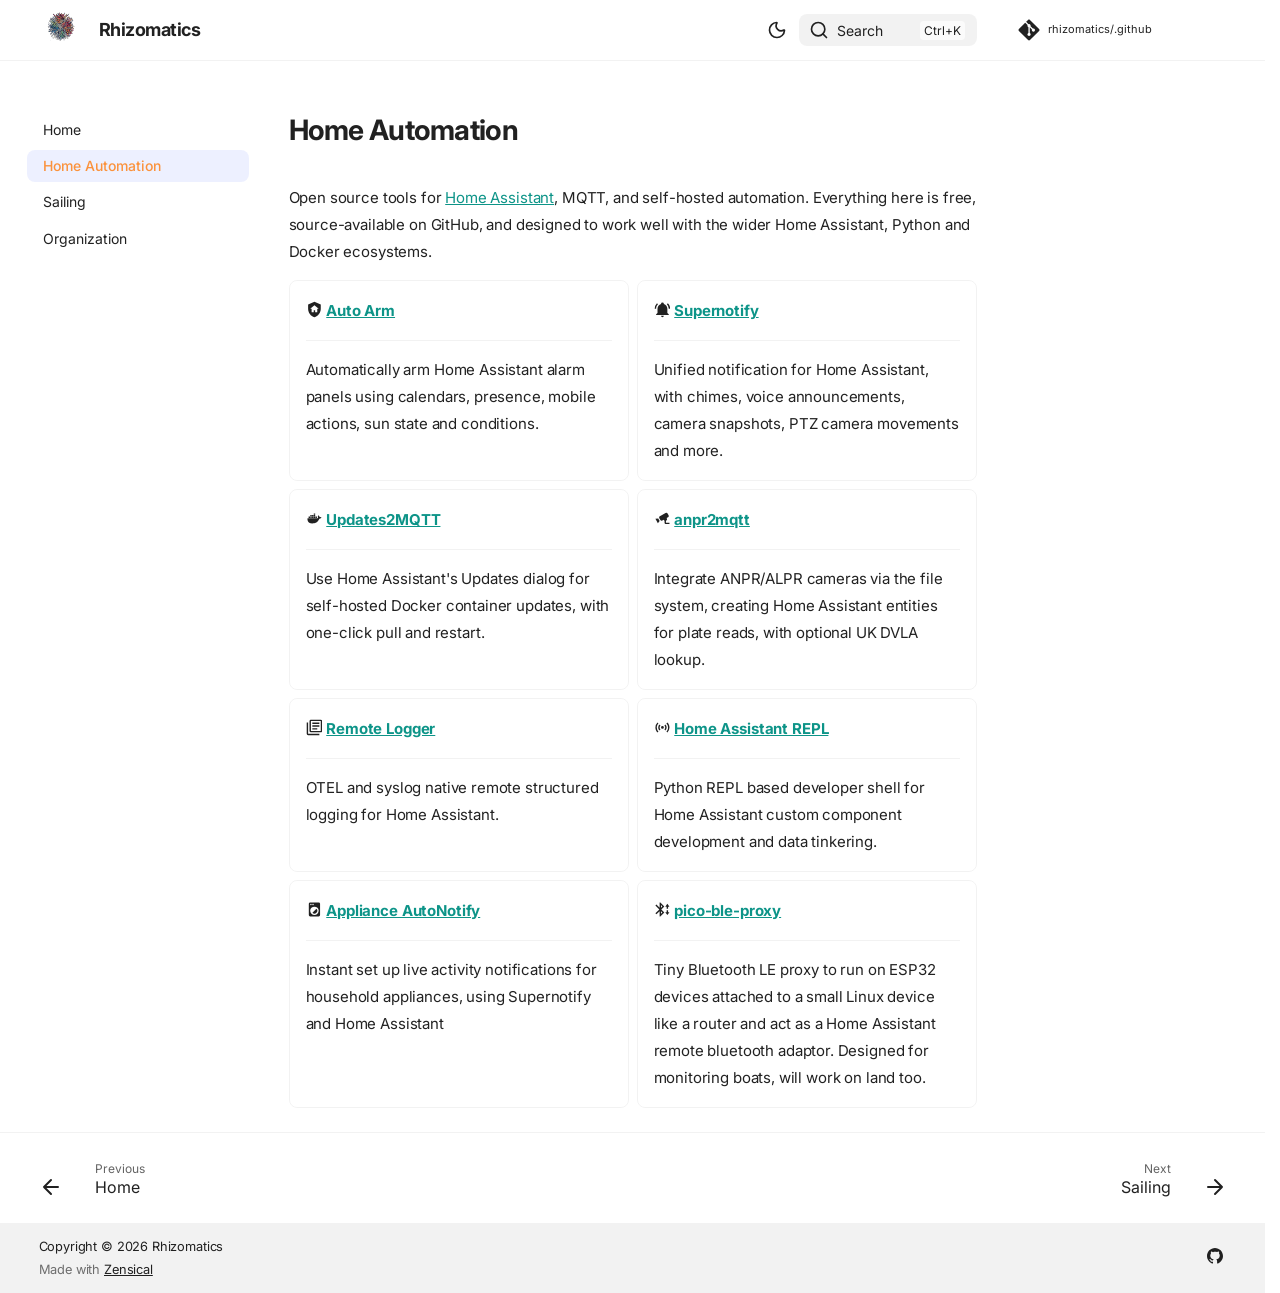
==== home-automation/index.html @ 5a89c539 "deploy: 8785fe9dc3e5c27cd513741efdeb76127c0eba5c" ====
<!doctype html>
<html lang="en" class="no-js">
  <head>
    
      <meta charset="utf-8">
      <meta name="viewport" content="width=device-width,initial-scale=1">
      
        <meta name="description" content="Open source software for Home Assistant, MQTT and Docker self-hosting.">
      
      
        <meta name="author" content="Rhizomatics">
      
      
        <link rel="canonical" href="https://www.rhizomatics.org.uk/home-automation/">
      
      
        <link rel="describedby" href="../llms.txt">
        
          <link rel="alternate" type="text/markdown" href="./index.md">
        
      
      
        <link rel="prev" href="./..">
      
      
        <link rel="next" href="../sailing/">
      
      
        
      
      
      <link rel="icon" href="../assets/images/rhizomatics-dark-icon.png">
      <meta name="generator" content="zensical-0.0.74">
    
    
      
        <title>Home Automation - Rhizomatics</title>
      
    
    
      
        
      
      <link rel="stylesheet" href="../assets/stylesheets/modern/main.4ab2de0c.min.css">
      
        
          
        
        <link rel="stylesheet" href="../assets/stylesheets/modern/palette.b60ce83d.min.css">
      
      


    
    
      
    
    
      
        
        
        <link rel="preconnect" href="https://fonts.gstatic.com" crossorigin>
        <link rel="stylesheet" href="https://fonts.googleapis.com/css?family=Inter:300,300i,400,400i,500,500i,700,700i%7CJetBrains+Mono:400,400i,700,700i&amp;display=fallback">
        <style>:root{--md-text-font:"Inter";--md-code-font:"JetBrains Mono"}</style>
      
    
    
      <link rel="stylesheet" href="../stylesheets/extra.css">
    
    <script>__md_scope=new URL("..",location),__md_scope.pathname.endsWith("/")||(__md_scope=new URL(__md_scope.pathname+"/",location)),__md_hash=e=>[...e].reduce(((e,t)=>(e<<5)-e+t.charCodeAt(0)),0),__md_get=(e,t=localStorage,_=__md_scope)=>JSON.parse(t.getItem(_.pathname+"."+e)),__md_set=(e,t,_=localStorage,a=__md_scope)=>{try{_.setItem(a.pathname+"."+e,JSON.stringify(t))}catch(e){}},document.documentElement.setAttribute("data-platform",navigator.platform)</script>
    
      

    
    
  
  
  

  <meta property="og:type" content="website">
  <meta property="og:title" content="Home Automation">
  <meta property="og:description" content="Open source software for Home Assistant, MQTT and Docker self-hosting.">
  <meta property="og:image" content="https://www.rhizomatics.org.uk/assets/images/icon-master-1280x1280.png">
  <meta property="og:url" content="https://www.rhizomatics.org.uk/home-automation/">
  <meta property="og:site_name" content="Rhizomatics">

  <meta name="twitter:card" content="summary">
  <meta name="twitter:title" content="Home Automation">
  <meta name="twitter:description" content="Open source software for Home Assistant, MQTT and Docker self-hosting.">
  <meta name="twitter:image" content="https://www.rhizomatics.org.uk/assets/images/icon-master-1280x1280.png">

  

  </head>
  
  
    
    
      
    
    
    
    
    <body dir="ltr" data-md-color-scheme="default" data-md-color-primary="custom" data-md-color-accent="custom">
  
    
    <input class="md-toggle" data-md-toggle="drawer" type="checkbox" id="__drawer" autocomplete="off">
    <input class="md-toggle" data-md-toggle="search" type="checkbox" id="__search" autocomplete="off">
    <label class="md-overlay" for="__drawer" aria-hidden="true"></label>
    <div data-md-component="skip">
      <a href="#__skip" class="md-skip">
        Skip to content
      </a>
    </div>
    <div data-md-component="announce">
      
    </div>
    
    
      

  

<header class="md-header md-header--shadow" data-md-component="header">
  <nav class="md-header__inner md-grid" aria-label="Header">
    <a href="./.." title="Rhizomatics" class="md-header__button md-logo" aria-label="Rhizomatics" data-md-component="logo">
      
  <img src="../assets/images/rhizomatics-logo.png" alt="Rhizomatics">

    </a>
    <label class="md-header__button md-icon" for="__drawer">
      
      <svg xmlns="http://www.w3.org/2000/svg" fill="none" stroke="currentColor" stroke-linecap="round" stroke-linejoin="round" stroke-width="2" class="lucide lucide-menu" viewBox="0 0 24 24"><path d="M4 5h16M4 12h16M4 19h16"/></svg>
      <span class="md-visually-hidden">Navigation</span>
    </label>
    <div class="md-header__title" data-md-component="header-title">
      <div class="md-header__ellipsis">
        <div class="md-header__topic">
          <span class="md-ellipsis">
            Rhizomatics
          </span>
        </div>
        <div class="md-header__topic" data-md-component="header-topic">
          <span class="md-ellipsis">
            
              Home Automation
            
          </span>
        </div>
      </div>
    </div>
    
      
        <form class="md-header__option" data-md-component="palette">
  
    
    
    
    <input class="md-option" data-md-color-media="none" data-md-color-scheme="default" data-md-color-primary="custom" data-md-color-accent="custom"  aria-label="Switch to dark mode"  type="radio" name="__palette" id="__palette_0">
    
      <label class="md-header__button md-icon" title="Switch to dark mode" for="__palette_1" hidden>
        <svg xmlns="http://www.w3.org/2000/svg" fill="none" stroke="currentColor" stroke-linecap="round" stroke-linejoin="round" stroke-width="2" class="lucide lucide-moon" viewBox="0 0 24 24"><path d="M20.985 12.486a9 9 0 1 1-9.473-9.472c.405-.022.617.46.402.803a6 6 0 0 0 8.268 8.268c.344-.215.825-.004.803.401"/></svg>
      </label>
    
  
    
    
    
    <input class="md-option" data-md-color-media="none" data-md-color-scheme="slate" data-md-color-primary="custom" data-md-color-accent="custom"  aria-label="Switch to light mode"  type="radio" name="__palette" id="__palette_1">
    
      <label class="md-header__button md-icon" title="Switch to light mode" for="__palette_0" hidden>
        <svg xmlns="http://www.w3.org/2000/svg" fill="none" stroke="currentColor" stroke-linecap="round" stroke-linejoin="round" stroke-width="2" class="lucide lucide-sun" viewBox="0 0 24 24"><circle cx="12" cy="12" r="4"/><path d="M12 2v2M12 20v2M4.93 4.93l1.41 1.41M17.66 17.66l1.41 1.41M2 12h2M20 12h2M6.34 17.66l-1.41 1.41M19.07 4.93l-1.41 1.41"/></svg>
      </label>
    
  
</form>
      
    
    
      <script>var palette=__md_get("__palette");if(palette&&palette.color){if("(prefers-color-scheme)"===palette.color.media){var media=matchMedia("(prefers-color-scheme: light)"),input=document.querySelector(media.matches?"[data-md-color-media='(prefers-color-scheme: light)']":"[data-md-color-media='(prefers-color-scheme: dark)']");palette.color.media=input.getAttribute("data-md-color-media"),palette.color.scheme=input.getAttribute("data-md-color-scheme"),palette.color.primary=input.getAttribute("data-md-color-primary"),palette.color.accent=input.getAttribute("data-md-color-accent")}for(var[key,value]of Object.entries(palette.color))document.body.setAttribute("data-md-color-"+key,value)}</script>
    
    
    
      
      
        <label class="md-header__button md-icon" for="__search">
          
          <svg xmlns="http://www.w3.org/2000/svg" fill="none" stroke="currentColor" stroke-linecap="round" stroke-linejoin="round" stroke-width="2" class="lucide lucide-search" viewBox="0 0 24 24"><path d="m21 21-4.34-4.34"/><circle cx="11" cy="11" r="8"/></svg>
          <span class="md-visually-hidden">Search</span>
        </label>
        <div class="md-search" data-md-component="search" role="dialog" aria-label="Search">
  <button type="button" class="md-search__button">
    Search
  </button>
</div>
      
    
    <div class="md-header__source">
      
        <a href="https://github.com/rhizomatics" title="Go to repository" class="md-source" data-md-component="source">
  <div class="md-source__icon md-icon">
    
    <svg xmlns="http://www.w3.org/2000/svg" viewBox="0 0 448 512"><!--! Font Awesome Free 7.3.1 by @fontawesome - https://fontawesome.com License - https://fontawesome.com/license/free (Icons: CC BY 4.0, Fonts: SIL OFL 1.1, Code: MIT License) Copyright 2026 Fonticons, Inc.--><path fill="currentColor" d="M439.6 236.1 244 40.5c-5.4-5.5-12.8-8.5-20.4-8.5s-15 3-20.4 8.4L162.5 81l51.5 51.5c27.1-9.1 52.7 16.8 43.4 43.7l49.7 49.7c34.2-11.8 61.2 31 35.5 56.7-26.5 26.5-70.2-2.9-56-37.3L240.3 199v121.9c25.3 12.5 22.3 41.8 9.1 55-6.4 6.4-15.2 10.1-24.3 10.1s-17.8-3.6-24.3-10.1c-17.6-17.6-11.1-46.9 11.2-56v-123c-20.8-8.5-24.6-30.7-18.6-45L142.6 101 8.5 235.1C3 240.6 0 247.9 0 255.5s3 15 8.5 20.4l195.6 195.7c5.4 5.4 12.7 8.4 20.4 8.4s15-3 20.4-8.4l194.7-194.7c5.4-5.4 8.4-12.8 8.4-20.4s-3-15-8.4-20.4"/></svg>
  </div>
  <div class="md-source__repository">
    rhizomatics/.github
  </div>
</a>
      
    </div>
  </nav>
  
</header>
    
    <div class="md-container" data-md-component="container">
      
      
        
          
        
      
      <main class="md-main" data-md-component="main">
        <div class="md-main__inner md-grid">
          
            
              
              <div class="md-sidebar md-sidebar--primary" data-md-component="sidebar" data-md-type="navigation" >
                <div class="md-sidebar__scrollwrap">
                  <div class="md-sidebar__inner">
                    



<nav class="md-nav md-nav--primary" aria-label="Navigation" data-md-level="0">
  <label class="md-nav__title" for="__drawer">
    <a href="./.." title="Rhizomatics" class="md-nav__button md-logo" aria-label="Rhizomatics" data-md-component="logo">
      
  <img src="../assets/images/rhizomatics-logo.png" alt="Rhizomatics">

    </a>
    Rhizomatics
  </label>
  
    <div class="md-nav__source">
      <a href="https://github.com/rhizomatics" title="Go to repository" class="md-source" data-md-component="source">
  <div class="md-source__icon md-icon">
    
    <svg xmlns="http://www.w3.org/2000/svg" viewBox="0 0 448 512"><!--! Font Awesome Free 7.3.1 by @fontawesome - https://fontawesome.com License - https://fontawesome.com/license/free (Icons: CC BY 4.0, Fonts: SIL OFL 1.1, Code: MIT License) Copyright 2026 Fonticons, Inc.--><path fill="currentColor" d="M439.6 236.1 244 40.5c-5.4-5.5-12.8-8.5-20.4-8.5s-15 3-20.4 8.4L162.5 81l51.5 51.5c27.1-9.1 52.7 16.8 43.4 43.7l49.7 49.7c34.2-11.8 61.2 31 35.5 56.7-26.5 26.5-70.2-2.9-56-37.3L240.3 199v121.9c25.3 12.5 22.3 41.8 9.1 55-6.4 6.4-15.2 10.1-24.3 10.1s-17.8-3.6-24.3-10.1c-17.6-17.6-11.1-46.9 11.2-56v-123c-20.8-8.5-24.6-30.7-18.6-45L142.6 101 8.5 235.1C3 240.6 0 247.9 0 255.5s3 15 8.5 20.4l195.6 195.7c5.4 5.4 12.7 8.4 20.4 8.4s15-3 20.4-8.4l194.7-194.7c5.4-5.4 8.4-12.8 8.4-20.4s-3-15-8.4-20.4"/></svg>
  </div>
  <div class="md-source__repository">
    rhizomatics/.github
  </div>
</a>
    </div>
  
  <ul class="md-nav__list" data-md-scrollfix>
    
      
      
  
  
  
  
    <li class="md-nav__item">
      <a href="./.." class="md-nav__link">
        
  
  
  <span class="md-ellipsis">
    
  
  Home

    
  </span>
  
  

      </a>
    </li>
  

    
      
      
  
  
    
  
  
  
    <li class="md-nav__item md-nav__item--active">
      
      
      
      
        
      
      
      <a href="././" class="md-nav__link md-nav__link--active">
        
  
  
  <span class="md-ellipsis">
    
  
  Home Automation

    
  </span>
  
  

      </a>
      
    </li>
  

    
      
      
  
  
  
  
    <li class="md-nav__item">
      <a href="../sailing/" class="md-nav__link">
        
  
  
  <span class="md-ellipsis">
    
  
  Sailing

    
  </span>
  
  

      </a>
    </li>
  

    
      
      
  
  
  
  
    <li class="md-nav__item">
      <a href="../organization/" class="md-nav__link">
        
  
  
  <span class="md-ellipsis">
    
  
  Organization

    
  </span>
  
  

      </a>
    </li>
  

    
  </ul>
</nav>
                  </div>
                </div>
              </div>
            
            
              
              <div class="md-sidebar md-sidebar--secondary" data-md-component="sidebar" data-md-type="toc" >
                <div class="md-sidebar__scrollwrap">
                  
                    
                    
                    
                      
                    
                    
                  
                  <div class="md-sidebar__inner">
                    


<nav class="md-nav md-nav--secondary" aria-label="On this page">
  
  
  
    
  
  
</nav>
                  </div>
                </div>
              </div>
            
          
          
            <div class="md-content" data-md-component="content">
              
              <article class="md-content__inner md-typeset">
                <a id="__skip" tabindex="-1"></a>
                
                  

  
  


<h1 id="home-automation">Home Automation<a class="headerlink" href="#home-automation" title="Permanent link">&para;</a></h1>
<p>Open source tools for <a href="https://www.home-assistant.io/">Home Assistant</a>, MQTT, and self-hosted
automation. Everything here is free, source-available on GitHub, and designed to work well with
the wider Home Assistant, Python and Docker ecosystems.</p>
<div class="grid cards">
<ul>
<li>
<p><span class="twemoji"><svg xmlns="http://www.w3.org/2000/svg" viewBox="0 0 24 24"><path d="M11 13h2v3h3v-5h2l-6-5-6 5h2v5h3zm1-12 9 4v6c0 5.55-3.84 10.74-9 12-5.16-1.26-9-6.45-9-12V5z"/></svg></span> <strong><a href="https://autoarm.rhizomatics.org.uk">Auto Arm</a></strong></p>
<hr />
<p>Automatically arm Home Assistant alarm panels using calendars, presence, mobile actions, sun
state and conditions.</p>
</li>
<li>
<p><span class="twemoji"><svg xmlns="http://www.w3.org/2000/svg" viewBox="0 0 24 24"><path d="M21 19v1H3v-1l2-2v-6c0-3.1 2.03-5.83 5-6.71V4a2 2 0 0 1 2-2 2 2 0 0 1 2 2v.29c2.97.88 5 3.61 5 6.71v6zm-7 2a2 2 0 0 1-2 2 2 2 0 0 1-2-2m9.75-17.81-1.42 1.42A8.98 8.98 0 0 1 21 11h2c0-2.93-1.16-5.75-3.25-7.81M1 11h2c0-2.4.96-4.7 2.67-6.39L4.25 3.19A10.96 10.96 0 0 0 1 11"/></svg></span> <strong><a href="https://supernotify.rhizomatics.org.uk">Supernotify</a></strong></p>
<hr />
<p>Unified notification for Home Assistant, with chimes, voice announcements, camera snapshots,
PTZ camera movements and more.</p>
</li>
<li>
<p><span class="twemoji"><svg xmlns="http://www.w3.org/2000/svg" viewBox="0 0 24 24"><path d="M21.81 10.25c-.06-.04-.56-.43-1.64-.43-.28 0-.56.03-.84.08-.21-1.4-1.38-2.11-1.43-2.14l-.29-.17-.18.27c-.24.36-.43.77-.51 1.19-.2.8-.08 1.56.33 2.21-.49.28-1.29.35-1.46.35H2.62c-.34 0-.62.28-.62.63 0 1.15.18 2.3.58 3.38.45 1.19 1.13 2.07 2 2.61.98.6 2.59.94 4.42.94.79 0 1.61-.07 2.42-.22 1.12-.2 2.2-.59 3.19-1.16A8.3 8.3 0 0 0 16.78 16c1.05-1.17 1.67-2.5 2.12-3.65h.19c1.14 0 1.85-.46 2.24-.85.26-.24.45-.53.59-.87l.08-.24zm-17.96.99h1.76c.08 0 .16-.07.16-.16V9.5c0-.08-.07-.16-.16-.16H3.85c-.09 0-.16.07-.16.16v1.58c.01.09.07.16.16.16m2.43 0h1.76c.08 0 .16-.07.16-.16V9.5c0-.08-.07-.16-.16-.16H6.28c-.09 0-.16.07-.16.16v1.58c.01.09.07.16.16.16m2.47 0h1.75c.1 0 .17-.07.17-.16V9.5c0-.08-.06-.16-.17-.16H8.75c-.08 0-.15.07-.15.16v1.58c0 .09.06.16.15.16m2.44 0h1.77c.08 0 .15-.07.15-.16V9.5c0-.08-.06-.16-.15-.16h-1.77c-.08 0-.15.07-.15.16v1.58c0 .09.07.16.15.16M6.28 9h1.76c.08 0 .16-.09.16-.18V7.25c0-.09-.07-.16-.16-.16H6.28c-.09 0-.16.06-.16.16v1.57c.01.09.07.18.16.18m2.47 0h1.75c.1 0 .17-.09.17-.18V7.25c0-.09-.06-.16-.17-.16H8.75c-.08 0-.15.06-.15.16v1.57c0 .09.06.18.15.18m2.44 0h1.77c.08 0 .15-.09.15-.18V7.25c0-.09-.07-.16-.15-.16h-1.77c-.08 0-.15.06-.15.16v1.57c0 .09.07.18.15.18m0-2.28h1.77c.08 0 .15-.07.15-.16V5c0-.1-.07-.17-.15-.17h-1.77c-.08 0-.15.06-.15.17v1.56c0 .08.07.16.15.16m2.46 4.52h1.76c.09 0 .16-.07.16-.16V9.5c0-.08-.07-.16-.16-.16h-1.76c-.08 0-.15.07-.15.16v1.58c0 .09.07.16.15.16"/></svg></span> <strong><a href="https://updates2mqtt.rhizomatics.org.uk">Updates2MQTT</a></strong></p>
<hr />
<p>Use Home Assistant's Updates dialog for self-hosted Docker container updates, with one-click
pull and restart.</p>
</li>
<li>
<p><span class="twemoji"><svg xmlns="http://www.w3.org/2000/svg" viewBox="0 0 24 24"><path d="m6.03 12.03 2 3.47-2.53 3.18L2 12.62zM17 18v-2.71c.88-.39 1.5-1.26 1.5-2.29 0-.57-.2-1.1-.53-1.5l1.97-1.15c1.01-.59 1.36-1.88.77-2.89l-1.38-2.4a2.125 2.125 0 0 0-2.89-.78L8.31 9c-.95.53-1.28 1.75-.73 2.71l1.5 2.6c.55.95 1.78 1.28 2.73.73l1.88-1.08c.25.59.72 1.07 1.31 1.33V18c0 1.1.9 2 2 2h5v-2z"/></svg></span> <strong><a href="https://anpr2mqtt.rhizomatics.org.uk">anpr2mqtt</a></strong></p>
<hr />
<p>Integrate ANPR/ALPR cameras via the file system, creating Home Assistant entities for plate
reads, with optional UK DVLA lookup.</p>
</li>
<li>
<p><span class="twemoji"><svg xmlns="http://www.w3.org/2000/svg" viewBox="0 0 24 24"><path d="M16 15H9v-2h7zm3-4H9V9h10zm0-4H9V5h10zM3 5v16h16v2H3a2 2 0 0 1-2-2V5zm18-4a2 2 0 0 1 2 2v14c0 1.11-.89 2-2 2H7a2 2 0 0 1-2-2V3c0-1.11.89-2 2-2zM7 3v14h14V3z"/></svg></span> <strong><a href="http://remote-logger.rhizomatics.org.uk">Remote Logger</a></strong></p>
<hr />
<p>OTEL and syslog native remote structured logging for Home Assistant.</p>
</li>
<li>
<p><span class="twemoji"><svg xmlns="http://www.w3.org/2000/svg" viewBox="0 0 24 24"><path d="M4.93 4.93A9.97 9.97 0 0 0 2 12c0 2.76 1.12 5.26 2.93 7.07l1.41-1.41A7.94 7.94 0 0 1 4 12c0-2.21.89-4.22 2.34-5.66zm14.14 0-1.41 1.41A7.96 7.96 0 0 1 20 12c0 2.22-.89 4.22-2.34 5.66l1.41 1.41A9.97 9.97 0 0 0 22 12c0-2.76-1.12-5.26-2.93-7.07M7.76 7.76A5.98 5.98 0 0 0 6 12c0 1.65.67 3.15 1.76 4.24l1.41-1.41A4 4 0 0 1 8 12c0-1.11.45-2.11 1.17-2.83zm8.48 0-1.41 1.41A4 4 0 0 1 16 12c0 1.11-.45 2.11-1.17 2.83l1.41 1.41A5.98 5.98 0 0 0 18 12c0-1.65-.67-3.15-1.76-4.24M12 10a2 2 0 0 0-2 2 2 2 0 0 0 2 2 2 2 0 0 0 2-2 2 2 0 0 0-2-2"/></svg></span> <strong><a href="https://homeassistant-repl.rhizomatics.org.uk">Home Assistant REPL</a></strong></p>
<hr />
<p>Python REPL based developer shell for Home Assistant custom component development and data tinkering.</p>
</li>
<li>
<p><span class="twemoji"><svg xmlns="http://www.w3.org/2000/svg" viewBox="0 0 24 24"><path d="M14.83 11.17a4.01 4.01 0 0 1 0 5.66 4.01 4.01 0 0 1-5.66 0zM6 2h12a2 2 0 0 1 2 2v16a2 2 0 0 1-2 2H6a2 2 0 0 1-2-2V4a2 2 0 0 1 2-2m1 2a1 1 0 0 0-1 1 1 1 0 0 0 1 1 1 1 0 0 0 1-1 1 1 0 0 0-1-1m3 0a1 1 0 0 0-1 1 1 1 0 0 0 1 1 1 1 0 0 0 1-1 1 1 0 0 0-1-1m2 4a6 6 0 0 0-6 6 6 6 0 0 0 6 6 6 6 0 0 0 6-6 6 6 0 0 0-6-6"/></svg></span> <strong><a href="https://appliance-autonotify.rhizomatics.org.uk">Appliance AutoNotify</a></strong></p>
<hr />
<p>Instant set up live activity notifications for household appliances, using Supernotify and Home Assistant</p>
</li>
<li>
<p><span class="twemoji"><svg xmlns="http://www.w3.org/2000/svg" viewBox="0 0 24 24"><path d="M14.71 7.71 10.41 12l4.3 4.29L9 22H8v-7.59L3.41 19 2 17.59 7.59 12 2 6.41 3.41 5 8 9.59V2h1zM10 5.83v3.76l1.88-1.88zm1.88 10.46L10 14.41v3.76zM22 8h-2v3h-2V8h-2l3-4zm0 8-3 4-3-4h2v-3h2v3z"/></svg></span> <strong><a href="https://github.com/rhizomatics/pico-ble-proxy">pico-ble-proxy</a></strong></p>
<hr />
<p>Tiny Bluetooth LE proxy to run on ESP32 devices attached to a small Linux device like a router and act as
a Home Assistant remote bluetooth adaptor. Designed for monitoring boats, will work on land too. </p>
</li>
</ul>
</div>









  
  






                
              </article>
            </div>
          
          
<script>var target=document.getElementById(location.hash.slice(1));target&&target.name&&(target.checked=target.name.startsWith("__tabbed_"))</script>
        </div>
        
          <button type="button" class="md-top md-icon" data-md-component="top" hidden>
  
  <svg xmlns="http://www.w3.org/2000/svg" fill="none" stroke="currentColor" stroke-linecap="round" stroke-linejoin="round" stroke-width="2" class="lucide lucide-circle-arrow-up" viewBox="0 0 24 24"><circle cx="12" cy="12" r="10"/><path d="m16 12-4-4-4 4M12 16V8"/></svg>
  Back to top
</button>
        
      </main>
      
        <footer class="md-footer">
  
    
      
      <nav class="md-footer__inner md-grid" aria-label="Footer" >
        
          
          <a href="./.." class="md-footer__link md-footer__link--prev" aria-label="Previous: Home">
            <div class="md-footer__button md-icon">
              
              <svg xmlns="http://www.w3.org/2000/svg" fill="none" stroke="currentColor" stroke-linecap="round" stroke-linejoin="round" stroke-width="2" class="lucide lucide-arrow-left" viewBox="0 0 24 24"><path d="m12 19-7-7 7-7M19 12H5"/></svg>
            </div>
            <div class="md-footer__title">
              <span class="md-footer__direction">
                Previous
              </span>
              <div class="md-ellipsis">
                Home
              </div>
            </div>
          </a>
        
        
          
          <a href="../sailing/" class="md-footer__link md-footer__link--next" aria-label="Next: Sailing">
            <div class="md-footer__title">
              <span class="md-footer__direction">
                Next
              </span>
              <div class="md-ellipsis">
                Sailing
              </div>
            </div>
            <div class="md-footer__button md-icon">
              
              <svg xmlns="http://www.w3.org/2000/svg" fill="none" stroke="currentColor" stroke-linecap="round" stroke-linejoin="round" stroke-width="2" class="lucide lucide-arrow-right" viewBox="0 0 24 24"><path d="M5 12h14M12 5l7 7-7 7"/></svg>
            </div>
          </a>
        
      </nav>
    
  
  <div class="md-footer-meta md-typeset">
    <div class="md-footer-meta__inner md-grid">
      <div class="md-copyright">
  
    <div class="md-copyright__highlight">
      Copyright &copy; 2026 Rhizomatics
    </div>
  
  
    Made with
    <a href="https://zensical.org/" target="_blank" rel="noopener">
      Zensical
    </a>
  
</div>
      
        
<div class="md-social">
  
    
    
    
    
      
      
    
    <a href="https://github.com/rhizomatics" target="_blank" rel="noopener" title="github.com" class="md-social__link">
      <svg xmlns="http://www.w3.org/2000/svg" viewBox="0 0 512 512"><!--! Font Awesome Free 7.3.1 by @fontawesome - https://fontawesome.com License - https://fontawesome.com/license/free (Icons: CC BY 4.0, Fonts: SIL OFL 1.1, Code: MIT License) Copyright 2026 Fonticons, Inc.--><path fill="currentColor" d="M216.5 362.5c-66-8-112.5-55.5-112.5-117 0-25 9-52 24-70-6.5-16.5-5.5-51.5 2-66 20-2.5 47 8 63 22.5 19-6 39-9 63.5-9s44.5 3 62.5 8.5c15.5-14 43-24.5 63-22 7 13.5 8 48.5 1.5 65.5 16 19 24.5 44.5 24.5 70.5 0 61.5-46.5 108-113.5 116.5 17 11 28.5 35 28.5 62.5v52c0 15 12.5 23.5 27.5 17.5C441 459.5 512 369 512 257 512 115.5 397 0 255.5 0S0 115.5 0 257c0 111 70.5 203 165.5 237.5 13.5 5 26.5-4 26.5-17.5v-40c-7 3-16 5-24 5-33 0-52.5-18-66.5-51.5-5.5-13.5-11.5-21.5-23-23-6-.5-8-3-8-6 0-6 10-10.5 20-10.5 14.5 0 27 9 40 27.5 10 14.5 20.5 21 33 21s20.5-4.5 32-16c8.5-8.5 15-16 21-21"/></svg>
    </a>
  
</div>
      
    </div>
  </div>
</footer>
      
    </div>
    <div class="md-dialog" data-md-component="dialog" role="status" aria-atomic="true">
      <div class="md-dialog__inner md-typeset"></div>
    </div>
    
    
    
      
      
      
      
        
        
      <script id="__config" type="application/json">{"annotate":null,"base":"..","features":["navigation.instant","navigation.instant.prefetch","navigation.tracking","navigation.top","navigation.footer","content.code.copy","search.highlight"],"redirect":null,"search":"../assets/javascripts/workers/search.719e0d91.min.js","tags":null,"translations":{"clipboard.copied":"Copied to clipboard","clipboard.copy":"Copy to clipboard","clipboard.error":"Could not copy to clipboard","search.result.more.one":"1 more on this page","search.result.more.other":"# more on this page","search.result.none":"No matching documents","search.result.one":"1 matching document","search.result.other":"# matching documents","search.result.placeholder":"Type to start searching","search.result.term.missing":"Missing","select.version":"Select version"},"version":null}</script>
    
    
      <script src="../assets/javascripts/bundle.d31f0ffa.min.js"></script>
      
    
  </body>
</html>
---- assets/stylesheets/modern/main.4ab2de0c.min.css ----
@charset "UTF-8";html{box-sizing:border-box;-webkit-text-size-adjust:none;-moz-text-size-adjust:none;text-size-adjust:none}*,:after,:before{box-sizing:inherit}@media(prefers-reduced-motion){*,:after,:before{transition:none!important}}body{margin:0;-webkit-font-smoothing:antialiased;-moz-osx-font-smoothing:grayscale;--md-text-font-family:var(--md-text-font, _),
    -apple-system, BlinkMacSystemFont, Helvetica, Arial, sans-serif;--md-code-font-family:var(--md-code-font, _),
    SFMono-Regular, Consolas, Menlo, monospace}.md-typeset code:not(.focus-visible),a,button,input,label{-webkit-tap-highlight-color:transparent}a{color:inherit;text-decoration:none}hr{box-sizing:initial;display:block;height:.05rem;padding:0;overflow:visible;border:0}small{font-size:80%}sub,sup{line-height:1em}img{border-style:none}table{border-spacing:0;border-collapse:initial}td,th{font-weight:400;vertical-align:top}button{padding:0;margin:0;font-family:inherit;font-size:inherit;background:#0000;border:0}input{border:0;outline:none}:root{--md-primary-fg-color:#4051b5;--md-primary-fg-color--light:#5d6cc0;--md-primary-fg-color--dark:#303fa1;--md-primary-bg-color:#fff;--md-primary-bg-color--light:#ffffffb3;--md-accent-fg-color:#526cfe;--md-accent-fg-color--transparent:#526cfe1a;--md-accent-bg-color:#fff;--md-accent-bg-color--light:#ffffffb3;--md-typeset-table-sort-icon:url("data:image/svg+xml;charset=utf-8,<svg xmlns='http://www.w3.org/2000/svg' fill='none' stroke='currentColor' stroke-linecap='round' stroke-linejoin='round' stroke-width='2' class='lucide lucide-arrow-down-up' viewBox='0 0 24 24'><path d='m3 16 4 4 4-4M7 20V4M21 8l-4-4-4 4M17 4v16'/></svg>");--md-typeset-table-sort-icon--asc:url("data:image/svg+xml;charset=utf-8,<svg xmlns='http://www.w3.org/2000/svg' fill='none' stroke='currentColor' stroke-linecap='round' stroke-linejoin='round' stroke-width='2' class='lucide lucide-arrow-down-narrow-wide' viewBox='0 0 24 24'><path d='m3 16 4 4 4-4M7 20V4M11 4h4M11 8h7M11 12h10'/></svg>");--md-typeset-table-sort-icon--desc:url("data:image/svg+xml;charset=utf-8,<svg xmlns='http://www.w3.org/2000/svg' fill='none' stroke='currentColor' stroke-linecap='round' stroke-linejoin='round' stroke-width='2' class='lucide lucide-arrow-up-narrow-wide' viewBox='0 0 24 24'><path d='m3 8 4-4 4 4M7 4v16M11 12h4M11 16h7M11 20h10'/></svg>");--md-typeset-preview-icon:url("data:image/svg+xml;charset=utf-8,<svg xmlns='http://www.w3.org/2000/svg' fill='none' stroke='currentColor' stroke-linecap='round' stroke-linejoin='round' stroke-width='2' class='lucide lucide-mouse-pointer-2' viewBox='0 0 24 24'><path d='M4.037 4.688a.495.495 0 0 1 .651-.651l16 6.5a.5.5 0 0 1-.063.947l-6.124 1.58a2 2 0 0 0-1.438 1.435l-1.579 6.126a.5.5 0 0 1-.947.063z'/></svg>")}[data-md-color-scheme=default]{color-scheme:light}[data-md-color-scheme=default] img[src$="#gh-dark-mode-only"],[data-md-color-scheme=default] img[src$="#only-dark"]{display:none}:root,[data-md-color-scheme=default]{--md-hue:225deg;--md-default-fg-color:#000000de;--md-default-fg-color--light:#0000008c;--md-default-fg-color--lighter:#00000052;--md-default-fg-color--lightest:#0000000d;--md-default-bg-color:#fff;--md-default-bg-color--light:#ffffffb3;--md-default-bg-color--lighter:#ffffff4d;--md-default-bg-color--lightest:#ffffff1f;--md-code-fg-color:#36464e;--md-code-bg-color:#f5f5f5;--md-code-bg-color--light:#f5f5f5b3;--md-code-bg-color--lighter:#f5f5f54d;--md-code-hl-color:#4287ff;--md-code-hl-color--light:#4287ff1a;--md-code-hl-number-color:#d52a2a;--md-code-hl-special-color:#db1457;--md-code-hl-function-color:#a846b9;--md-code-hl-constant-color:#6e59d9;--md-code-hl-keyword-color:#3f6ec6;--md-code-hl-string-color:#1c7d4d;--md-code-hl-name-color:var(--md-code-fg-color);--md-code-hl-operator-color:var(--md-default-fg-color--light);--md-code-hl-punctuation-color:var(--md-default-fg-color--light);--md-code-hl-comment-color:var(--md-default-fg-color--light);--md-code-hl-generic-color:var(--md-default-fg-color--light);--md-code-hl-variable-color:var(--md-default-fg-color--light);--md-typeset-color:var(--md-default-fg-color);--md-typeset-a-color:var(--md-primary-fg-color);--md-typeset-del-color:#f5503d26;--md-typeset-ins-color:#0bd57026;--md-typeset-kbd-color:#fafafa;--md-typeset-kbd-accent-color:#fff;--md-typeset-kbd-border-color:#b8b8b8;--md-typeset-mark-color:#ffff0080;--md-typeset-table-color:#0000001f;--md-typeset-table-color--light:#00000009;--md-admonition-fg-color:var(--md-default-fg-color);--md-admonition-bg-color:var(--md-default-bg-color);--md-warning-fg-color:#000000de;--md-warning-bg-color:#ff9;--md-shadow-z1:0 0.2rem 0.5rem #0000000d,
    0 0 0.05rem #0000001a;--md-shadow-z2:0 0.2rem 0.5rem #0000001a,
    0 0 0.05rem #00000040;--md-shadow-z3:0 0.2rem 0.5rem #0003,
    0 0 0.05rem #00000059;--color-foreground:0 0 0;--color-background:255 255 255;--color-background-subtle:240 240 240;--color-backdrop:255 255 255}.md-icon svg{display:block;width:1.2rem;height:1.2rem;fill:currentcolor}.md-icon svg.lucide{fill:#0000;stroke:currentcolor}aside,body,input{font-family:var(--md-text-font-family);font-feature-settings:"kern","liga";color:var(--md-typeset-color)}code,kbd,pre{font-family:var(--md-code-font-family);font-feature-settings:"kern"}.md-typeset{font-size:.75rem;line-height:1.8;letter-spacing:-.01em;overflow-wrap:break-word;-webkit-print-color-adjust:exact;color-adjust:exact}@media print{.md-typeset{font-size:.68rem}.md-typeset code,.md-typeset kbd,.md-typeset pre{white-space:pre-wrap}}.md-typeset blockquote,.md-typeset dl,.md-typeset figure,.md-typeset ol,.md-typeset pre,.md-typeset ul{margin-top:1em;margin-bottom:1em}.md-typeset h1{margin:0 0 1.25em;font-size:1.875em;line-height:1.3;color:var(--md-default-fg-color)}.md-typeset h1,.md-typeset h2{font-weight:700;letter-spacing:-.025em}.md-typeset h2{margin:1.6em 0 .64em;font-size:1.5em;line-height:1.4}.md-typeset h3{margin:1.6em 0 .8em;font-size:1.25em;font-weight:700;line-height:1.5;letter-spacing:-.01em}.md-typeset h2+h3{margin-top:.8em}.md-typeset h4{margin:1em 0;font-weight:700;letter-spacing:-.01em}.md-typeset h5,.md-typeset h6{margin:1.25em 0;font-size:.8em;font-weight:700;color:var(--md-default-fg-color--light);letter-spacing:-.01em}.md-typeset h5{text-transform:uppercase}.md-typeset h5 code{text-transform:none}.md-typeset hr{display:flow-root;margin:1.5em 0;border-bottom:.05rem solid var(--md-default-fg-color--lightest)}.md-typeset a{color:var(--md-typeset-a-color);text-decoration:underline;word-break:break-word}.md-typeset a,.md-typeset a:before{transition:color 125ms}.md-typeset a:focus,.md-typeset a:hover{color:var(--md-accent-fg-color)}.md-typeset a:focus code,.md-typeset a:hover code{color:var(--md-accent-fg-color);background-color:var(--md-accent-fg-color--transparent)}.md-typeset a code{color:var(--md-typeset-a-color)}.md-typeset a.focus-visible{outline-color:var(--md-accent-fg-color);outline-offset:.2rem}.md-typeset code,.md-typeset kbd,.md-typeset pre{font-variant-ligatures:none;color:var(--md-code-fg-color);direction:ltr;transition:background-color 125ms}.md-typeset code{padding:.2em .4em;font-size:.8533333333em;word-break:break-word;background-color:var(--md-code-bg-color);border-radius:.2rem;-webkit-box-decoration-break:clone;box-decoration-break:clone;transition:color 125ms,background-color 125ms}.md-typeset code:not(.focus-visible){outline:none}.md-typeset pre{position:relative;display:flow-root;line-height:1.5}.md-typeset pre>code{display:block;padding:.8203125em 1.25em;margin:0;overflow:auto;word-break:normal;touch-action:auto;scrollbar-color:var(--md-default-fg-color--lighter) #0000;scrollbar-width:thin;border-radius:.4rem;outline-color:var(--md-accent-fg-color);box-shadow:none;-webkit-box-decoration-break:slice;box-decoration-break:slice}.md-typeset pre>code:hover{scrollbar-color:var(--md-accent-fg-color) #0000}.md-typeset pre>code::-webkit-scrollbar{width:.2rem;height:.2rem}.md-typeset pre>code::-webkit-scrollbar-thumb{background-color:var(--md-default-fg-color--lighter)}.md-typeset pre>code::-webkit-scrollbar-thumb:hover{background-color:var(--md-accent-fg-color)}.md-typeset kbd{display:inline-block;padding:0 .6666666667em;font-size:.75em;color:var(--md-default-fg-color);word-break:break-word;vertical-align:text-top;border-radius:.2rem;background-color:var(--md-default-bg-color);box-shadow:0 0 0 .05rem var(--md-typeset-kbd-border-color),0 .15rem 0 var(--md-typeset-kbd-border-color)}.md-typeset mark{color:inherit;word-break:break-word;background-color:var(--md-typeset-mark-color);-webkit-box-decoration-break:clone;box-decoration-break:clone}.md-typeset abbr{text-decoration:none;cursor:help;border-bottom:.05rem dotted var(--md-default-fg-color--light)}.md-typeset [data-preview]{position:relative}[dir=ltr] .md-typeset [data-preview]:after{margin-left:.125em}[dir=rtl] .md-typeset [data-preview]:after{margin-right:.125em}.md-typeset [data-preview]:after{display:inline-block;width:.8em;height:.8em;vertical-align:text-top;content:"";background-color:currentcolor;-webkit-mask-image:var(--md-typeset-preview-icon);mask-image:var(--md-typeset-preview-icon);-webkit-mask-repeat:no-repeat;mask-repeat:no-repeat;-webkit-mask-size:contain;mask-size:contain;transition:background-color 125ms}.md-typeset small{opacity:.75}[dir=ltr] .md-typeset sub,[dir=ltr] .md-typeset sup{margin-left:.078125em}[dir=rtl] .md-typeset sub,[dir=rtl] .md-typeset sup{margin-right:.078125em}[dir=ltr] .md-typeset blockquote{padding-left:.6rem;border-left:.2rem solid var(--md-default-fg-color--lighter)}[dir=rtl] .md-typeset blockquote{padding-right:.6rem;border-right:.2rem solid var(--md-default-fg-color--lighter)}.md-typeset blockquote{margin-left:0;margin-right:0;color:var(--md-default-fg-color--light)}.md-typeset ul{list-style-type:disc}.md-typeset ul[type]{list-style-type:revert-layer}[dir=ltr] .md-typeset ol,[dir=ltr] .md-typeset ol li ol,[dir=ltr] .md-typeset ol li ul,[dir=ltr] .md-typeset ul,[dir=ltr] .md-typeset ul li ol,[dir=ltr] .md-typeset ul li ul{margin-left:.625em}[dir=rtl] .md-typeset ol,[dir=rtl] .md-typeset ol li ol,[dir=rtl] .md-typeset ol li ul,[dir=rtl] .md-typeset ul,[dir=rtl] .md-typeset ul li ol,[dir=rtl] .md-typeset ul li ul{margin-right:.625em}.md-typeset ol,.md-typeset ul{padding:0}.md-typeset ol:not([hidden]),.md-typeset ul:not([hidden]){display:flow-root}.md-typeset ol ol,.md-typeset ul ol{list-style-type:lower-alpha}.md-typeset ol ol ol,.md-typeset ul ol ol{list-style-type:lower-roman}.md-typeset ol ol ol ol,.md-typeset ul ol ol ol{list-style-type:upper-alpha}.md-typeset ol ol ol ol ol,.md-typeset ul ol ol ol ol{list-style-type:upper-roman}.md-typeset ol[type],.md-typeset ul[type]{list-style-type:revert-layer}[dir=ltr] .md-typeset ol li,[dir=ltr] .md-typeset ul li{margin-left:1.25em}[dir=rtl] .md-typeset ol li,[dir=rtl] .md-typeset ul li{margin-right:1.25em}.md-typeset ol li,.md-typeset ul li{margin-bottom:.5em}.md-typeset ol li blockquote,.md-typeset ol li p,.md-typeset ul li blockquote,.md-typeset ul li p{margin:.5em 0}.md-typeset ol li:last-child,.md-typeset ul li:last-child{margin-bottom:0}.md-typeset ol li ol,.md-typeset ol li ul,.md-typeset ul li ol,.md-typeset ul li ul{margin-top:.5em;margin-bottom:.5em}[dir=ltr] .md-typeset dd{margin-left:1.875em}[dir=rtl] .md-typeset dd{margin-right:1.875em}.md-typeset dd{margin-top:1em;margin-bottom:1.5em}.md-typeset img,.md-typeset svg,.md-typeset video{max-width:100%;height:auto}.md-typeset img[align=left]{margin:1em 1em 1em 0}.md-typeset img[align=right]{margin:1em 0 1em 1em}.md-typeset img[align]:only-child{margin-top:0}.md-typeset figure{display:flow-root;width:fit-content;max-width:100%;margin:1em auto;text-align:center}.md-typeset figure img{display:block;margin:0 auto}.md-typeset figcaption{max-width:24rem;margin:1em auto;font-style:italic}.md-typeset iframe{max-width:100%}.md-typeset table:not([class]){display:inline-block;max-width:100%;overflow:auto;font-size:.64rem;touch-action:auto;background-color:var(--md-default-bg-color);border:.05rem solid var(--md-typeset-table-color);border-radius:.1rem}@media print{.md-typeset table:not([class]){display:table}}.md-typeset table:not([class])+*{margin-top:1.5em}.md-typeset table:not([class]) td>:first-child,.md-typeset table:not([class]) th>:first-child{margin-top:0}.md-typeset table:not([class]) td>:last-child,.md-typeset table:not([class]) th>:last-child{margin-bottom:0}.md-typeset table:not([class]) td:not([align]),.md-typeset table:not([class]) th:not([align]){text-align:left}[dir=rtl] .md-typeset table:not([class]) td:not([align]),[dir=rtl] .md-typeset table:not([class]) th:not([align]){text-align:right}.md-typeset table:not([class]) th{min-width:5rem;padding:.9375em 1.25em;font-weight:700;vertical-align:top}.md-typeset table:not([class]) td{padding:.9375em 1.25em;vertical-align:top;border-top:.05rem solid var(--md-typeset-table-color)}.md-typeset table:not([class]) tbody tr{transition:background-color 125ms}.md-typeset table:not([class]) tbody tr:hover{background-color:var(--md-typeset-table-color--light);box-shadow:0 .05rem 0 var(--md-default-bg-color) inset}.md-typeset table:not([class]) a{word-break:normal}.md-typeset table th[role=columnheader]{cursor:pointer}[dir=ltr] .md-typeset table th[role=columnheader]:after{margin-left:.5em}[dir=rtl] .md-typeset table th[role=columnheader]:after{margin-right:.5em}.md-typeset table th[role=columnheader]:after{display:inline-block;width:1.2em;height:1.2em;vertical-align:text-bottom;content:"";-webkit-mask-image:var(--md-typeset-table-sort-icon);mask-image:var(--md-typeset-table-sort-icon);-webkit-mask-repeat:no-repeat;mask-repeat:no-repeat;-webkit-mask-size:contain;mask-size:contain;transition:background-color 125ms}.md-typeset table th[role=columnheader]:hover:after{background-color:var(--md-default-fg-color--lighter)}.md-typeset table th[role=columnheader][aria-sort=ascending]:after{background-color:var(--md-default-fg-color--light);-webkit-mask-image:var(--md-typeset-table-sort-icon--asc);mask-image:var(--md-typeset-table-sort-icon--asc)}.md-typeset table th[role=columnheader][aria-sort=descending]:after{background-color:var(--md-default-fg-color--light);-webkit-mask-image:var(--md-typeset-table-sort-icon--desc);mask-image:var(--md-typeset-table-sort-icon--desc)}.md-typeset__scrollwrap{margin:1em -.8rem;overflow-x:auto;touch-action:auto}.md-typeset__table{display:inline-block;padding:0 .8rem;margin-bottom:.5em}@media print{.md-typeset__table{display:block}}html .md-typeset__table table{display:table;width:100%;margin:0;overflow:hidden}@media screen and (max-width:44.984375em){.md-content__inner>pre{margin:1em -.8rem}.md-content__inner>pre code{border-radius:0}}.md-typeset .md-author{position:relative;display:block;flex-shrink:0;width:1.6rem;height:1.6rem;overflow:hidden;border-radius:100%;transition:color 125ms,transform 125ms}.md-typeset .md-author img{display:block}.md-typeset .md-author--more{font-size:.6rem;font-weight:700;line-height:1.6rem;color:var(--md-default-fg-color--lighter);text-align:center;background:var(--md-default-fg-color--lightest)}.md-typeset .md-author--long{width:2.4rem;height:2.4rem}.md-typeset a.md-author{transform:scale(1)}.md-typeset a.md-author img{filter:grayscale(100%) opacity(75%);border-radius:100%;transition:filter 125ms}.md-typeset a.md-author:focus,.md-typeset a.md-author:hover{z-index:1;transform:scale(1.1)}.md-typeset a.md-author:focus img,.md-typeset a.md-author:hover img{filter:grayscale(0)}.md-banner{overflow:auto;color:var(--md-default-fg-color);background-color:var(--md-accent-fg-color--transparent)}@media print{.md-banner{display:none}}.md-banner--warning{color:var(--md-warning-fg-color);background-color:var(--md-warning-bg-color)}.md-banner__inner{padding:0 .8rem;margin:.6rem auto;font-size:.7rem}[dir=ltr] .md-banner__button{float:right}[dir=rtl] .md-banner__button{float:left}.md-banner__button{color:inherit;cursor:pointer;transition:opacity .25s}.no-js .md-banner__button{display:none}.md-banner__button:hover{opacity:.7}html{height:100%;overflow-x:hidden;font-size:125%;scrollbar-gutter:stable}@media screen and (min-width:100em){html{font-size:137.5%}}@media screen and (min-width:125em){html{font-size:150%}}body{position:relative;display:flex;flex-direction:column;width:100%;min-height:100%;font-size:.5rem;background-color:var(--md-default-bg-color)}@media print{body{display:block}}@media screen and (max-width:59.984375em){body[data-md-scrolllock]{position:fixed}}.md-grid{max-width:61rem;margin-left:auto;margin-right:auto}.md-container{display:flex;flex-grow:1;flex-direction:column}@media print{.md-container{display:block}}.md-main{flex-grow:1}.md-main__inner{display:flex;height:100%;margin-top:1.5rem}.md-ellipsis{overflow:hidden;text-overflow:ellipsis}.md-toggle{display:none}.md-option{position:absolute;width:0;height:0;opacity:0}.md-option:checked+label:not([hidden]){display:block}.md-option.focus-visible+label{outline-style:auto;outline-color:var(--md-accent-fg-color)}.md-skip{position:fixed;z-index:-1;padding:.3rem .5rem;margin:.5rem;font-size:.64rem;color:var(--md-default-bg-color);background-color:var(--md-default-fg-color);border-radius:.1rem;outline-color:var(--md-accent-fg-color);opacity:0;transform:translateY(.4rem)}.md-skip:focus{z-index:10;opacity:1;transition:transform .25s cubic-bezier(.4,0,.2,1),opacity 175ms 75ms;transform:translateY(0)}.md-visually-hidden{position:absolute;width:1px;height:1px;margin:-1px;overflow:hidden;clip:rect(0,0,0,0);clip-path:inset(50%);white-space:nowrap;border:0}@page{margin:25mm}:root{--md-clipboard-icon:url("data:image/svg+xml;charset=utf-8,<svg xmlns='http://www.w3.org/2000/svg' fill='none' stroke='currentColor' stroke-linecap='round' stroke-linejoin='round' stroke-width='2' class='lucide lucide-clipboard-copy' viewBox='0 0 24 24'><rect width='8' height='4' x='8' y='2' rx='1' ry='1'/><path d='M8 4H6a2 2 0 0 0-2 2v14a2 2 0 0 0 2 2h12a2 2 0 0 0 2-2v-2M16 4h2a2 2 0 0 1 2 2v4M21 14H11'/><path d='m15 10-4 4 4 4'/></svg>");--md-code-select-icon:url("data:image/svg+xml;charset=utf-8,<svg xmlns='http://www.w3.org/2000/svg' fill='none' stroke='currentColor' stroke-linecap='round' stroke-linejoin='round' stroke-width='2' class='lucide lucide-scan' viewBox='0 0 24 24'><path d='M3 7V5a2 2 0 0 1 2-2h2M17 3h2a2 2 0 0 1 2 2v2M21 17v2a2 2 0 0 1-2 2h-2M7 21H5a2 2 0 0 1-2-2v-2'/></svg>");--md-code-copy-icon:url("data:image/svg+xml;charset=utf-8,<svg xmlns='http://www.w3.org/2000/svg' fill='none' stroke='currentColor' stroke-linecap='round' stroke-linejoin='round' stroke-width='2' class='lucide lucide-clipboard-copy' viewBox='0 0 24 24'><rect width='8' height='4' x='8' y='2' rx='1' ry='1'/><path d='M8 4H6a2 2 0 0 0-2 2v14a2 2 0 0 0 2 2h12a2 2 0 0 0 2-2v-2M16 4h2a2 2 0 0 1 2 2v4M21 14H11'/><path d='m15 10-4 4 4 4'/></svg>")}.md-clipboard{z-index:1;width:1.5em;height:1.5em;color:var(--md-default-fg-color--lightest);cursor:pointer;border-radius:.1rem;outline-color:var(--md-accent-fg-color);outline-offset:.1rem;transition:color .25s}@media print{.md-clipboard{display:none}}.md-clipboard:not(.focus-visible){outline:none;-webkit-tap-highlight-color:transparent}:hover>.md-clipboard{color:var(--md-default-fg-color--light)}.md-clipboard:focus,.md-clipboard:hover{color:var(--md-accent-fg-color)}.md-clipboard:after{display:block;width:1.125em;height:1.125em;margin:0 auto;content:"";background-color:currentcolor;-webkit-mask-image:var(--md-clipboard-icon);mask-image:var(--md-clipboard-icon);-webkit-mask-repeat:no-repeat;mask-repeat:no-repeat;-webkit-mask-position:center;mask-position:center;-webkit-mask-size:contain;mask-size:contain}.md-clipboard--inline{cursor:pointer}.md-clipboard--inline code{transition:color .25s,background-color .25s}.md-clipboard--inline:focus code,.md-clipboard--inline:hover code{color:var(--md-accent-fg-color);background-color:var(--md-accent-fg-color--transparent)}.md-typeset .md-code__content{display:grid}.md-code__nav{position:absolute;top:.25em;right:.25em;z-index:1;display:flex;gap:.2rem;padding:.2rem;background-color:var(--md-code-bg-color--lighter);border-radius:.1rem;transition:background-color .25s}:hover>.md-code__nav{background-color:var(--md-code-bg-color--light)}.md-code__button{display:block;width:1.5em;height:1.5em;color:var(--md-default-fg-color--lightest);cursor:pointer;outline-color:var(--md-accent-fg-color);outline-offset:.1rem;transition:color .25s}:hover>*>.md-code__button{color:var(--md-default-fg-color--light)}.md-code__button.focus-visible,.md-code__button:hover{color:var(--md-accent-fg-color)}.md-code__button--active{color:var(--md-default-fg-color)!important}.md-code__button:after{display:block;width:1.125em;height:1.125em;margin:0 auto;content:"";background-color:currentcolor;-webkit-mask-repeat:no-repeat;mask-repeat:no-repeat;-webkit-mask-position:center;mask-position:center;-webkit-mask-size:contain;mask-size:contain}.md-code__button[data-md-type=select]:after{-webkit-mask-image:var(--md-code-select-icon);mask-image:var(--md-code-select-icon)}.md-code__button[data-md-type=copy]:after{-webkit-mask-image:var(--md-code-copy-icon);mask-image:var(--md-code-copy-icon)}@keyframes consent{0%{opacity:0;transform:translateY(100%)}to{opacity:1;transform:translateY(0)}}@keyframes overlay{0%{opacity:0}to{opacity:1}}.md-consent__overlay{position:fixed;top:0;z-index:5;width:100%;height:100%;background-color:var(--md-default-bg-color--light);-webkit-backdrop-filter:blur(.2rem);backdrop-filter:blur(.2rem);opacity:1;animation:overlay .35s both}.md-consent__inner{position:fixed;bottom:0;z-index:5;display:flex;justify-content:center;width:100%;max-height:100%;padding:0}.md-consent__form{padding-left:1.2rem;padding-right:1.2rem;margin:.4rem;overflow:auto;background-color:var(--md-default-bg-color);border:0;border-radius:.8rem;box-shadow:var(--md-shadow-z3);animation:consent .5s cubic-bezier(.1,.7,.1,1) both}.md-consent__settings{display:none;margin:1em 0}input:checked+.md-consent__settings{display:block}.md-consent__controls{margin-bottom:.8rem;line-height:1.2}.md-typeset .md-consent__controls .md-button{display:inline}@media screen and (max-width:44.984375em){.md-typeset .md-consent__controls .md-button{display:block;width:100%;margin-top:.4rem;text-align:center}}.md-consent label{cursor:pointer}.md-content{flex-grow:1;min-width:0}.md-content__inner{padding-top:.7rem;margin:0 .8rem 1.2rem}@media screen and (min-width:76.25em){[dir=ltr] .md-sidebar--primary:not([hidden])~.md-content>.md-content__inner,[dir=rtl] .md-sidebar--secondary:not([hidden])~.md-content>.md-content__inner{margin-left:1.2rem}[dir=ltr] .md-sidebar--secondary:not([hidden])~.md-content>.md-content__inner,[dir=rtl] .md-sidebar--primary:not([hidden])~.md-content>.md-content__inner{margin-right:1.2rem}}.md-content__inner:before{display:block;height:.4rem;content:""}.md-content__inner>:last-child{margin-bottom:0}.no-js .md-content__button[data-md-copy-url]{display:none}.md-content__button[data-md-copy-url]:disabled{cursor:wait;opacity:.5}[dir=ltr] .md-content__button{float:right;margin-left:.4rem}[dir=rtl] .md-content__button{float:left;margin-right:.4rem}.md-content__button{display:flex;padding:.3rem;margin-top:.2rem;background-color:var(--md-default-fg-color--lightest);border-radius:.4rem}@media print{.md-content__button{display:none}}.md-typeset .md-content__button{color:var(--md-default-fg-color);transition:color .25s,background-color .25s}.md-typeset .md-content__button svg{opacity:.5;transition:opacity .25s}.md-typeset .md-content__button:focus,.md-typeset .md-content__button:hover{color:var(--md-accent-fg-color);background-color:var(--md-accent-fg-color--transparent)}.md-typeset .md-content__button:focus svg,.md-typeset .md-content__button:hover svg{opacity:1}.md-content__button svg{width:.9rem;height:.9rem}[dir=rtl] .md-content__button svg{transform:scaleX(-1)}.md-content__button svg.lucide{fill:#0000;stroke:currentcolor}.md-typeset .zensical-draft-marker{display:table;padding:.2rem .6rem;margin-bottom:.8rem;font-size:.6rem;font-weight:700;line-height:1.5;letter-spacing:.05em;color:#fff;background-color:#c62828;border-radius:49.95rem}[dir=ltr] .md-dialog{right:.8rem}[dir=rtl] .md-dialog{left:.8rem}.md-dialog{position:fixed;bottom:.8rem;z-index:4;min-width:11.1rem;padding:.4rem 1.2rem;pointer-events:none;background-color:var(--md-accent-fg-color);border-radius:1.2rem;box-shadow:var(--md-shadow-z3);opacity:0;transition:transform 0s .4s,opacity .4s;transform:translateY(100%)}@media print{.md-dialog{display:none}}.md-dialog--active{pointer-events:auto;opacity:1;transition:transform .4s cubic-bezier(.075,.85,.175,1),opacity .4s;transform:translateY(0)}.md-dialog__inner{font-size:.7rem;color:var(--md-default-bg-color)}.md-feedback{margin:2em 0 1em;text-align:center}.md-feedback fieldset{padding:0;margin:0;border:none}.md-feedback__title{margin:1em auto;font-weight:700}.md-feedback__inner{position:relative}.md-feedback__list{position:relative;display:flex;flex-wrap:wrap;place-content:baseline center}.md-feedback__list:hover .md-icon:not(:disabled){color:var(--md-default-fg-color--lighter)}:disabled .md-feedback__list{min-height:1.8rem}.md-feedback__icon{flex-shrink:0;margin:0 .1rem;color:var(--md-default-fg-color--light);cursor:pointer;transition:color 125ms}.md-feedback__icon:not(:disabled).md-icon:hover{color:var(--md-accent-fg-color)}.md-feedback__icon:disabled{color:var(--md-default-fg-color--lightest);pointer-events:none}.md-feedback__note{position:relative;opacity:0;transition:transform .4s cubic-bezier(.1,.7,.1,1),opacity .15s;transform:translateY(.4rem)}.md-feedback__note>*{max-width:16rem;margin:0 auto}:disabled .md-feedback__note{opacity:1;transform:translateY(0)}@media print{.md-feedback,.md-footer{display:none}}.md-footer{color:var(--md-default-fg-color);background-color:var(--md-default-bg-color);border-top:.05rem solid var(--md-default-fg-color--lightest)}.md-footer__inner{justify-content:space-between;padding:.2rem;overflow:auto}.md-footer__inner:not([hidden]){display:flex}.md-footer__link{display:flex;flex-grow:.01;align-items:end;max-width:100%;margin-top:1rem;margin-bottom:.4rem;overflow:hidden;outline-color:var(--md-accent-fg-color);transition:opacity .25s}.md-footer__link:focus,.md-footer__link:hover{opacity:.7}[dir=rtl] .md-footer__link svg{transform:scaleX(-1)}@media screen and (max-width:44.984375em){.md-footer__link--prev{flex-shrink:0}.md-footer__link--prev .md-footer__title{display:none}}[dir=ltr] .md-footer__link--next{margin-left:auto}.md-footer__link--next{text-align:right}[dir=rtl] .md-footer__link--next{margin-right:auto;text-align:left}.md-footer__title{flex-grow:1;max-width:calc(100% - 2.4rem);padding:0 1rem;margin-bottom:.7rem;font-size:.8rem;white-space:nowrap}.md-footer__button{padding:.4rem;margin:.2rem}.md-footer__direction{font-size:.6rem;opacity:.7}.md-footer-meta,.md-typeset .md-button{background-color:var(--md-default-fg-color--lightest)}.md-footer-meta__inner{display:flex;flex-wrap:wrap;justify-content:space-between;padding:.2rem}html .md-footer-meta.md-typeset a:not(:focus,:hover){color:var(--md-default-fg-color)}.md-copyright{width:100%;padding:.4rem 0;margin:auto .6rem;font-size:.64rem;color:var(--md-default-fg-color--light)}.md-copyright__highlight{color:var(--md-default-fg-color)}.md-social{display:inline-flex;gap:.2rem;padding:.2rem 0 .6rem;margin:0 .4rem}@media screen and (min-width:45em){.md-copyright{width:auto}.md-social{padding:.6rem 0}}.md-social__link{display:inline-block;width:1.6rem;height:1.6rem;text-align:center}.md-social__link:before{line-height:1.9}.md-social__link svg{max-height:.8rem;vertical-align:-25%;fill:currentcolor}.md-social__link svg.lucide{fill:#0000;stroke:currentcolor}.md-typeset .md-button{display:inline-block;padding:.625em 2em;font-size:.875em;font-weight:700;color:var(--md-default-fg-color--light);text-decoration:none;cursor:pointer;border-radius:1.2rem;transition:color 125ms,background-color 125ms,opacity 125ms}.md-typeset .md-button.focus-visible{outline-offset:0}.md-typeset .md-button:focus,.md-typeset .md-button:hover{color:var(--md-default-fg-color--light);opacity:.8}.md-typeset .md-button--primary{color:var(--md-primary-bg-color);background-color:var(--md-primary-fg-color)}.md-typeset .md-button--primary:focus,.md-typeset .md-button--primary:hover{color:var(--md-primary-bg-color);opacity:.8}[dir=ltr] .md-typeset .md-input,[dir=rtl] .md-typeset .md-input{border-top-left-radius:.1rem}[dir=ltr] .md-typeset .md-input,[dir=rtl] .md-typeset .md-input{border-top-right-radius:.1rem}.md-typeset .md-input{height:1.8rem;padding:0 .6rem;font-size:.8rem;border-bottom:.1rem solid var(--md-default-fg-color--lighter);box-shadow:var(--md-shadow-z1);transition:border .25s,box-shadow .25s}.md-typeset .md-input:focus,.md-typeset .md-input:hover{border-bottom-color:var(--md-accent-fg-color);box-shadow:var(--md-shadow-z2)}.md-typeset .md-input--stretch{width:100%}.md-header{position:sticky;left:0;right:0;top:0;z-index:4;display:block;color:var(--md-default-fg-color);background-color:var(--md-default-bg-color--light);-webkit-backdrop-filter:blur(.4rem);backdrop-filter:blur(.4rem)}@media print{.md-header{display:none}}.md-header[hidden]{transition:transform .25s cubic-bezier(.8,0,.6,1);transform:translateY(-100%)}.md-header--shadow{box-shadow:0 .05rem 0 var(--md-default-fg-color--lightest);transition:transform .25s cubic-bezier(.1,.7,.1,1)}.md-header__inner{display:flex;align-items:center;padding:0 .4rem}.md-header__button{position:relative;z-index:1;padding:.4rem;margin:.2rem;color:currentcolor;vertical-align:middle;cursor:pointer;outline-color:var(--md-accent-fg-color);transition:opacity .25s}.md-header__button:hover{opacity:.7}.md-header__button:not([hidden]){display:inline-block}.md-header__button:not(.focus-visible){outline:none;-webkit-tap-highlight-color:transparent}.md-header__button.md-logo{padding:.4rem;margin:.2rem}@media screen and (max-width:76.234375em){.md-header__button.md-logo{display:none}}.md-header__button.md-logo img,.md-header__button.md-logo svg{display:block;width:auto;height:1.2rem;fill:currentcolor}.md-header__button.md-logo img.lucide,.md-header__button.md-logo svg.lucide{fill:#0000;stroke:currentcolor}@media screen and (min-width:60em){.md-header__button[for=__search]{display:none}}.no-js .md-header__button[for=__search]{display:none}[dir=rtl] .md-header__button[for=__search] svg{transform:scaleX(-1)}@media screen and (min-width:76.25em){.md-header__button[for=__drawer]{display:none}}.md-header__topic{position:absolute;display:flex;max-width:100%;white-space:nowrap;transition:transform .4s cubic-bezier(.1,.7,.1,1),opacity .15s}.md-header__topic+.md-header__topic{z-index:-1;pointer-events:none;opacity:0;transition:transform .4s cubic-bezier(1,.7,.1,.1),opacity .15s;transform:translateX(1.25rem)}[dir=rtl] .md-header__topic+.md-header__topic{transform:translateX(-1.25rem)}.md-draft,.md-header__topic:first-child{font-weight:700}.md-header__title{flex-grow:1;height:2.4rem;margin-left:.4rem;margin-right:.4rem;font-size:.9rem;line-height:2.4rem;letter-spacing:-.025em}.md-header__title--active .md-header__topic{z-index:-1;pointer-events:none;opacity:0;transition:transform .4s cubic-bezier(1,.7,.1,.1),opacity .15s;transform:translateX(-1.25rem)}[dir=rtl] .md-header__title--active .md-header__topic{transform:translateX(1.25rem)}.md-header__title--active .md-header__topic+.md-header__topic{z-index:0;pointer-events:auto;opacity:1;transition:transform .4s cubic-bezier(.1,.7,.1,1),opacity .15s;transform:translateX(0)}.md-header__title>.md-header__ellipsis{position:relative;width:100%;height:100%}.md-header__option{display:flex;flex-shrink:0;max-width:100%;white-space:nowrap}.md-header__option>input{bottom:0}.md-header__source{display:none}@media screen and (min-width:60em){[dir=ltr] .md-header__source{margin-left:1rem}[dir=rtl] .md-header__source{margin-right:1rem}.md-header__source{display:block;width:11.5rem;max-width:11.5rem}}@media screen and (min-width:76.25em){[dir=ltr] .md-header__source{margin-left:1.4rem}[dir=rtl] .md-header__source{margin-right:1.4rem}}.md-header .md-icon svg{width:1rem;height:1rem}.md-meta{font-size:.7rem;line-height:1.3;color:var(--md-default-fg-color--light)}.md-meta__list{display:inline-flex;flex-wrap:wrap;padding:0;margin:0;list-style:none}.md-meta__item:not(:last-child):after{margin-left:.2rem;margin-right:.2rem;content:"·"}.md-meta__link{color:var(--md-typeset-a-color)}.md-meta__link:focus,.md-meta__link:hover{color:var(--md-accent-fg-color)}.md-draft{display:inline-block;padding-left:.5714285714em;padding-right:.5714285714em;color:#fff;background-color:#ff1744;border-radius:.125em}:root{--md-nav-icon--next:url("data:image/svg+xml;charset=utf-8,<svg xmlns='http://www.w3.org/2000/svg' fill='none' stroke='currentColor' stroke-linecap='round' stroke-linejoin='round' stroke-width='2' class='lucide lucide-chevron-right' viewBox='0 0 24 24'><path d='m9 18 6-6-6-6'/></svg>");--md-path-icon:url("data:image/svg+xml;charset=utf-8,<svg xmlns='http://www.w3.org/2000/svg' fill='none' stroke='currentColor' stroke-linecap='round' stroke-linejoin='round' stroke-width='2' class='lucide lucide-chevron-right' viewBox='0 0 24 24'><path d='m9 18 6-6-6-6'/></svg>");--md-post-pin-icon:url("data:image/svg+xml;charset=utf-8,<svg xmlns='http://www.w3.org/2000/svg' fill='none' stroke='currentColor' stroke-linecap='round' stroke-linejoin='round' stroke-width='2' class='lucide lucide-pin' viewBox='0 0 24 24'><path d='M12 17v5M9 10.76a2 2 0 0 1-1.11 1.79l-1.78.9A2 2 0 0 0 5 15.24V16a1 1 0 0 0 1 1h12a1 1 0 0 0 1-1v-.76a2 2 0 0 0-1.11-1.79l-1.78-.9A2 2 0 0 1 15 10.76V7a1 1 0 0 1 1-1 2 2 0 0 0 0-4H8a2 2 0 0 0 0 4 1 1 0 0 1 1 1z'/></svg>");--md-progress-value:0;--md-progress-delay:400ms;--md-search-icon:url("data:image/svg+xml;charset=utf-8,<svg xmlns='http://www.w3.org/2000/svg' fill='none' stroke='currentColor' stroke-linecap='round' stroke-linejoin='round' stroke-width='2' class='lucide lucide-search' viewBox='0 0 24 24'><path d='m21 21-4.34-4.34'/><circle cx='11' cy='11' r='8'/></svg>");--md-toc-icon:url("data:image/svg+xml;charset=utf-8,<svg xmlns='http://www.w3.org/2000/svg' fill='none' stroke='currentColor' stroke-linecap='round' stroke-linejoin='round' stroke-width='2' class='lucide lucide-text-align-start' viewBox='0 0 24 24'><path d='M21 5H3M15 12H3M17 19H3'/></svg>")}.md-nav{font-size:.7rem;line-height:1.3;transition:max-height .25s cubic-bezier(.86,0,.07,1)}.md-nav .md-nav__title{display:none}.md-nav__list{display:flex;flex-direction:column;gap:.2rem;padding:0;margin:0;list-style:none}[dir=ltr] .md-nav__list .md-nav__list{margin-left:.6rem}[dir=rtl] .md-nav__list .md-nav__list{margin-right:.6rem}.md-nav__item--nested .md-nav__list:after,.md-nav__item--nested .md-nav__list:before{display:block;height:0;content:" "}.md-nav__link{display:flex;gap:.6rem;align-items:flex-start;padding:.35rem .8rem;margin-left:.2rem;margin-right:.2rem;cursor:pointer;border-radius:.4rem;transition:color .25s,background-color .25s}.md-nav__link .md-nav__link{margin:0}.md-nav__link--passed,.md-nav__link--passed code{color:var(--md-default-fg-color--light)}.md-nav__item .md-nav__link--active{font-weight:500}.md-nav--primary .md-nav__item .md-nav__link--active{color:var(--md-accent-fg-color);background:var(--md-accent-fg-color--transparent)}.md-nav__item .md-nav__link--active,.md-nav__item .md-nav__link--active code{color:var(--md-typeset-a-color)}.md-nav__item .md-nav__link--active code svg,.md-nav__item .md-nav__link--active svg{opacity:1}[dir=ltr] .md-nav__item--nested>.md-nav__link:not(.md-nav__container){padding-right:.35rem}[dir=rtl] .md-nav__item--nested>.md-nav__link:not(.md-nav__container){padding-left:.35rem}.md-nav__link .md-ellipsis{position:relative;flex-grow:1}.md-nav__link .md-ellipsis code{word-break:normal}.md-nav__link .md-typeset{font-size:.7rem;line-height:1.3;overflow-wrap:normal}.md-nav__link svg{position:relative;flex-shrink:0;width:1.3em;height:1.3em;opacity:.5;fill:currentcolor}.md-nav__link svg.lucide{fill:#0000;stroke:currentcolor}.md-nav--primary .md-nav__link[for]:focus:not(.md-nav__link--active),.md-nav--primary .md-nav__link[for]:hover:not(.md-nav__link--active),.md-nav--primary .md-nav__link[href]:focus:not(.md-nav__link--active),.md-nav--primary .md-nav__link[href]:hover:not(.md-nav__link--active){color:var(--md-default-fg-color);background-color:var(--md-default-fg-color--lightest)}.md-nav--secondary .md-nav__link{padding:.35rem .8rem;margin-left:.2rem;margin-right:.2rem;overflow-wrap:normal}.md-nav--secondary .md-nav__link[for]:focus,.md-nav--secondary .md-nav__link[for]:hover,.md-nav--secondary .md-nav__link[href]:focus,.md-nav--secondary .md-nav__link[href]:hover{color:var(--md-accent-fg-color);background-color:initial}.md-nav__link.focus-visible,.md-pagination__link.focus-visible{outline-color:var(--md-accent-fg-color)}.md-nav--primary .md-nav__link[for=__toc],.md-nav--primary .md-nav__link[for=__toc]~.md-nav{display:none}.md-nav__icon{width:.9rem;height:.9rem;font-size:.9rem}[dir=rtl] .md-nav__icon:after{transform:rotate(180deg)}.md-nav__item--nested .md-nav__icon:after{display:block;width:100%;height:100%;content:"";background-color:currentcolor;-webkit-mask-image:var(--md-nav-icon--next);mask-image:var(--md-nav-icon--next);-webkit-mask-repeat:no-repeat;mask-repeat:no-repeat;-webkit-mask-position:center;mask-position:center;-webkit-mask-size:contain;mask-size:contain;transition:transform .25s}@media screen and (min-width:76.25em){.md-nav__item--nested.md-nav__item--section>.md-nav__link .md-nav__icon:after,.md-nav__item--section>.md-nav__container>:nth-child(2){display:none}}.md-nav__item--nested .md-nav__toggle:checked~.md-nav__link .md-nav__icon:after,.md-nav__item--nested .md-toggle--indeterminate~.md-nav__link .md-nav__icon:after{transform:rotate(90deg)}.md-nav__container{gap:.2rem;padding:0;background:#0000}.md-nav__container>:first-child{flex-grow:1;min-width:0}.md-nav__container>:nth-child(2){padding:.35rem}.md-nav__container__icon,.md-sidebar{flex-shrink:0}.md-nav__toggle~.md-nav{display:grid;grid-template-rows:minmax(.005rem,0fr);visibility:collapse;opacity:0;transition:grid-template-rows .25s cubic-bezier(.86,0,.07,1),opacity .25s,visibility 0s .25s}.md-nav__toggle~.md-nav>.md-nav__list{overflow:hidden}.md-nav__toggle.md-toggle--indeterminate~.md-nav,.md-nav__toggle:checked~.md-nav{grid-template-rows:minmax(.4rem,1fr);visibility:visible;opacity:1;transition:grid-template-rows .25s cubic-bezier(.86,0,.07,1),opacity .15s .1s,visibility}.md-nav__toggle.md-toggle--indeterminate~.md-nav{transition:none}.md-nav--secondary{margin-top:.1rem;margin-bottom:.1rem}.md-nav--secondary .md-nav{margin-top:.2rem}.md-nav--secondary .md-nav__title{position:sticky;top:0;z-index:1;display:flex;padding:.35rem .6rem;margin-left:.2rem;margin-right:.2rem;font-weight:700;background:var(--md-default-bg-color)}.md-nav--secondary .md-nav__title .md-nav__icon{display:none}.md-nav--secondary .md-nav__link{padding:.2rem .6rem}@media screen and (max-width:76.234375em){.md-nav--primary{margin-left:.2rem;margin-right:.2rem;margin-bottom:.4rem}.md-nav .md-nav__title[for=__drawer]{display:flex;gap:.4rem;align-items:center;padding:.8rem;font-size:.8rem;font-weight:700;border-bottom:.05rem solid var(--md-default-fg-color-lightest)}.md-nav .md-nav__title[for=__drawer] .md-logo{width:1.6rem;height:1.6rem}.md-nav .md-nav__title[for=__drawer] .md-logo img,.md-nav .md-nav__title[for=__drawer] .md-logo svg{display:block;width:auto;max-width:100%;height:100%;object-fit:contain;fill:currentcolor}.md-nav .md-nav__title[for=__drawer] .md-logo img.lucide,.md-nav .md-nav__title[for=__drawer] .md-logo svg.lucide{fill:#0000;stroke:currentcolor}}.md-nav__source{border-radius:.4rem;border:.05rem solid var(--md-default-fg-color--lightest);margin:.2rem .2rem .6rem;transition:background-color .25s,border-color .25s}.md-nav__source:focus,.md-nav__source:hover{background-color:var(--md-default-fg-color--lightest);border-color:#0000}[dir=ltr] .md-nav--integrated>.md-nav__list>.md-nav__item--active .md-nav--secondary{margin-left:1.1rem;border-left:.05rem solid var(--md-default-fg-color--lightest)}[dir=rtl] .md-nav--integrated>.md-nav__list>.md-nav__item--active .md-nav--secondary{margin-right:1.1rem;border-right:.05rem solid var(--md-default-fg-color--lightest)}.md-nav--integrated>.md-nav__list>.md-nav__item--active .md-nav--secondary{display:block;margin-top:.5em;margin-bottom:.5em;visibility:visible;opacity:1}.md-nav--integrated>.md-nav__list>.md-nav__item--active .md-nav--secondary .md-nav__link{background:#0000}.md-nav--integrated>.md-nav__list>.md-nav__item--active .md-nav--secondary .md-nav__link--active{font-weight:500}.md-nav--integrated>.md-nav__list>.md-nav__item--active .md-nav--secondary .md-nav__link:focus,.md-nav--integrated>.md-nav__list>.md-nav__item--active .md-nav--secondary .md-nav__link:hover{color:var(--md-accent-fg-color)}.md-nav--integrated>.md-nav__list>.md-nav__item--active .md-nav--secondary>.md-nav__list{padding-bottom:0;margin-left:0;overflow:visible}.md-nav--integrated>.md-nav__list>.md-nav__item--active .md-nav--secondary>.md-nav__title{display:none}@media screen and (min-width:76.25em){.md-nav--primary{margin-top:.1rem;margin-bottom:.1rem}.md-nav__source{display:none}[dir=ltr] .md-nav__list .md-nav__item--section>.md-nav>.md-nav__list{margin-left:0}[dir=rtl] .md-nav__list .md-nav__item--section>.md-nav>.md-nav__list{margin-right:0}.md-nav__item--section>.md-nav__link,.md-nav__item--section>.md-nav__link--active,.md-nav__item--section>.md-nav__link>.md-nav__link--active{font-weight:700}.md-nav__item--section{margin-top:.4rem}.md-nav--lifted,.md-nav__item--section:first-child{margin-top:0}.md-nav__item--section:last-child{margin-bottom:0}.md-nav__item--section>.md-nav__link:not(.md-nav__container){pointer-events:none}.md-nav__item--section>.md-nav{display:block;visibility:visible;opacity:1}.md-nav__item--section>.md-nav>.md-nav__list>.md-nav__item{padding:0}.md-nav--lifted>.md-nav__list>.md-nav__item{display:none}.md-nav--lifted>.md-nav__list>.md-nav__item--active{display:block}.md-nav--lifted>.md-nav__list>.md-nav__item--active>.md-nav{margin-top:.1rem}.md-nav--lifted>.md-nav__list>.md-nav__item--active>.md-nav>.md-nav__list:before,.md-nav--lifted>.md-nav__list>.md-nav__item--active>.md-nav__link{display:none}.md-nav--lifted>.md-nav__list>.md-nav__item--active.md-nav__item--section{margin:0}.md-nav--lifted .md-nav[data-md-level="1"]{grid-template-rows:minmax(.4rem,1fr);visibility:visible;opacity:1}.md-sidebar--post .md-post__back .md-nav__title{display:block}}.md-pagination{gap:.4rem;font-size:.8rem;font-weight:700}.md-pagination,.md-pagination>*{display:flex;align-items:center;justify-content:center}.md-pagination>*{min-width:1.8rem;height:1.8rem;text-align:center;border-radius:.2rem}.md-pagination__current{color:var(--md-default-fg-color--light);background-color:var(--md-default-fg-color--lightest)}.md-pagination__link{transition:color 125ms,background-color 125ms}.md-pagination__link:focus,.md-pagination__link:hover{color:var(--md-accent-fg-color);background-color:var(--md-accent-fg-color--transparent)}.md-pagination__link:focus svg,.md-pagination__link:hover svg{color:var(--md-accent-fg-color)}.md-pagination__link.focus-visible{outline-offset:.2rem}.md-pagination__link svg{display:block;width:1.2rem;max-height:100%;color:var(--md-default-fg-color--lighter);fill:currentcolor}.md-path{padding-top:1.2rem;margin:.4rem .8rem 0;overflow:auto;font-size:.7rem}.md-path:not([hidden]){display:block}@media screen and (min-width:76.25em){.md-path{margin:.4rem 1.2rem 0}}.md-path__list{display:flex;gap:.2rem;align-items:center;padding:0;margin:0;list-style:none}.md-path__item:not(:first-child){display:inline-flex;gap:.2rem;align-items:center;white-space:nowrap}.md-path__item:not(:first-child):before{display:inline;width:.6rem;height:.6rem;content:"";background-color:var(--md-default-fg-color--lighter);-webkit-mask-image:var(--md-path-icon);mask-image:var(--md-path-icon)}.md-path__link{display:flex;align-items:center;color:var(--md-default-fg-color--light);transition:color .25s}.md-path__link:focus,.md-path__link:hover,.md-post .md-post__meta a:focus,.md-post .md-post__meta a:hover{color:var(--md-accent-fg-color)}.md-post__back{padding-bottom:1.2rem;margin-bottom:1.2rem;border-bottom:.05rem solid var(--md-default-fg-color--lightest)}@media screen and (max-width:76.234375em){.md-post__back{display:none}}[dir=rtl] .md-post__back svg{transform:scaleX(-1)}.md-post__authors{display:flex;flex-direction:column;gap:.6rem;margin:0 1rem 1.2rem}.md-post .md-post__meta a{transition:color 125ms}.md-post__title{padding:.5rem 1rem;font-weight:700;color:var(--md-default-fg-color--light)}.md-post--excerpt{margin-bottom:3.2rem}.md-post--excerpt .md-post__header{display:flex;gap:.6rem;align-items:center;min-height:1.6rem}.md-post--excerpt .md-post__authors{display:inline-flex;flex-direction:row;gap:.2rem;align-items:center;min-height:2.4rem;margin:0}[dir=ltr] .md-post--excerpt .md-post__meta .md-meta__list{margin-right:.4rem}[dir=rtl] .md-post--excerpt .md-post__meta .md-meta__list{margin-left:.4rem}.md-post--excerpt .md-post__content>:first-child{--md-scroll-margin:6rem;margin-top:0}.md-post--excerpt .md-post__content>:first-child>.toclink{text-decoration:none}.md-post>.md-nav--secondary{margin:1em 0}.md-pin{padding:.2rem;margin-top:-.05rem;background:var(--md-default-fg-color--lightest);border-radius:1rem}.md-pin:after{display:block;width:.6rem;height:.6rem;margin:0 auto;content:"";background-color:currentcolor;-webkit-mask-image:var(--md-post-pin-icon);mask-image:var(--md-post-pin-icon);-webkit-mask-repeat:no-repeat;mask-repeat:no-repeat;-webkit-mask-position:center;mask-position:center;-webkit-mask-size:contain;mask-size:contain}.md-profile{display:flex;gap:.6rem;align-items:center;width:100%;font-size:.7rem;line-height:1.4}.md-profile__description{flex-grow:1}.md-content--post{display:flex}.md-content--post>.md-content__inner{flex-grow:1;min-width:0}@media screen and (min-width:76.25em){[dir=ltr] .md-content--post>.md-content__inner{margin-left:1.2rem}[dir=rtl] .md-content--post>.md-content__inner{margin-right:1.2rem}}.md-sidebar.md-sidebar--post .md-post__back{padding-bottom:1rem;margin-bottom:1.5rem}.md-sidebar.md-sidebar--post .md-post__back .md-nav__link{padding-left:0;padding-right:0;margin-left:0;margin-right:0}.md-sidebar.md-sidebar--post .md-post__authors{margin:0 0 1.7rem}.md-sidebar.md-sidebar--post .md-post__title{padding:0;margin-bottom:.6rem;font-size:.6rem;letter-spacing:.06em;text-transform:uppercase}.md-sidebar.md-sidebar--post .md-post__meta .md-nav__link{padding:.2rem 0;margin-left:0;margin-right:0}.md-sidebar.md-sidebar--post .md-post__meta .md-nav__link:not([href],[for]){cursor:default}.md-sidebar.md-sidebar--post .md-post__meta+.md-post__meta{padding-top:1.4rem;margin-top:1.4rem;border-top:.05rem solid var(--md-default-fg-color--lightest)}.md-sidebar.md-sidebar--post .md-nav__link[for]:focus,.md-sidebar.md-sidebar--post .md-nav__link[for]:hover,.md-sidebar.md-sidebar--post .md-nav__link[href]:focus,.md-sidebar.md-sidebar--post .md-nav__link[href]:hover{color:var(--md-accent-fg-color);background-color:initial}@media screen and (min-width:76.25em){[dir=ltr] .md-sidebar.md-sidebar--post .md-post__back .md-nav__link,[dir=ltr] .md-sidebar.md-sidebar--post .md-post__meta .md-nav__link,[dir=ltr] .md-sidebar.md-sidebar--post .md-post__title{padding-left:1rem}[dir=rtl] .md-sidebar.md-sidebar--post .md-post__back .md-nav__link,[dir=rtl] .md-sidebar.md-sidebar--post .md-post__meta .md-nav__link,[dir=rtl] .md-sidebar.md-sidebar--post .md-post__title{padding-right:1rem}[dir=ltr] .md-sidebar.md-sidebar--post .md-post__authors{margin-left:1rem}[dir=rtl] .md-sidebar.md-sidebar--post .md-post__authors{margin-right:1rem}}@media screen and (max-width:76.234375em){.md-content--post{flex-flow:column-reverse}.md-sidebar.md-sidebar--post{position:static;width:100%;padding:0}.md-sidebar.md-sidebar--post .md-sidebar__scrollwrap{overflow:visible}.md-sidebar.md-sidebar--post .md-sidebar__inner{padding:0}.md-sidebar.md-sidebar--post .md-post__meta{margin-left:.6rem;margin-right:.6rem}.md-sidebar.md-sidebar--post .md-nav__item{display:inline;border:none}.md-sidebar.md-sidebar--post .md-nav__list{display:inline-flex;flex-wrap:wrap;gap:.6rem;padding-top:.6rem;padding-bottom:.6rem}.md-sidebar.md-sidebar--post .md-nav__link{padding:0}.md-sidebar.md-sidebar--post .md-nav{position:static;height:auto;margin-bottom:0}}@media screen and (min-width:45em) and (max-width:76.234375em){.md-sidebar.md-sidebar--post .md-nav--primary{display:grid;gap:1.4rem;align-items:start;padding:0 .8rem 1.2rem;margin:0}.md-sidebar.md-sidebar--post .md-post__authors{margin:0}.md-sidebar.md-sidebar--post .md-post__meta{display:block;padding:0;margin:0}.md-sidebar.md-sidebar--post .md-post__meta>.md-nav__item{display:block}.md-sidebar.md-sidebar--post .md-post__meta>.md-nav__item>.md-nav>.md-nav__list{display:grid;gap:.2rem;padding:0;margin:0}.md-sidebar.md-sidebar--post .md-post__meta>.md-nav__item>.md-nav>.md-nav__list>.md-nav__item{display:block;min-width:0}.md-sidebar.md-sidebar--post .md-post__meta .md-nav__link{padding-top:.2rem;padding-bottom:.2rem}.md-sidebar.md-sidebar--post .md-post__meta+.md-post__meta{padding:0;margin:0;border:0}}@media screen and (min-width:45em) and (max-width:59.984375em){.md-sidebar.md-sidebar--post .md-nav--primary{grid-template-columns:repeat(2,minmax(0,1fr))}.md-sidebar.md-sidebar--post .md-post__authors{display:grid;grid-template-columns:repeat(auto-fit,minmax(9rem,1fr));grid-column:1/-1;gap:.8rem;padding-bottom:1.2rem;border-bottom:.05rem solid var(--md-default-fg-color--lightest)}}@media screen and (min-width:60em) and (max-width:76.234375em){.md-sidebar.md-sidebar--post .md-nav--primary{grid-template-columns:minmax(0,0.9fr) minmax(0,1.35fr) minmax(0,1fr)}}@media screen and (max-width:44.984375em){.md-sidebar.md-sidebar--post .md-post__authors{display:grid;grid-template-columns:repeat(auto-fit,minmax(4.4rem,1fr));gap:.7rem;padding-bottom:1.2rem;margin:0 .8rem 1.2rem;border-bottom:.05rem solid var(--md-default-fg-color--lightest)}.md-sidebar.md-sidebar--post .md-post__profile{flex-direction:column;gap:.45rem;align-items:center;text-align:center}[dir=ltr] .md-sidebar.md-sidebar--post .md-post__profile:only-child{text-align:left}[dir=rtl] .md-sidebar.md-sidebar--post .md-post__profile:only-child{text-align:right}.md-sidebar.md-sidebar--post .md-post__profile:only-child{flex-direction:row;justify-self:start}.md-sidebar.md-sidebar--post .md-author--long{width:2.4rem;height:2.4rem}.md-sidebar.md-sidebar--post .md-profile__description{font-size:.6rem;line-height:1.35}.md-sidebar.md-sidebar--post .md-profile__description strong{display:block;margin-bottom:.1rem;font-size:.65rem}.md-sidebar.md-sidebar--post .md-profile__description br{display:none}.md-sidebar.md-sidebar--post .md-post__meta{display:block;padding-top:0;padding-bottom:0;margin-left:.8rem;margin-right:.8rem}.md-sidebar.md-sidebar--post .md-post__meta>.md-nav__item{display:block}.md-sidebar.md-sidebar--post .md-post__meta>.md-nav__item>.md-nav>.md-nav__list{display:grid;grid-template-columns:repeat(2,minmax(0,1fr));gap:.2rem .9rem;padding-top:0;padding-bottom:0;margin:0}.md-sidebar.md-sidebar--post .md-post__meta>.md-nav__item>.md-nav>.md-nav__list>.md-nav__item{display:block;min-width:0}.md-sidebar.md-sidebar--post .md-post__meta .md-nav__link{gap:.45rem;padding-top:.25rem;padding-bottom:.25rem;font-size:.65rem}.md-sidebar.md-sidebar--post .md-post__meta .md-ellipsis{overflow:visible;text-overflow:clip;white-space:normal}.md-sidebar.md-sidebar--post .md-post__meta svg{width:.9rem;height:.9rem}.md-sidebar.md-sidebar--post .md-post__meta:first-of-type>.md-nav__item>.md-nav>.md-nav__list>.md-nav__item:has(a){grid-column:1/-1}.md-sidebar.md-sidebar--post .md-post__meta+.md-post__meta{padding-top:1.1rem;margin-top:1.1rem}.md-sidebar.md-sidebar--post .md-post__meta+.md-post__meta>.md-nav__item>.md-nav>.md-nav__list{display:flex;flex-wrap:wrap;gap:.4rem 1.1rem}}.md-progress{position:fixed;top:0;z-index:4;width:100%;height:.075rem;background:var(--md-primary-bg-color);opacity:min(clamp(0,var(--md-progress-value),1),clamp(0,100 - var(--md-progress-value),1));transition:transform .5s cubic-bezier(.19,1,.22,1),opacity .25s var(--md-progress-delay);transform:scaleX(calc(var(--md-progress-value) * 1%));transform-origin:left}.md-search{position:relative}@media screen and (min-width:45em){.md-search{padding:.2rem 0}}@media screen and (max-width:59.984375em){.md-search{display:none}}.no-js .md-search{display:none}[dir=ltr] .md-search__button{padding-left:1.9rem;padding-right:2.2rem;text-align:left}[dir=rtl] .md-search__button{padding-right:1.9rem;padding-left:2.2rem;text-align:right}.md-search__button{position:relative;color:var(--md-default-fg-color);background:var(--md-default-bg-color);font-size:.7rem;cursor:pointer}@media screen and (min-width:45em){.md-search__button{width:8.9rem;height:1.6rem;background-color:var(--md-default-fg-color--lightest);border-radius:.4rem;transition:background-color .4s,color .4s}.md-search__button:focus,.md-search__button:hover{color:var(--md-default-fg-color);background-color:var(--md-default-fg-color--lighter)}}[dir=ltr] .md-search__button:before{left:.5rem}[dir=rtl] .md-search__button:before{right:.5rem}.md-search__button:before{position:absolute;top:.3rem;width:1rem;height:1rem;content:"";background-color:var(--md-default-fg-color);-webkit-mask-image:var(--md-search-icon);mask-image:var(--md-search-icon);-webkit-mask-repeat:no-repeat;mask-repeat:no-repeat;-webkit-mask-position:center;mask-position:center;-webkit-mask-size:contain;mask-size:contain}[dir=ltr] .md-search__button:after{right:.6rem}[dir=rtl] .md-search__button:after{left:.6rem}.md-search__button:after{position:absolute;top:.35rem;display:block;padding:.1rem .2rem;font-size:.6rem;content:"Ctrl+K";background:var(--md-default-bg-color--light);border-radius:.2rem}[data-platform^=Mac] .md-search__button:after{content:"⌘K"}.md-select{position:relative;z-index:1}.md-select__inner{position:absolute;top:calc(100% - .2rem);left:50%;max-height:0;margin-top:.2rem;color:var(--md-default-fg-color);background-color:var(--md-default-bg-color);border-radius:.4rem;box-shadow:var(--md-shadow-z2);opacity:0;transition:transform .25s 375ms,opacity .25s .25s,max-height 0s .5s;transform:translate3d(-50%,.3rem,0)}@media screen and (max-width:59.984375em){.md-select__inner{left:100%;transform:translate3d(-100%,.3rem,0)}}.md-select:focus-within .md-select__inner,.md-select:hover .md-select__inner{max-height:calc(min(75vh,28rem));opacity:1;transition:transform .25s cubic-bezier(.1,.7,.1,1),opacity .25s,max-height;transform:translate3d(-50%,0,0)}.md-select__inner:after{position:absolute;top:0;left:50%;width:0;height:0;margin-top:-.2rem;margin-left:-.2rem;content:"";filter:drop-shadow(0 -1px 0 var(--md-default-fg-color--lightest));border:.2rem solid #0000;border-top:0;border-bottom-color:var(--md-default-bg-color)}@media screen and (max-width:59.984375em){.md-select:focus-within .md-select__inner,.md-select:hover .md-select__inner{transform:translate3d(-100%,0,0)}.md-select__inner:after{left:auto;right:1rem}}.md-select__list{max-height:inherit;padding:0;margin:0;overflow:auto;font-size:.8rem;list-style-type:none;border-radius:.1rem}.md-select__item{line-height:1.8rem}[dir=ltr] .md-select__link{padding-left:.6rem;padding-right:1.2rem}[dir=rtl] .md-select__link{padding-right:.6rem;padding-left:1.2rem}.md-select__link{display:block;width:100%;cursor:pointer;scroll-snap-align:start;outline:none;transition:background-color .25s,color .25s}.md-select__link:focus,.md-select__link:hover{color:var(--md-accent-fg-color)}.md-select__link:focus{background-color:var(--md-default-fg-color--lightest)}.md-sidebar{position:sticky;top:2.4rem;align-self:flex-start;width:12.1rem;padding:1.1rem 0}@media print{.md-sidebar{display:none}}@media screen and (max-width:76.234375em){[dir=ltr] .md-sidebar--primary{left:-12.1rem}[dir=rtl] .md-sidebar--primary{right:-12.1rem}.md-sidebar--primary{position:fixed;top:.4rem;z-index:5;display:block;width:12.1rem;height:calc(100% - .8rem);background-color:var(--md-default-bg-color--light);-webkit-backdrop-filter:blur(.4rem);backdrop-filter:blur(.4rem);border-radius:.8rem;transition:transform .2s cubic-bezier(.5,0,.5,0),box-shadow .2s;transform:translateX(0)}[data-md-toggle=drawer]:checked~.md-container .md-sidebar--primary{box-shadow:var(--md-shadow-z3);transition:transform .25s cubic-bezier(.7,.7,.1,1),box-shadow .25s;transform:translateX(12.5rem)}[dir=rtl] [data-md-toggle=drawer]:checked~.md-container .md-sidebar--primary{transform:translateX(-12.5rem)}.md-sidebar--primary .md-sidebar__scrollwrap{position:absolute;top:0;right:0;bottom:0;left:0;margin:0;overscroll-behavior-y:contain}}@media screen and (min-width:76.25em){.md-sidebar{height:0}.no-js .md-sidebar{height:auto}.md-header--lifted~.md-container .md-sidebar{top:4.8rem}}.md-sidebar--secondary{order:2}@media screen and (max-width:59.984375em){.md-sidebar--secondary{position:fixed;top:auto;width:auto;right:.8rem;bottom:1.6rem;z-index:2;padding:0}.md-sidebar--secondary .md-nav--secondary{margin-top:0}.md-sidebar--secondary .md-nav__title{padding:.55rem .6rem .35rem}.md-sidebar--secondary .md-sidebar__scrollwrap{position:relative;display:flex;flex-direction:column-reverse;overflow-y:visible}.md-sidebar--secondary .md-sidebar__inner{position:absolute;right:0;bottom:2.7rem;width:11.7rem;pointer-events:none;opacity:0;max-height:50vh;transition:transform 0s .25s,opacity .25s;transform:translateY(.4rem);overflow-y:auto;background-color:var(--md-default-bg-color);box-shadow:var(--md-shadow-z2);border-radius:.4rem;padding-bottom:.4rem}.md-sidebar--secondary [type=checkbox]:checked~.md-sidebar__inner{pointer-events:auto;opacity:1;transition:transform .4s cubic-bezier(0,1,.35,1),opacity .25s,z-index;transform:translateY(0)}.md-sidebar--secondary .md-sidebar-button{display:inline-flex;gap:.4rem;padding:.5rem;font-size:.7rem;color:var(--md-default-fg-color--light);cursor:pointer;background-color:var(--md-default-bg-color--light);-webkit-backdrop-filter:blur(.4rem);backdrop-filter:blur(.4rem);border-radius:1.6rem;outline:none;box-shadow:var(--md-shadow-z2);transition:color 125ms,background-color 125ms,transform 125ms cubic-bezier(.4,0,.2,1),opacity 125ms}.md-sidebar--secondary .md-sidebar-button:after{display:block;width:.9rem;height:.9rem;content:"";background-color:currentcolor;-webkit-mask-image:var(--md-toc-icon);mask-image:var(--md-toc-icon);-webkit-mask-repeat:no-repeat;mask-repeat:no-repeat;-webkit-mask-position:center;mask-position:center;-webkit-mask-size:contain;mask-size:contain;transition:transform .25s}.md-sidebar--secondary .md-sidebar-button:focus,.md-sidebar--secondary .md-sidebar-button:hover{color:var(--md-accent-bg-color);background-color:var(--md-accent-fg-color)}.md-sidebar--secondary .md-sidebar-button__wrapper{text-align:right}}@media screen and (min-width:60em){.md-sidebar--secondary{height:0}.md-sidebar--secondary .md-sidebar-button{display:none}.no-js .md-sidebar--secondary{height:auto}.md-sidebar--secondary:not([hidden]){display:block}.md-sidebar--secondary .md-sidebar__scrollwrap{touch-action:pan-y}.md-sidebar__scrollwrap{scrollbar-gutter:stable;scrollbar-width:thin}}.md-sidebar__scrollwrap{overflow-y:auto;scrollbar-color:var(--md-default-fg-color--lighter) #0000;backface-visibility:hidden}.md-sidebar__scrollwrap::-webkit-scrollbar{width:.2rem;height:.2rem}.md-sidebar__scrollwrap:focus-within,.md-sidebar__scrollwrap:hover{scrollbar-color:var(--md-accent-fg-color) #0000}.md-sidebar__scrollwrap:focus-within::-webkit-scrollbar-thumb,.md-sidebar__scrollwrap:hover::-webkit-scrollbar-thumb{background-color:var(--md-default-fg-color--lighter)}.md-sidebar__scrollwrap:focus-within::-webkit-scrollbar-thumb:hover,.md-sidebar__scrollwrap:hover::-webkit-scrollbar-thumb:hover{background-color:var(--md-accent-fg-color)}@supports selector(::-webkit-scrollbar){.md-sidebar__scrollwrap{scrollbar-gutter:auto}[dir=ltr] .md-sidebar__inner{padding-right:calc(100% - 11.5rem)}[dir=rtl] .md-sidebar__inner{padding-left:calc(100% - 11.5rem)}@media screen and (max-width:76.234375em){[dir=ltr] .md-sidebar__inner{padding-right:0}[dir=rtl] .md-sidebar__inner{padding-left:0}}}@media screen and (max-width:76.234375em){.md-overlay{position:fixed;top:0;z-index:5;width:0;height:0;background-color:var(--md-default-bg-color--light);-webkit-backdrop-filter:blur(.2rem);backdrop-filter:blur(.2rem);opacity:0;transition:width 0s .5s,height 0s .5s,opacity .25s 125ms}[data-md-toggle=drawer]:checked~.md-overlay{width:100%;height:100%;opacity:1;transition:width,height,opacity .25s}}@keyframes facts{0%{height:0}to{height:.65rem}}@keyframes fact{0%{opacity:0;transform:translateY(100%)}50%{opacity:0}to{opacity:1;transform:translateY(0)}}:root{--md-source-forks-icon:url("data:image/svg+xml;charset=utf-8,<svg xmlns='http://www.w3.org/2000/svg' fill='none' stroke='currentColor' stroke-linecap='round' stroke-linejoin='round' stroke-width='2' class='lucide lucide-git-fork' viewBox='0 0 24 24'><circle cx='12' cy='18' r='3'/><circle cx='6' cy='6' r='3'/><circle cx='18' cy='6' r='3'/><path d='M18 9v2c0 .6-.4 1-1 1H7c-.6 0-1-.4-1-1V9M12 12v3'/></svg>");--md-source-repositories-icon:url("data:image/svg+xml;charset=utf-8,<svg xmlns='http://www.w3.org/2000/svg' fill='none' stroke='currentColor' stroke-linecap='round' stroke-linejoin='round' stroke-width='2' class='lucide lucide-book' viewBox='0 0 24 24'><path d='M4 19.5v-15A2.5 2.5 0 0 1 6.5 2H19a1 1 0 0 1 1 1v18a1 1 0 0 1-1 1H6.5a1 1 0 0 1 0-5H20'/></svg>");--md-source-stars-icon:url("data:image/svg+xml;charset=utf-8,<svg xmlns='http://www.w3.org/2000/svg' fill='none' stroke='currentColor' stroke-linecap='round' stroke-linejoin='round' stroke-width='2' class='lucide lucide-star' viewBox='0 0 24 24'><path d='M11.525 2.295a.53.53 0 0 1 .95 0l2.31 4.679a2.12 2.12 0 0 0 1.595 1.16l5.166.756a.53.53 0 0 1 .294.904l-3.736 3.638a2.12 2.12 0 0 0-.611 1.878l.882 5.14a.53.53 0 0 1-.771.56l-4.618-2.428a2.12 2.12 0 0 0-1.973 0L6.396 21.01a.53.53 0 0 1-.77-.56l.881-5.139a2.12 2.12 0 0 0-.611-1.879L2.16 9.795a.53.53 0 0 1 .294-.906l5.165-.755a2.12 2.12 0 0 0 1.597-1.16z'/></svg>");--md-source-version-icon:url("data:image/svg+xml;charset=utf-8,<svg xmlns='http://www.w3.org/2000/svg' fill='none' stroke='currentColor' stroke-linecap='round' stroke-linejoin='round' stroke-width='2' class='lucide lucide-tag' viewBox='0 0 24 24'><path d='M12.586 2.586A2 2 0 0 0 11.172 2H4a2 2 0 0 0-2 2v7.172a2 2 0 0 0 .586 1.414l8.704 8.704a2.426 2.426 0 0 0 3.42 0l6.58-6.58a2.426 2.426 0 0 0 0-3.42z'/><circle cx='7.5' cy='7.5' r='.5' fill='currentColor'/></svg>");--md-status:url("data:image/svg+xml;charset=utf-8,<svg xmlns='http://www.w3.org/2000/svg' fill='none' stroke='currentColor' stroke-linecap='round' stroke-linejoin='round' stroke-width='2' class='lucide lucide-info' viewBox='0 0 24 24'><circle cx='12' cy='12' r='10'/><path d='M12 16v-4M12 8h.01'/></svg>");--md-status--new:url("data:image/svg+xml;charset=utf-8,<svg xmlns='http://www.w3.org/2000/svg' fill='none' stroke='currentColor' stroke-linecap='round' stroke-linejoin='round' stroke-width='2' class='lucide lucide-badge-alert' viewBox='0 0 24 24'><path d='M3.85 8.62a4 4 0 0 1 4.78-4.77 4 4 0 0 1 6.74 0 4 4 0 0 1 4.78 4.78 4 4 0 0 1 0 6.74 4 4 0 0 1-4.77 4.78 4 4 0 0 1-6.75 0 4 4 0 0 1-4.78-4.77 4 4 0 0 1 0-6.76M12 8v4M12 16h.01'/></svg>");--md-status--deprecated:url("data:image/svg+xml;charset=utf-8,<svg xmlns='http://www.w3.org/2000/svg' fill='none' stroke='currentColor' stroke-linecap='round' stroke-linejoin='round' stroke-width='2' class='lucide lucide-trash' viewBox='0 0 24 24'><path d='M10 11v6M14 11v6M19 6v14a2 2 0 0 1-2 2H7a2 2 0 0 1-2-2V6M3 6h18M8 6V4a2 2 0 0 1 2-2h4a2 2 0 0 1 2 2v2'/></svg>");--md-tag-icon:url("data:image/svg+xml;charset=utf-8,<svg xmlns='http://www.w3.org/2000/svg' viewBox='0 0 24 24'><path d='m5.41 21 .71-4h-4l.35-2h4l1.06-6h-4l.35-2h4l.71-4h2l-.71 4h6l.71-4h2l-.71 4h4l-.35 2h-4l-1.06 6h4l-.35 2h-4l-.71 4h-2l.71-4h-6l-.71 4zM9.53 9l-1.06 6h6l1.06-6z'/></svg>")}.md-source{display:block;font-size:.55rem;line-height:1.2;white-space:nowrap;outline-color:var(--md-accent-fg-color);backface-visibility:hidden;transition:opacity .25s}.md-source:hover{opacity:.7}.md-source__icon{display:inline-block;width:2rem;height:2.4rem;vertical-align:middle}[dir=ltr] .md-source__icon svg{margin-left:.6rem}[dir=rtl] .md-source__icon svg{margin-right:.6rem}.md-source__icon svg{margin-top:.6rem}.md-header .md-source__icon svg{height:1.2rem;width:1.2rem}[dir=ltr] .md-source__icon+.md-source__repository{padding-left:2rem;margin-left:-2rem}[dir=rtl] .md-source__icon+.md-source__repository{padding-right:2rem;margin-right:-2rem}[dir=ltr] .md-source__repository{margin-left:.6rem}[dir=rtl] .md-source__repository{margin-right:.6rem}.md-source__repository{display:inline-block;max-width:calc(100% - 1.2rem);overflow:hidden;text-overflow:ellipsis;vertical-align:middle}.md-source__facts{display:flex;gap:.4rem;width:100%;padding:0;margin:.1rem 0 0;overflow:hidden;font-size:.55rem;list-style-type:none;opacity:.75}.md-source__repository--active .md-source__facts{animation:facts 0s ease-in}.md-source__fact{overflow:hidden;text-overflow:ellipsis}.md-source__repository--active .md-source__fact{animation:fact 0s ease-out}[dir=ltr] .md-source__fact:before{margin-right:.1rem}[dir=rtl] .md-source__fact:before{margin-left:.1rem}.md-source__fact:before{display:inline-block;width:.6rem;height:.6rem;vertical-align:text-top;content:"";background-color:currentcolor;-webkit-mask-repeat:no-repeat;mask-repeat:no-repeat;-webkit-mask-position:center;mask-position:center;-webkit-mask-size:contain;mask-size:contain}.md-source__fact:nth-child(1n+2){flex-shrink:0}.md-source__fact--version:before{-webkit-mask-image:var(--md-source-version-icon);mask-image:var(--md-source-version-icon)}.md-source__fact--stars:before{-webkit-mask-image:var(--md-source-stars-icon);mask-image:var(--md-source-stars-icon)}.md-source__fact--forks:before{-webkit-mask-image:var(--md-source-forks-icon);mask-image:var(--md-source-forks-icon)}.md-source__fact--repositories:before{-webkit-mask-image:var(--md-source-repositories-icon);mask-image:var(--md-source-repositories-icon)}.md-source-file{margin:1em 0}[dir=ltr] .md-source-file__fact{margin-right:.6rem}[dir=rtl] .md-source-file__fact{margin-left:.6rem}.md-source-file__fact{display:inline-flex;gap:.3rem;align-items:center;font-size:.68rem;color:var(--md-default-fg-color--light)}.md-source-file__fact .md-icon{flex-shrink:0;margin-bottom:.05rem}[dir=ltr] .md-source-file__fact .md-author{float:left}[dir=rtl] .md-source-file__fact .md-author{float:right}.md-source-file__fact .md-author{margin-right:.2rem}.md-source-file__fact svg{width:.9rem}.md-status:after{display:inline-block;width:1.125em;height:1.125em;vertical-align:text-bottom;content:"";background-color:var(--md-default-fg-color--light);-webkit-mask-image:var(--md-status);mask-image:var(--md-status);-webkit-mask-repeat:no-repeat;mask-repeat:no-repeat;-webkit-mask-position:center;mask-position:center;-webkit-mask-size:contain;mask-size:contain}.md-status:hover:after{background-color:currentcolor}.md-status--new:after{-webkit-mask-image:var(--md-status--new);mask-image:var(--md-status--new)}.md-status--deprecated:after{-webkit-mask-image:var(--md-status--deprecated);mask-image:var(--md-status--deprecated)}.md-tabs{z-index:2;display:block;width:100%;overflow:auto;line-height:1.3;color:var(--md-default-fg-color);box-shadow:0 -.05rem 0 inset var(--md-default-fg-color--lightest)}@media print{.md-tabs{display:none}}@media screen and (max-width:76.234375em){.md-tabs{display:none}}.md-header--lifted .md-tabs{margin-bottom:-.05rem;box-shadow:none}.md-tabs[hidden]{pointer-events:none}[dir=ltr] .md-tabs__list{margin-left:.4rem}[dir=rtl] .md-tabs__list{margin-right:.4rem}.md-tabs__list{display:flex;padding:0;margin:0;overflow:auto;white-space:nowrap;list-style:none;contain:content;scrollbar-width:none}.md-tabs__list::-webkit-scrollbar{display:none}.md-tabs__item{height:2.4rem;padding-left:.6rem;padding-right:.6rem}.md-tabs__item--active{position:relative;font-weight:500;border-bottom:.05rem solid var(--md-default-fg-color);transition:border-bottom .25s}.md-tabs[hidden] .md-tabs__item--active{border-bottom:.05rem solid #0000}.md-tabs__item--active .md-tabs__link{color:inherit;opacity:1}.md-tabs__link{display:flex;margin-top:.8rem;font-size:.7rem;outline-color:var(--md-accent-fg-color);outline-offset:.2rem;backface-visibility:hidden;opacity:.7;transition:transform .4s cubic-bezier(.1,.7,.1,1),opacity .25s}.md-tabs__link:focus,.md-tabs__link:hover{color:inherit;opacity:1}[dir=ltr] .md-tabs__link svg{margin-right:.4rem}[dir=rtl] .md-tabs__link svg{margin-left:.4rem}.md-tabs__link svg{height:1.3em;fill:currentcolor}.md-tabs__item:nth-child(2) .md-tabs__link{transition-delay:20ms}.md-tabs__item:nth-child(3) .md-tabs__link{transition-delay:40ms}.md-tabs__item:nth-child(4) .md-tabs__link{transition-delay:60ms}.md-tabs__item:nth-child(5) .md-tabs__link{transition-delay:80ms}.md-tabs__item:nth-child(6) .md-tabs__link{transition-delay:.1s}.md-tabs__item:nth-child(7) .md-tabs__link{transition-delay:.12s}.md-tabs__item:nth-child(8) .md-tabs__link{transition-delay:.14s}.md-tabs__item:nth-child(9) .md-tabs__link{transition-delay:.16s}.md-tabs__item:nth-child(10) .md-tabs__link{transition-delay:.18s}.md-tabs__item:nth-child(11) .md-tabs__link{transition-delay:.2s}.md-tabs__item:nth-child(12) .md-tabs__link{transition-delay:.22s}.md-tabs__item:nth-child(13) .md-tabs__link{transition-delay:.24s}.md-tabs__item:nth-child(14) .md-tabs__link{transition-delay:.26s}.md-tabs__item:nth-child(15) .md-tabs__link{transition-delay:.28s}.md-tabs__item:nth-child(16) .md-tabs__link{transition-delay:.3s}.md-tabs[hidden] .md-tabs__link{opacity:0;transition:transform 0s .1s,opacity .1s;transform:translateY(50%)}.md-typeset .md-tags:not([hidden]){display:flex;flex-wrap:wrap;gap:.5em;margin-top:.8rem;margin-bottom:1.2rem;padding-top:1.2rem}.md-typeset .md-tag{display:inline-flex;gap:.5em;align-items:center;padding:.3125em .78125em;font-size:.64rem;font-size:calc(min(.8em,.64rem));font-weight:700;line-height:1.6;letter-spacing:normal;background:var(--md-default-fg-color--lightest);border-radius:.4rem}.md-typeset .md-tag[href]{color:inherit;outline:none;-webkit-tap-highlight-color:transparent;transition:color 125ms,background-color 125ms}.md-typeset .md-tag[href]:focus,.md-typeset .md-tag[href]:hover{color:var(--md-accent-bg-color);background-color:var(--md-accent-fg-color)}[id]>.md-typeset .md-tag{vertical-align:text-top}.md-typeset .md-tag-shadow{opacity:.5}.md-typeset .md-tag-icon:before{display:inline-block;width:1.2em;height:1.2em;vertical-align:text-bottom;content:"";background-color:var(--md-default-fg-color--lighter);-webkit-mask-image:var(--md-tag-icon);mask-image:var(--md-tag-icon);-webkit-mask-repeat:no-repeat;mask-repeat:no-repeat;-webkit-mask-position:center;mask-position:center;-webkit-mask-size:contain;mask-size:contain;transition:background-color 125ms}.md-typeset .md-tag-icon[href]:focus:before,.md-typeset .md-tag-icon[href]:hover:before{background-color:var(--md-accent-bg-color)}@keyframes pulse{0%{transform:scale(.95)}75%{transform:scale(1)}to{transform:scale(.95)}}:root{--md-annotation-bg-icon:url("data:image/svg+xml;charset=utf-8,<svg xmlns='http://www.w3.org/2000/svg' viewBox='0 0 24 24'><path d='M12 2A10 10 0 0 0 2 12a10 10 0 0 0 10 10 10 10 0 0 0 10-10A10 10 0 0 0 12 2'/></svg>");--md-annotation-icon:url("data:image/svg+xml;charset=utf-8,<svg xmlns='http://www.w3.org/2000/svg' viewBox='0 0 24 24'><path d='M17 13h-4v4h-2v-4H7v-2h4V7h2v4h4m-5-9A10 10 0 0 0 2 12a10 10 0 0 0 10 10 10 10 0 0 0 10-10A10 10 0 0 0 12 2'/></svg>");--md-tooltip-width:20rem;--md-tooltip-tail:0.3rem}.md-tooltip{position:absolute;top:calc(-.1rem + var(--md-tooltip-y));left:clamp(.8rem + var(--md-tooltip-0,0rem),-.1rem + var(--md-tooltip-x),100vw - .8rem + var(--md-tooltip-0,0rem) - var(--md-tooltip-width));z-index:0;width:var(--md-tooltip-width);max-width:calc(100vw - 1.6rem);font-family:var(--md-text-font-family);color:var(--md-default-fg-color);background-color:var(--md-default-bg-color);border-radius:.4rem;box-shadow:var(--md-shadow-z2);opacity:0;transition:transform 0s .25s,opacity .25s,z-index .25s;transform:translateY(-.4rem);backface-visibility:hidden}.md-tooltip--active{z-index:2;opacity:1;transition:transform .25s cubic-bezier(.1,.7,.1,1),opacity .25s,z-index;transform:translateY(0)}.md-tooltip--inline{width:auto;font-weight:400;-webkit-user-select:none;user-select:none}.md-tooltip--inline:not(.md-tooltip--active){transform:translateY(.2rem) scale(.9)}.md-tooltip--inline .md-tooltip__inner{padding:.2rem .4rem;font-size:.55rem}[hidden]+.md-tooltip--inline{display:none}.focus-visible>.md-tooltip,.md-tooltip:target{outline:var(--md-accent-fg-color) auto}.md-tooltip__inner{padding:.8rem;font-size:.64rem}.md-tooltip2__inner.md-typeset>:first-child,.md-tooltip__inner.md-typeset>:first-child{margin-top:0}.md-tooltip2__inner.md-typeset>:last-child,.md-tooltip__inner.md-typeset>:last-child{margin-bottom:0}.md-annotation{font-style:normal;font-weight:400;text-align:initial;white-space:normal;vertical-align:text-bottom;outline:none}[dir=rtl] .md-annotation{direction:rtl}code .md-annotation{font-family:var(--md-code-font-family);font-size:inherit}.md-annotation:not([hidden]){display:inline-block;line-height:1.25}.md-annotation__index{position:relative;z-index:0;display:inline-block;margin-left:.4ch;margin-right:.4ch;vertical-align:text-top;cursor:pointer;-webkit-user-select:none;user-select:none;outline:none;overflow:hidden;border-radius:.01px}.md-annotation .md-annotation__index{transition:z-index .25s}@media screen{.md-annotation__index{width:2.2ch}[data-md-visible]>.md-annotation__index{animation:pulse 2s infinite}.md-annotation__index:before{background:var(--md-default-bg-color);-webkit-mask-image:var(--md-annotation-bg-icon);mask-image:var(--md-annotation-bg-icon)}.md-annotation__index:after,.md-annotation__index:before{position:absolute;top:-.1ch;z-index:-1;width:2.2ch;height:2.2ch;content:"";-webkit-mask-repeat:no-repeat;mask-repeat:no-repeat;-webkit-mask-position:center;mask-position:center;-webkit-mask-size:contain;mask-size:contain}.md-annotation__index:after{background-color:var(--md-default-fg-color--lighter);-webkit-mask-image:var(--md-annotation-icon);mask-image:var(--md-annotation-icon);transition:background-color .25s,transform .25s;transform:scale(1.0001)}.md-tooltip--active+.md-annotation__index:after{transform:rotate(45deg)}.md-tooltip--active+.md-annotation__index:after,:hover>.md-annotation__index:after{background-color:var(--md-accent-fg-color)}}.md-tooltip--active+.md-annotation__index{z-index:2;transition-duration:0s;animation-play-state:paused}.md-annotation__index [data-md-annotation-id]{display:inline-block}@media print{.md-annotation__index [data-md-annotation-id]{padding:0 .6ch;font-weight:700;color:var(--md-default-bg-color);white-space:nowrap;background:var(--md-default-fg-color--lighter);border-radius:2ch}.md-annotation__index [data-md-annotation-id]:after{content:attr(data-md-annotation-id)}}.md-typeset .md-annotation-list{list-style:none!important;counter-reset:annotation}.md-typeset .md-annotation-list li{position:relative}[dir=ltr] .md-typeset .md-annotation-list li:before{left:-2.125em}[dir=rtl] .md-typeset .md-annotation-list li:before{right:-2.125em}.md-typeset .md-annotation-list li:before{position:absolute;top:.25em;min-width:2ch;height:2ch;padding:0 .6ch;font-size:.8875em;font-weight:700;line-height:1.25;color:var(--md-default-bg-color);text-align:center;content:counter(annotation);counter-increment:annotation;background:var(--md-default-fg-color--lighter);border-radius:2ch}.md-tooltip2{position:absolute;top:calc(var(--md-tooltip-host-y) + var(--md-tooltip-y));z-index:0;width:100%;font-family:var(--md-text-font-family);color:var(--md-default-fg-color);pointer-events:none;opacity:0;transition:transform 0s .25s,opacity .25s,z-index .25s;transform:translateY(.4rem);transform-origin:calc(var(--md-tooltip-host-x) + var(--md-tooltip-x)) 0;backface-visibility:hidden}.md-tooltip2:before{position:absolute;left:clamp(1.2rem,var(--md-tooltip-host-x) + var(--md-tooltip-x) - var(--md-tooltip-tail),100vw - 1.2rem - 2 * var(--md-tooltip-tail));z-index:1;display:block;content:"";border-left:var(--md-tooltip-tail) solid #0000;border-right:var(--md-tooltip-tail) solid #0000}.md-tooltip2--top:before{bottom:calc(.025rem + -1 * var(--md-tooltip-tail));filter:drop-shadow(0 1px 0 var(--md-default-fg-color--lightest));border-top:var(--md-tooltip-tail) solid var(--md-default-bg-color)}.md-tooltip2--bottom:before{top:calc(.025rem + -1 * var(--md-tooltip-tail));filter:drop-shadow(0 -1px 0 var(--md-default-fg-color--lightest));border-bottom:var(--md-tooltip-tail) solid var(--md-default-bg-color)}.md-tooltip2[role=dialog]:after{position:absolute;left:clamp(.8rem,-.8rem + var(--md-tooltip-host-x),100vw - .8rem - var(--md-tooltip-width));z-index:1;display:block;width:var(--md-tooltip-width);height:.8rem;content:"";pointer-events:auto}.md-tooltip2[role=dialog].md-tooltip2--top:after{top:100%}.md-tooltip2[role=dialog].md-tooltip2--bottom:after{bottom:100%}.md-tooltip2--active{z-index:4;opacity:1;transition:transform .4s cubic-bezier(0,1,.35,1),opacity .25s,z-index;transform:translateY(0)}.md-tooltip2__inner{position:relative;left:clamp(.8rem,-.8rem + var(--md-tooltip-host-x),100vw - .8rem - var(--md-tooltip-width));max-width:calc(100vw - 1.6rem);max-height:40vh;scrollbar-gutter:stable;scrollbar-width:thin;background-color:var(--md-default-bg-color);border-radius:.4rem;box-shadow:var(--md-shadow-z2)}.md-tooltip2__inner::-webkit-scrollbar{width:.2rem;height:.2rem}.md-tooltip2__inner::-webkit-scrollbar-thumb{background-color:var(--md-default-fg-color--lighter)}.md-tooltip2__inner::-webkit-scrollbar-thumb:hover{background-color:var(--md-accent-fg-color)}[role=dialog]>.md-tooltip2__inner{width:var(--md-tooltip-width);padding:0 .8rem;overflow:auto;font-size:.64rem;pointer-events:auto}[role=dialog]>.md-tooltip2__inner:after,[role=dialog]>.md-tooltip2__inner:before{position:sticky;z-index:10;display:block;width:100%;height:.8rem;content:""}[role=dialog]>.md-tooltip2__inner:before{top:0;background:linear-gradient(var(--md-default-bg-color),#0000 75%)}[role=dialog]>.md-tooltip2__inner:after{bottom:0;background:linear-gradient(#0000,var(--md-default-bg-color) 75%)}[role=tooltip]>.md-tooltip2__inner{left:clamp(.8rem,var(--md-tooltip-host-x) + var(--md-tooltip-x) - var(--md-tooltip-width) / 2,100vw - .8rem - var(--md-tooltip-width));width:fit-content;max-width:calc(min(100vw - 1.6rem,400px));padding:.2rem .4rem;font-size:.55rem;font-weight:400;-webkit-user-select:none;user-select:none}[dir=ltr] .md-top{margin-left:50%}.md-top{position:fixed;top:auto!important;bottom:1.6rem;z-index:2;display:flex;gap:.4rem;padding:.5rem .9rem .5rem .7rem;font-size:.7rem;color:var(--md-default-fg-color--light);cursor:pointer;background-color:var(--md-default-bg-color--light);-webkit-backdrop-filter:blur(.4rem);backdrop-filter:blur(.4rem);border-radius:1.6rem;outline:none;box-shadow:var(--md-shadow-z2);transition:color 125ms,background-color 125ms,transform 125ms cubic-bezier(.4,0,.2,1),opacity 125ms;transform:translate(-50%)}@media print{.md-top{display:none}}[dir=rtl] .md-top{margin-right:50%;transform:translate(50%)}.md-top[hidden]{pointer-events:none;opacity:0;transition-duration:0s;transform:translate(-50%,.2rem)}[dir=rtl] .md-top[hidden]{transform:translate(50%,.2rem)}.md-top:focus,.md-top:hover{color:var(--md-accent-bg-color);background-color:var(--md-accent-fg-color)}.md-top svg{display:inline-block;width:.9rem;height:.9rem;vertical-align:-.5em}.md-top svg.lucide{fill:#0000;stroke:currentcolor}@keyframes hoverfix{0%{pointer-events:none}}:root{--md-version-icon:url("data:image/svg+xml;charset=utf-8,<svg xmlns='http://www.w3.org/2000/svg' viewBox='0 0 320 512'>\3c !--! Font Awesome Free 7.3.1 by @fontawesome - https://fontawesome.com License - https://fontawesome.com/license/free (Icons: CC BY 4.0, Fonts: SIL OFL 1.1, Code: MIT License) Copyright 2026 Fonticons, Inc.--><path fill='currentColor' d='M140.3 376.8c12.6 10.2 31.1 9.5 42.8-2.2l128-128c9.2-9.2 11.9-22.9 6.9-34.9S301.4 192 288.5 192h-256c-12.9 0-24.6 7.8-29.6 19.8s-2.2 25.7 7 34.8l128 128z'/></svg>");--ansi-red:#f55;--ansi-green:#50fa7b;--ansi-blue:#265285;--ansi-yellow:#ffb86c;--ansi-magenta:#bd93f9;--ansi-cyan:#8be9fd;--ansi-black:#282a36;--ansi-white:#f8f8f2;--md-admonition-icon--note:url("data:image/svg+xml;charset=utf-8,<svg xmlns='http://www.w3.org/2000/svg' fill='none' stroke='currentColor' stroke-linecap='round' stroke-linejoin='round' stroke-width='2' class='lucide lucide-paperclip' viewBox='0 0 24 24'><path d='m16 6-8.414 8.586a2 2 0 0 0 2.829 2.829l8.414-8.586a4 4 0 1 0-5.657-5.657l-8.379 8.551a6 6 0 1 0 8.485 8.485l8.379-8.551'/></svg>");--md-admonition-icon--abstract:url("data:image/svg+xml;charset=utf-8,<svg xmlns='http://www.w3.org/2000/svg' fill='none' stroke='currentColor' stroke-linecap='round' stroke-linejoin='round' stroke-width='2' class='lucide lucide-notebook-text' viewBox='0 0 24 24'><path d='M2 6h4M2 10h4M2 14h4M2 18h4'/><rect width='16' height='20' x='4' y='2' rx='2'/><path d='M9.5 8h5M9.5 12H16M9.5 16H14'/></svg>");--md-admonition-icon--info:url("data:image/svg+xml;charset=utf-8,<svg xmlns='http://www.w3.org/2000/svg' fill='none' stroke='currentColor' stroke-linecap='round' stroke-linejoin='round' stroke-width='2' class='lucide lucide-info' viewBox='0 0 24 24'><circle cx='12' cy='12' r='10'/><path d='M12 16v-4M12 8h.01'/></svg>");--md-admonition-icon--tip:url("data:image/svg+xml;charset=utf-8,<svg xmlns='http://www.w3.org/2000/svg' fill='none' stroke='currentColor' stroke-linecap='round' stroke-linejoin='round' stroke-width='2' class='lucide lucide-flame' viewBox='0 0 24 24'><path d='M12 3q1 4 4 6.5t3 5.5a1 1 0 0 1-14 0 5 5 0 0 1 1-3 1 1 0 0 0 5 0c0-2-1.5-3-1.5-5q0-2 2.5-4'/></svg>");--md-admonition-icon--success:url("data:image/svg+xml;charset=utf-8,<svg xmlns='http://www.w3.org/2000/svg' fill='none' stroke='currentColor' stroke-linecap='round' stroke-linejoin='round' stroke-width='2' class='lucide lucide-check' viewBox='0 0 24 24'><path d='M20 6 9 17l-5-5'/></svg>");--md-admonition-icon--question:url("data:image/svg+xml;charset=utf-8,<svg xmlns='http://www.w3.org/2000/svg' fill='none' stroke='currentColor' stroke-linecap='round' stroke-linejoin='round' stroke-width='2' class='lucide lucide-circle-question-mark' viewBox='0 0 24 24'><circle cx='12' cy='12' r='10'/><path d='M9.09 9a3 3 0 0 1 5.83 1c0 2-3 3-3 3M12 17h.01'/></svg>");--md-admonition-icon--warning:url("data:image/svg+xml;charset=utf-8,<svg xmlns='http://www.w3.org/2000/svg' fill='none' stroke='currentColor' stroke-linecap='round' stroke-linejoin='round' stroke-width='2' class='lucide lucide-triangle-alert' viewBox='0 0 24 24'><path d='m21.73 18-8-14a2 2 0 0 0-3.48 0l-8 14A2 2 0 0 0 4 21h16a2 2 0 0 0 1.73-3M12 9v4M12 17h.01'/></svg>");--md-admonition-icon--failure:url("data:image/svg+xml;charset=utf-8,<svg xmlns='http://www.w3.org/2000/svg' fill='none' stroke='currentColor' stroke-linecap='round' stroke-linejoin='round' stroke-width='2' class='lucide lucide-octagon-alert' viewBox='0 0 24 24'><path d='M12 16h.01M12 8v4M15.312 2a2 2 0 0 1 1.414.586l4.688 4.688A2 2 0 0 1 22 8.688v6.624a2 2 0 0 1-.586 1.414l-4.688 4.688a2 2 0 0 1-1.414.586H8.688a2 2 0 0 1-1.414-.586l-4.688-4.688A2 2 0 0 1 2 15.312V8.688a2 2 0 0 1 .586-1.414l4.688-4.688A2 2 0 0 1 8.688 2z'/></svg>");--md-admonition-icon--danger:url("data:image/svg+xml;charset=utf-8,<svg xmlns='http://www.w3.org/2000/svg' fill='none' stroke='currentColor' stroke-linecap='round' stroke-linejoin='round' stroke-width='2' class='lucide lucide-zap' viewBox='0 0 24 24'><path d='M15.914 4a1.5 1.5 0 0 0-2.474-1.561l-9 9A1.5 1.5 0 0 0 5.5 14h4.002a.5.5 0 0 1 .471.666L8.086 20a1.5 1.5 0 0 0 2.475 1.56l9-9A1.5 1.5 0 0 0 18.5 10h-3.997a.5.5 0 0 1-.472-.667z'/></svg>");--md-admonition-icon--bug:url("data:image/svg+xml;charset=utf-8,<svg xmlns='http://www.w3.org/2000/svg' fill='none' stroke='currentColor' stroke-linecap='round' stroke-linejoin='round' stroke-width='2' class='lucide lucide-bug' viewBox='0 0 24 24'><path d='M12 20v-9M14 7a4 4 0 0 1 4 4v3a6 6 0 0 1-12 0v-3a4 4 0 0 1 4-4zM14.12 3.88 16 2'/><path d='M21 21a4 4 0 0 0-3.81-4M21 5a4 4 0 0 1-3.55 3.97M22 13h-4M3 21a4 4 0 0 1 3.81-4M3 5a4 4 0 0 0 3.55 3.97M6 13H2M8 2l1.88 1.88M9 7.13V6a3 3 0 1 1 6 0v1.13'/></svg>");--md-admonition-icon--example:url("data:image/svg+xml;charset=utf-8,<svg xmlns='http://www.w3.org/2000/svg' fill='none' stroke='currentColor' stroke-linecap='round' stroke-linejoin='round' stroke-width='2' class='lucide lucide-flask-conical' viewBox='0 0 24 24'><path d='M14 2v6a2 2 0 0 0 .245.96l5.51 10.08A2 2 0 0 1 18 22H6a2 2 0 0 1-1.755-2.96l5.51-10.08A2 2 0 0 0 10 8V2M6.453 15h11.094M8.5 2h7'/></svg>");--md-admonition-icon--quote:url("data:image/svg+xml;charset=utf-8,<svg xmlns='http://www.w3.org/2000/svg' fill='none' stroke='currentColor' stroke-linecap='round' stroke-linejoin='round' stroke-width='2' class='lucide lucide-message-square-quote' viewBox='0 0 24 24'><path d='M14 14a2 2 0 0 0 2-2V8h-2'/><path d='M22 17a2 2 0 0 1-2 2H6.828a2 2 0 0 0-1.414.586l-2.202 2.202A.71.71 0 0 1 2 21.286V5a2 2 0 0 1 2-2h16a2 2 0 0 1 2 2z'/><path d='M8 14a2 2 0 0 0 2-2V8H8'/></svg>");--md-footnotes-icon:url("data:image/svg+xml;charset=utf-8,<svg xmlns='http://www.w3.org/2000/svg' fill='none' stroke='currentColor' stroke-linecap='round' stroke-linejoin='round' stroke-width='2' class='lucide lucide-arrow-up-to-line' viewBox='0 0 24 24'><path d='M5 3h14M18 13l-6-6-6 6M12 7v14'/></svg>");--md-admonition-icon--mkdocstrings:url("data:image/svg+xml;charset=utf-8,<svg xmlns='http://www.w3.org/2000/svg' fill='none' stroke='currentColor' stroke-linecap='round' stroke-linejoin='round' stroke-width='2' class='lucide lucide-unfold-vertical' viewBox='0 0 24 24'><path d='M12 22v-6M12 8V2M4 12H2M10 12H8M16 12h-2M22 12h-2M15 19l-3 3-3-3M15 5l-3-3-3 3'/></svg>");--md-admonition-icon--mkdocstrings-open:url("data:image/svg+xml;charset=utf-8,<svg xmlns='http://www.w3.org/2000/svg' fill='none' stroke='currentColor' stroke-linecap='round' stroke-linejoin='round' stroke-width='2' class='lucide lucide-fold-vertical' viewBox='0 0 24 24'><path d='M12 22v-6M12 8V2M4 12H2M10 12H8M16 12h-2M22 12h-2M15 19l-3-3-3 3M15 5l-3 3-3-3'/></svg>");--md-details-icon:url("data:image/svg+xml;charset=utf-8,<svg xmlns='http://www.w3.org/2000/svg' fill='none' stroke='currentColor' stroke-linecap='round' stroke-linejoin='round' stroke-width='2' class='lucide lucide-chevron-right' viewBox='0 0 24 24'><path d='m9 18 6-6-6-6'/></svg>");--md-tabbed-icon--prev:url("data:image/svg+xml;charset=utf-8,<svg xmlns='http://www.w3.org/2000/svg' viewBox='0 0 24 24'><path d='M15.41 16.58 10.83 12l4.58-4.59L14 6l-6 6 6 6z'/></svg>");--md-tabbed-icon--next:url("data:image/svg+xml;charset=utf-8,<svg xmlns='http://www.w3.org/2000/svg' viewBox='0 0 24 24'><path d='M8.59 16.58 13.17 12 8.59 7.41 10 6l6 6-6 6z'/></svg>");--md-tasklist-icon:url("data:image/svg+xml;charset=utf-8,<svg xmlns='http://www.w3.org/2000/svg' fill='none' stroke='currentColor' stroke-linecap='round' stroke-linejoin='round' stroke-width='2' class='lucide lucide-circle' viewBox='0 0 24 24'><circle cx='12' cy='12' r='10'/></svg>");--md-tasklist-icon--checked:url("data:image/svg+xml;charset=utf-8,<svg xmlns='http://www.w3.org/2000/svg' fill='none' stroke='currentColor' stroke-linecap='round' stroke-linejoin='round' stroke-width='2' class='lucide lucide-circle-check-big' viewBox='0 0 24 24'><path d='M21.801 10A10 10 0 1 1 17 3.335'/><path d='m9 11 3 3L22 4'/></svg>")}.md-version{flex-shrink:0;height:2.4rem;font-size:.8rem}[dir=ltr] .md-version__current{margin-left:1.4rem;margin-right:.4rem}[dir=rtl] .md-version__current{margin-right:1.4rem;margin-left:.4rem}.md-version__current{position:relative;top:.05rem;color:inherit;cursor:pointer;outline:none}[dir=ltr] .md-version__current:after{margin-left:.4rem}[dir=rtl] .md-version__current:after{margin-right:.4rem}.md-version__current:after{display:inline-block;width:.4rem;height:.6rem;content:"";background-color:currentcolor;-webkit-mask-image:var(--md-version-icon);mask-image:var(--md-version-icon);-webkit-mask-repeat:no-repeat;mask-repeat:no-repeat;-webkit-mask-position:center;mask-position:center;-webkit-mask-size:contain;mask-size:contain}.md-version__alias{margin-left:.3rem;opacity:.7}.md-version__list{position:absolute;top:.15rem;z-index:3;max-height:0;padding:0;margin:.2rem .8rem;overflow:auto;color:var(--md-default-fg-color);list-style-type:none;scroll-snap-type:y mandatory;background-color:var(--md-default-bg-color);border-radius:.1rem;box-shadow:var(--md-shadow-z2);opacity:0;transition:max-height 0s .5s,opacity .25s .25s}.md-version:focus-within .md-version__list,.md-version:hover .md-version__list{max-height:10rem;opacity:1;transition:max-height,opacity .25s}@media(hover:none),(pointer:coarse){.md-version:hover .md-version__list{animation:hoverfix .25s forwards}.md-version:focus-within .md-version__list{animation:none}}.md-version__item{line-height:1.8rem}[dir=ltr] .md-version__link{padding-left:.6rem;padding-right:1.2rem}[dir=rtl] .md-version__link{padding-right:.6rem;padding-left:1.2rem}.md-version__link{display:block;width:100%;white-space:nowrap;cursor:pointer;scroll-snap-align:start;outline:none;transition:color .25s,background-color .25s}.md-version__link:focus,.md-version__link:hover{color:var(--md-accent-fg-color)}.md-version__link:focus{background-color:var(--md-default-fg-color--lightest)}.md-typeset .pyodide{padding:.7em 1.0666666667em;border-radius:.4rem;background-color:var(--md-code-bg-color);font-family:var(--md-code-font-family)}.md-typeset .pyodide>pre{margin:0}.md-typeset .pyodide-editor{width:100%;margin-top:1em;margin-bottom:1em;font-size:.8533333333em}.md-typeset .pyodide-editor-bar{width:100%;font:monospace;font-size:.75em;color:var(--md-default-fg-color--light);margin-bottom:.4rem;border-bottom:.05rem solid var(--md-default-fg-color--lightest);padding-bottom:.4rem}.md-typeset .pyodide-bar-item{display:inline-block;width:50%}.md-typeset .pyodide-clickable{cursor:pointer;text-align:right}.md-typeset .pyodide-output{width:100%;padding:0;background:#0000;border-radius:0}.md-typeset .pyodide-output code{padding:0}.md-typeset .ace-zensical{background-color:initial;color:var(--md-code-fg-color)}.md-typeset .ace-zensical .ace_gutter{background-color:initial;color:var(--md-default-fg-color--light)}.md-typeset .ace-zensical .ace_gutter-cell{padding-left:0}.md-typeset .ace-zensical .ace_cursor{color:var(--md-code-fg-color)}.md-typeset .ace-zensical .ace_selection{background:var(--md-code-hl-color--light)}.md-typeset .ace-zensical .ace_active-line{background:var(--md-default-fg-color--lightest)}.md-typeset .ace-zensical .ace_comment{color:var(--md-code-hl-comment-color)}.md-typeset .ace-zensical .ace_string{color:var(--md-code-hl-string-color)}.md-typeset .ace-zensical .ace_keyword{color:var(--md-code-hl-keyword-color)}.md-typeset .ace-zensical .ace_identifier{color:var(--md-code-fg-color)}.md-typeset .ace-zensical .ace_variable{color:var(--md-code-hl-variable-color)}.md-typeset .ace-zensical .ace_function{color:var(--md-code-hl-function-color)}.md-typeset .ace-zensical .ace_constant,.md-typeset .ace-zensical .ace_support{color:var(--md-code-hl-constant-color)}.md-typeset .ace-zensical .ace_numeric{color:var(--md-code-hl-number-color)}.md-typeset .ace-zensical .ace_operator{color:var(--md-code-hl-operator-color)}.md-typeset .ace-zensical .ace_punctuation{color:var(--md-code-hl-punctuation-color)}.-Color-Bold-Green,.-Color-BrightGreen,.-Color-Faint-Green,.-Color-Green{color:var(--ansi-green)}.-Color-Bold-Red,.-Color-BrightRed,.-Color-Faint-Red,.-Color-Red{color:var(--ansi-red)}.-Color-Bold-Yellow,.-Color-BrightYellow,.-Color-Faint-Yellow,.-Color-Yellow{color:var(--ansi-yellow)}.-Color-Blue,.-Color-Bold-Blue,.-Color-BrightBlue,.-Color-Faint-Blue{color:var(--ansi-blue)}.-Color-Bold-Magenta,.-Color-BrightMagenta,.-Color-Faint-Magenta,.-Color-Magenta{color:var(--ansi-magenta)}.-Color-Bold-Cyan,.-Color-BrightCyan,.-Color-Cyan,.-Color-Faint-Cyan{color:var(--ansi-cyan)}.-Color-Bold-White,.-Color-BrightWhite,.-Color-Faint-White,.-Color-White{color:var(--ansi-white)}.-Color-Black,.-Color-Bold-Black,.-Color-BrightBlack,.-Color-Faint-Black{color:var(--ansi-black)}.-Color-Faint{opacity:.5}.-Color-Bold{font-weight:700}.-Color-BGBlack,.-Color-Black-BGBlack,.-Color-Blue-BGBlack,.-Color-Bold-BGBlack,.-Color-Bold-Black-BGBlack,.-Color-Bold-Blue-BGBlack,.-Color-Bold-Cyan-BGBlack,.-Color-Bold-Green-BGBlack,.-Color-Bold-Magenta-BGBlack,.-Color-Bold-Red-BGBlack,.-Color-Bold-White-BGBlack,.-Color-Bold-Yellow-BGBlack,.-Color-BrightBGBlack,.-Color-BrightBlack-BGBlack,.-Color-BrightBlue-BGBlack,.-Color-BrightCyan-BGBlack,.-Color-BrightGreen-BGBlack,.-Color-BrightMagenta-BGBlack,.-Color-BrightRed-BGBlack,.-Color-BrightWhite-BGBlack,.-Color-BrightYellow-BGBlack,.-Color-Cyan-BGBlack,.-Color-Green-BGBlack,.-Color-Magenta-BGBlack,.-Color-Red-BGBlack,.-Color-White-BGBlack,.-Color-Yellow-BGBlack{background-color:var(--ansi-black)}.-Color-BGRed,.-Color-Black-BGRed,.-Color-Blue-BGRed,.-Color-Bold-BGRed,.-Color-Bold-Black-BGRed,.-Color-Bold-Blue-BGRed,.-Color-Bold-Cyan-BGRed,.-Color-Bold-Green-BGRed,.-Color-Bold-Magenta-BGRed,.-Color-Bold-Red-BGRed,.-Color-Bold-White-BGRed,.-Color-Bold-Yellow-BGRed,.-Color-BrightBGRed,.-Color-BrightBlack-BGRed,.-Color-BrightBlue-BGRed,.-Color-BrightCyan-BGRed,.-Color-BrightGreen-BGRed,.-Color-BrightMagenta-BGRed,.-Color-BrightRed-BGRed,.-Color-BrightWhite-BGRed,.-Color-BrightYellow-BGRed,.-Color-Cyan-BGRed,.-Color-Green-BGRed,.-Color-Magenta-BGRed,.-Color-Red-BGRed,.-Color-White-BGRed,.-Color-Yellow-BGRed{background-color:var(--ansi-red)}.-Color-BGGreen,.-Color-Black-BGGreen,.-Color-Blue-BGGreen,.-Color-Bold-BGGreen,.-Color-Bold-Black-BGGreen,.-Color-Bold-Blue-BGGreen,.-Color-Bold-Cyan-BGGreen,.-Color-Bold-Green-BGGreen,.-Color-Bold-Magenta-BGGreen,.-Color-Bold-Red-BGGreen,.-Color-Bold-White-BGGreen,.-Color-Bold-Yellow-BGGreen,.-Color-BrightBGGreen,.-Color-BrightBlack-BGGreen,.-Color-BrightBlue-BGGreen,.-Color-BrightCyan-BGGreen,.-Color-BrightGreen-BGGreen,.-Color-BrightMagenta-BGGreen,.-Color-BrightRed-BGGreen,.-Color-BrightWhite-BGGreen,.-Color-BrightYellow-BGGreen,.-Color-Cyan-BGGreen,.-Color-Green-BGGreen,.-Color-Magenta-BGGreen,.-Color-Red-BGGreen,.-Color-White-BGGreen,.-Color-Yellow-BGGreen{background-color:var(--ansi-green)}.-Color-BGYellow,.-Color-Black-BGYellow,.-Color-Blue-BGYellow,.-Color-Bold-BGYellow,.-Color-Bold-Black-BGYellow,.-Color-Bold-Blue-BGYellow,.-Color-Bold-Cyan-BGYellow,.-Color-Bold-Green-BGYellow,.-Color-Bold-Magenta-BGYellow,.-Color-Bold-Red-BGYellow,.-Color-Bold-White-BGYellow,.-Color-Bold-Yellow-BGYellow,.-Color-BrightBGYellow,.-Color-BrightBlack-BGYellow,.-Color-BrightBlue-BGYellow,.-Color-BrightCyan-BGYellow,.-Color-BrightGreen-BGYellow,.-Color-BrightMagenta-BGYellow,.-Color-BrightRed-BGYellow,.-Color-BrightWhite-BGYellow,.-Color-BrightYellow-BGYellow,.-Color-Cyan-BGYellow,.-Color-Green-BGYellow,.-Color-Magenta-BGYellow,.-Color-Red-BGYellow,.-Color-White-BGYellow,.-Color-Yellow-BGYellow{background-color:var(--ansi-yellow)}.-Color-BGBlue,.-Color-Black-BGBlue,.-Color-Blue-BGBlue,.-Color-Bold-BGBlue,.-Color-Bold-Black-BGBlue,.-Color-Bold-Blue-BGBlue,.-Color-Bold-Cyan-BGBlue,.-Color-Bold-Green-BGBlue,.-Color-Bold-Magenta-BGBlue,.-Color-Bold-Red-BGBlue,.-Color-Bold-White-BGBlue,.-Color-Bold-Yellow-BGBlue,.-Color-BrightBGBlue,.-Color-BrightBlack-BGBlue,.-Color-BrightBlue-BGBlue,.-Color-BrightCyan-BGBlue,.-Color-BrightGreen-BGBlue,.-Color-BrightMagenta-BGBlue,.-Color-BrightRed-BGBlue,.-Color-BrightWhite-BGBlue,.-Color-BrightYellow-BGBlue,.-Color-Cyan-BGBlue,.-Color-Green-BGBlue,.-Color-Magenta-BGBlue,.-Color-Red-BGBlue,.-Color-White-BGBlue,.-Color-Yellow-BGBlue{background-color:var(--ansi-blue)}.-Color-BGMagenta,.-Color-Black-BGMagenta,.-Color-Blue-BGMagenta,.-Color-Bold-BGMagenta,.-Color-Bold-Black-BGMagenta,.-Color-Bold-Blue-BGMagenta,.-Color-Bold-Cyan-BGMagenta,.-Color-Bold-Green-BGMagenta,.-Color-Bold-Magenta-BGMagenta,.-Color-Bold-Red-BGMagenta,.-Color-Bold-White-BGMagenta,.-Color-Bold-Yellow-BGMagenta,.-Color-BrightBGMagenta,.-Color-BrightBlack-BGMagenta,.-Color-BrightBlue-BGMagenta,.-Color-BrightCyan-BGMagenta,.-Color-BrightGreen-BGMagenta,.-Color-BrightMagenta-BGMagenta,.-Color-BrightRed-BGMagenta,.-Color-BrightWhite-BGMagenta,.-Color-BrightYellow-BGMagenta,.-Color-Cyan-BGMagenta,.-Color-Green-BGMagenta,.-Color-Magenta-BGMagenta,.-Color-Red-BGMagenta,.-Color-White-BGMagenta,.-Color-Yellow-BGMagenta{background-color:var(--ansi-magenta)}.-Color-BGCyan,.-Color-Black-BGCyan,.-Color-Blue-BGCyan,.-Color-Bold-BGCyan,.-Color-Bold-Black-BGCyan,.-Color-Bold-Blue-BGCyan,.-Color-Bold-Cyan-BGCyan,.-Color-Bold-Green-BGCyan,.-Color-Bold-Magenta-BGCyan,.-Color-Bold-Red-BGCyan,.-Color-Bold-White-BGCyan,.-Color-Bold-Yellow-BGCyan,.-Color-BrightBGCyan,.-Color-BrightBlack-BGCyan,.-Color-BrightBlue-BGCyan,.-Color-BrightCyan-BGCyan,.-Color-BrightGreen-BGCyan,.-Color-BrightMagenta-BGCyan,.-Color-BrightRed-BGCyan,.-Color-BrightWhite-BGCyan,.-Color-BrightYellow-BGCyan,.-Color-Cyan-BGCyan,.-Color-Green-BGCyan,.-Color-Magenta-BGCyan,.-Color-Red-BGCyan,.-Color-White-BGCyan,.-Color-Yellow-BGCyan{background-color:var(--ansi-cyan)}.-Color-BGWhite,.-Color-Black-BGWhite,.-Color-Blue-BGWhite,.-Color-Bold-BGWhite,.-Color-Bold-Black-BGWhite,.-Color-Bold-Blue-BGWhite,.-Color-Bold-Cyan-BGWhite,.-Color-Bold-Green-BGWhite,.-Color-Bold-Magenta-BGWhite,.-Color-Bold-Red-BGWhite,.-Color-Bold-White-BGWhite,.-Color-Bold-Yellow-BGWhite,.-Color-BrightBGWhite,.-Color-BrightBlack-BGWhite,.-Color-BrightBlue-BGWhite,.-Color-BrightCyan-BGWhite,.-Color-BrightGreen-BGWhite,.-Color-BrightMagenta-BGWhite,.-Color-BrightRed-BGWhite,.-Color-BrightWhite-BGWhite,.-Color-BrightYellow-BGWhite,.-Color-Cyan-BGWhite,.-Color-Green-BGWhite,.-Color-Magenta-BGWhite,.-Color-Red-BGWhite,.-Color-White-BGWhite,.-Color-Yellow-BGWhite{background-color:var(--ansi-white)}.-Color-Black,.-Color-Black-BGBlack,.-Color-Black-BGGreen,.-Color-Blue-BGBlue,.-Color-Bold-Black,.-Color-Bold-Black-BGBlack,.-Color-Bold-Blue-BGBlue,.-Color-Bold-Red-BGRed,.-Color-BrightBlack,.-Color-BrightBlack-BGBlack,.-Color-BrightBlue-BGBlue,.-Color-BrightRed-BGRed,.-Color-Red-BGRed{text-shadow:0 0 1px var(--ansi-white)}.-Color-Bold-Cyan-BGCyan,.-Color-Bold-Green-BGGreen,.-Color-Bold-Magenta-BGMagenta,.-Color-Bold-White,.-Color-Bold-Yellow-BGYellow,.-Color-BrightCyan-BGCyan,.-Color-BrightGreen-BGGreen,.-Color-BrightMagenta-BGMagenta,.-Color-BrightWhite,.-Color-BrightYellow-BGYellow,.-Color-Cyan-BGCyan,.-Color-Cyan-BGGreen,.-Color-Green-BGCyan,.-Color-Green-BGGreen,.-Color-Magenta-BGMagenta,.-Color-White,.-Color-White-BGWhite,.-Color-Yellow-BGYellow{text-shadow:0 0 1px var(--ansi-black)}html.glightbox-open{height:100%;overflow:initial}html .gslide .gslide-description,html .gslide .gslide-image img{background:var(--md-default-bg-color)}html .gslide .gslide-description{-webkit-user-select:text;user-select:text}html .gslide .gslide-title{margin-top:0;margin-bottom:.4rem;color:var(--md-default-fg-color);font-size:.8rem}html .gslide .gslide-desc{color:var(--md-default-fg-color--light);font-size:.7rem}.md-typeset .admonition,.md-typeset details{display:flow-root;padding:0 .8rem;margin:1.5625em 0;font-size:.64rem;color:var(--md-admonition-fg-color);background-color:#448aff1a;border-radius:.4rem;page-break-inside:avoid}.md-typeset .admonition>*,.md-typeset details>*{box-sizing:border-box}.md-typeset .admonition .admonition,.md-typeset .admonition details,.md-typeset details .admonition,.md-typeset details details{margin-top:1em;margin-bottom:1em}.md-typeset .admonition .md-typeset__scrollwrap,.md-typeset details .md-typeset__scrollwrap{margin:1em -.6rem}.md-typeset .admonition .md-typeset__table,.md-typeset details .md-typeset__table{padding:0 .6rem}.md-typeset .admonition>.tabbed-set:only-child,.md-typeset details>.tabbed-set:only-child{margin-top:0}html .md-typeset .admonition>:last-child,html .md-typeset details>:last-child{margin-bottom:.6rem}[dir=ltr] .md-typeset .admonition-title,[dir=ltr] .md-typeset summary{padding-left:1.6rem;padding-right:.8rem}[dir=rtl] .md-typeset .admonition-title,[dir=rtl] .md-typeset summary{padding-right:1.6rem;padding-left:.8rem}.md-typeset .admonition-title,.md-typeset summary{position:relative;margin-top:.6rem;margin-bottom:1em;font-weight:700}[dir=ltr] .md-typeset .admonition-title:before,[dir=ltr] .md-typeset summary:before{left:0}[dir=ltr] .md-typeset summary:after,[dir=rtl] .md-typeset .admonition-title:before,[dir=rtl] .md-typeset summary:before{right:0}.md-typeset .admonition-title:before,.md-typeset summary:before{position:absolute;top:.125em;width:1rem;height:1rem;content:"";background-color:#448aff;-webkit-mask-image:var(--md-admonition-icon--note);mask-image:var(--md-admonition-icon--note);-webkit-mask-repeat:no-repeat;mask-repeat:no-repeat;-webkit-mask-position:center;mask-position:center;-webkit-mask-size:contain;mask-size:contain}.md-typeset .admonition.note,.md-typeset details.note{background-color:#448aff1a}.md-typeset .note>.admonition-title:before,.md-typeset .note>summary:before{background-color:#448aff;-webkit-mask-image:var(--md-admonition-icon--note);mask-image:var(--md-admonition-icon--note)}.md-typeset .note>.admonition-title:after,.md-typeset .note>summary:after{color:#448aff}.md-typeset .admonition.abstract,.md-typeset details.abstract{background-color:#00b0ff1a}.md-typeset .abstract>.admonition-title:before,.md-typeset .abstract>summary:before{background-color:#00b0ff;-webkit-mask-image:var(--md-admonition-icon--abstract);mask-image:var(--md-admonition-icon--abstract)}.md-typeset .abstract>.admonition-title:after,.md-typeset .abstract>summary:after{color:#00b0ff}.md-typeset .admonition.info,.md-typeset details.info{background-color:#00b8d41a}.md-typeset .info>.admonition-title:before,.md-typeset .info>summary:before{background-color:#00b8d4;-webkit-mask-image:var(--md-admonition-icon--info);mask-image:var(--md-admonition-icon--info)}.md-typeset .info>.admonition-title:after,.md-typeset .info>summary:after{color:#00b8d4}.md-typeset .admonition.tip,.md-typeset details.tip{background-color:#00bfa51a}.md-typeset .tip>.admonition-title:before,.md-typeset .tip>summary:before{background-color:#00bfa5;-webkit-mask-image:var(--md-admonition-icon--tip);mask-image:var(--md-admonition-icon--tip)}.md-typeset .tip>.admonition-title:after,.md-typeset .tip>summary:after{color:#00bfa5}.md-typeset .admonition.success,.md-typeset details.success{background-color:#00c8531a}.md-typeset .success>.admonition-title:before,.md-typeset .success>summary:before{background-color:#00c853;-webkit-mask-image:var(--md-admonition-icon--success);mask-image:var(--md-admonition-icon--success)}.md-typeset .success>.admonition-title:after,.md-typeset .success>summary:after{color:#00c853}.md-typeset .admonition.question,.md-typeset details.question{background-color:#64dd171a}.md-typeset .question>.admonition-title:before,.md-typeset .question>summary:before{background-color:#64dd17;-webkit-mask-image:var(--md-admonition-icon--question);mask-image:var(--md-admonition-icon--question)}.md-typeset .question>.admonition-title:after,.md-typeset .question>summary:after{color:#64dd17}.md-typeset .admonition.warning,.md-typeset details.warning{background-color:#ff91001a}.md-typeset .warning>.admonition-title:before,.md-typeset .warning>summary:before{background-color:#ff9100;-webkit-mask-image:var(--md-admonition-icon--warning);mask-image:var(--md-admonition-icon--warning)}.md-typeset .warning>.admonition-title:after,.md-typeset .warning>summary:after{color:#ff9100}.md-typeset .admonition.failure,.md-typeset details.failure{background-color:#ff52521a}.md-typeset .failure>.admonition-title:before,.md-typeset .failure>summary:before{background-color:#ff5252;-webkit-mask-image:var(--md-admonition-icon--failure);mask-image:var(--md-admonition-icon--failure)}.md-typeset .failure>.admonition-title:after,.md-typeset .failure>summary:after{color:#ff5252}.md-typeset .admonition.danger,.md-typeset details.danger{background-color:#ff17441a}.md-typeset .danger>.admonition-title:before,.md-typeset .danger>summary:before{background-color:#ff1744;-webkit-mask-image:var(--md-admonition-icon--danger);mask-image:var(--md-admonition-icon--danger)}.md-typeset .danger>.admonition-title:after,.md-typeset .danger>summary:after{color:#ff1744}.md-typeset .admonition.bug,.md-typeset details.bug{background-color:#f500571a}.md-typeset .bug>.admonition-title:before,.md-typeset .bug>summary:before{background-color:#f50057;-webkit-mask-image:var(--md-admonition-icon--bug);mask-image:var(--md-admonition-icon--bug)}.md-typeset .bug>.admonition-title:after,.md-typeset .bug>summary:after{color:#f50057}.md-typeset .admonition.example,.md-typeset details.example{background-color:#7c4dff1a}.md-typeset .example>.admonition-title:before,.md-typeset .example>summary:before{background-color:#7c4dff;-webkit-mask-image:var(--md-admonition-icon--example);mask-image:var(--md-admonition-icon--example)}.md-typeset .example>.admonition-title:after,.md-typeset .example>summary:after{color:#7c4dff}.md-typeset .admonition.quote,.md-typeset details.quote{background-color:#9e9e9e1a}.md-typeset .quote>.admonition-title:before,.md-typeset .quote>summary:before{background-color:#9e9e9e;-webkit-mask-image:var(--md-admonition-icon--quote);mask-image:var(--md-admonition-icon--quote)}.md-typeset .quote>.admonition-title:after,.md-typeset .quote>summary:after{color:#9e9e9e}.md-typeset .footnote{font-size:.64rem;color:var(--md-default-fg-color--light)}[dir=ltr] .md-typeset .footnote>ol{margin-left:0}[dir=rtl] .md-typeset .footnote>ol{margin-right:0}.md-typeset .footnote>ol>li{transition:color 125ms}.md-typeset .footnote>ol>li:target{color:var(--md-default-fg-color)}.md-typeset .footnote>ol>li:focus-within .footnote-backref{opacity:1;transition:none;transform:translateY(0)}.md-typeset .footnote>ol>li:hover .footnote-backref,.md-typeset .footnote>ol>li:target .footnote-backref{opacity:1;transform:translateY(0)}.md-typeset .footnote>ol>li>:first-child{margin-top:0}.md-typeset .footnote-ref{font-size:.75em;font-weight:700;text-decoration:none}html .md-typeset .footnote-ref{outline-offset:.1rem}.md-typeset [id^="fnref:"]:target>.footnote-ref{outline:auto}.md-typeset .footnote-backref{display:inline-block;font-size:0;color:var(--md-typeset-a-color);vertical-align:text-bottom;opacity:0;transition:color .25s,transform .25s .25s,opacity 125ms .25s;transform:translateY(.25rem)}@media print{.md-typeset .footnote-backref{color:var(--md-typeset-a-color);opacity:1;transform:translateY(0)}}[dir=rtl] .md-typeset .footnote-backref{transform:translateY(-.25rem)}.md-typeset .footnote-backref:hover{color:var(--md-accent-fg-color)}.md-typeset .footnote-backref:before{display:inline-block;width:.8rem;height:.8rem;content:"";background-color:currentcolor;-webkit-mask-image:var(--md-footnotes-icon);mask-image:var(--md-footnotes-icon);-webkit-mask-repeat:no-repeat;mask-repeat:no-repeat;-webkit-mask-position:center;mask-position:center;-webkit-mask-size:contain;mask-size:contain}[dir=rtl] .md-typeset .footnote-backref:before{transform:scaleX(-1)}[dir=ltr] .md-typeset .headerlink{margin-left:.5rem}[dir=rtl] .md-typeset .headerlink{margin-right:.5rem}.md-typeset .headerlink{display:inline-block;color:var(--md-default-fg-color--lighter);text-decoration:none;opacity:0;transition:color .25s,opacity 125ms}@media print{.md-typeset .headerlink{display:none}}.md-typeset .headerlink:focus,.md-typeset :hover>.headerlink,.md-typeset :target>.headerlink{opacity:1;transition:color .25s,opacity 125ms}.md-typeset .headerlink:focus,.md-typeset .headerlink:hover,.md-typeset :target>.headerlink{color:var(--md-accent-fg-color)}.md-typeset :target{--md-scroll-margin:3.6rem;--md-scroll-offset:0rem;scroll-margin-top:calc(var(--md-scroll-margin) - var(--md-scroll-offset))}@media screen and (min-width:76.25em){.md-header--lifted~.md-container .md-typeset :target{--md-scroll-margin:6rem}}.md-typeset h1:target{--md-scroll-offset:0.1rem}.md-typeset h3:target,.md-typeset h4:target{--md-scroll-offset:-0.1rem}.doc-object-name{font-family:var(--md-code-font-family)}code.doc-symbol-heading{padding:0;margin-right:.4rem}[dir=ltr] .doc-labels{margin-left:.4rem}[dir=rtl] .doc-labels{margin-right:.4rem}.doc-label code{background:#0000;font-weight:400;padding-left:.3rem;padding-right:.3rem;border-radius:.5rem;vertical-align:text-bottom;border:1px solid var(--md-default-fg-color--lightest);color:var(--md-default-fg-color--light)}.doc-contents td code{word-break:normal!important}.doc-md-description,.doc-md-description>p:first-child{display:inline}.md-typeset h5 .doc-object-name{text-transform:none}.doc .md-typeset__table,.doc .md-typeset__table table{display:table!important;width:100%}.doc .md-typeset__table tr{display:table-row}.doc-param-default,.doc-type_param-default{float:right}.doc-heading-parameter,.doc-heading-type_parameter{display:inline}.md-typeset .doc-heading-parameter{font-size:inherit}.doc-heading-parameter .headerlink,.doc-heading-type_parameter .headerlink{margin-left:0!important;margin-right:.2rem}.doc-backlink-crumb.last,.doc-section-title{font-weight:700}.doc-backlink-crumb{display:inline-flex;gap:.2rem;align-items:center;vertical-align:middle;white-space:nowrap}.doc-backlink-crumb:not(:first-child):before{display:inline;width:1rem;height:1rem;content:"";background-color:var(--md-default-fg-color--lighter);-webkit-mask-image:var(--md-path-icon);mask-image:var(--md-path-icon)}.doc-signature .autorefs{color:inherit;text-decoration-style:dotted}div.doc-contents:not(.first){padding-left:.8rem;margin-left:.4rem;border-left:.05rem solid var(--md-code-bg-color)}:host,:root,[data-md-color-scheme=default]{--doc-symbol-parameter-fg-color:#829bd1;--doc-symbol-type_parameter-fg-color:#829bd1;--doc-symbol-attribute-fg-color:#953800;--doc-symbol-function-fg-color:#8250df;--doc-symbol-method-fg-color:#8250df;--doc-symbol-class-fg-color:#0550ae;--doc-symbol-type_alias-fg-color:#0550ae;--doc-symbol-module-fg-color:#5cad0f}[data-md-color-scheme=slate]{--doc-symbol-parameter-fg-color:#829bd1;--doc-symbol-type_parameter-fg-color:#829bd1;--doc-symbol-attribute-fg-color:#ffa657;--doc-symbol-function-fg-color:#d2a8ff;--doc-symbol-method-fg-color:#d2a8ff;--doc-symbol-class-fg-color:#79c0ff;--doc-symbol-type_alias-fg-color:#79c0ff;--doc-symbol-module-fg-color:#baff79}.md-ellipsis:has(.doc-symbol){font-family:var(--md-code-font-family);font-size:.95em}code.doc-symbol{border-radius:.1rem;font-size:1em;font-weight:400;background-color:initial}[dir=ltr] code.doc-symbol-nav{margin-right:1ch}[dir=rtl] code.doc-symbol-nav{margin-left:1ch}a code.doc-symbol-parameter,code.doc-symbol-parameter{color:var(--doc-symbol-parameter-fg-color)}.md-content code.doc-symbol-parameter:after{content:"param"}.md-sidebar code.doc-symbol-parameter:after{content:"p"}a code.doc-symbol-type_parameter,code.doc-symbol-type_parameter{color:var(--doc-symbol-type_parameter-fg-color)}.md-content code.doc-symbol-type_parameter:after{content:"type-param"}.md-sidebar code.doc-symbol-type_parameter:after{content:"t"}a code.doc-symbol-attribute,code.doc-symbol-attribute{color:var(--doc-symbol-attribute-fg-color)}.md-content code.doc-symbol-attribute:after{content:"attribute"}.md-sidebar code.doc-symbol-attribute:after{content:"a"}a code.doc-symbol-function,code.doc-symbol-function{color:var(--doc-symbol-function-fg-color)}.md-content code.doc-symbol-function:after{content:"function"}.md-sidebar code.doc-symbol-function:after{content:"f"}a code.doc-symbol-method,code.doc-symbol-method{color:var(--doc-symbol-method-fg-color)}.md-content code.doc-symbol-method:after{content:"method"}.md-sidebar code.doc-symbol-method:after{content:"m"}a code.doc-symbol-class,code.doc-symbol-class{color:var(--doc-symbol-class-fg-color)}.md-content code.doc-symbol-class:after{content:"class"}.md-sidebar code.doc-symbol-class:after{content:"c"}a code.doc-symbol-type_alias,code.doc-symbol-type_alias{color:var(--doc-symbol-type_alias-fg-color)}.md-content code.doc-symbol-type_alias:after{content:"type"}.md-sidebar code.doc-symbol-type_alias:after{content:"t"}a code.doc-symbol-module,code.doc-symbol-module{color:var(--doc-symbol-module-fg-color)}.md-content code.doc-symbol-module:after{content:"module"}.md-sidebar code.doc-symbol-module:after{content:"mod"}.md-typeset details.mkdocstrings-source{background:#0000;border:.05rem solid var(--md-code-bg-color)}.md-typeset details.mkdocstrings-source>summary:before{background-color:var(--md-default-fg-color--light);-webkit-mask-image:var(--md-admonition-icon--mkdocstrings);mask-image:var(--md-admonition-icon--mkdocstrings)}.md-typeset details.mkdocstrings-source[open]>summary:before{-webkit-mask-image:var(--md-admonition-icon--mkdocstrings-open);mask-image:var(--md-admonition-icon--mkdocstrings-open)}.md-typeset details.mkdocstrings-source>summary:after{background-color:var(--md-default-fg-color--light)}.md-typeset div.arithmatex{overflow:auto}@media screen and (max-width:44.984375em){.md-typeset div.arithmatex{margin:0 -.8rem}.md-typeset div.arithmatex>*{width:min-content}}.md-typeset div.arithmatex>*{padding:0 .8rem;margin-left:auto!important;margin-right:auto!important;touch-action:auto}.md-typeset div.arithmatex>* mjx-container{margin:0!important}.md-typeset div.arithmatex mjx-assistive-mml{height:0}.md-typeset del.critic{background-color:var(--md-typeset-del-color)}.md-typeset .critic.comment,.md-typeset del.critic,.md-typeset ins.critic{-webkit-box-decoration-break:clone;box-decoration-break:clone}.md-typeset ins.critic{background-color:var(--md-typeset-ins-color)}.md-typeset .critic.comment{color:var(--md-code-hl-comment-color)}.md-typeset .critic.comment:before{content:"/* "}.md-typeset .critic.comment:after{content:" */"}.md-typeset .critic.block{display:block;padding-left:.8rem;padding-right:.8rem;margin:1em 0;overflow:auto;box-shadow:none}.md-typeset .critic.block>:first-child{margin-top:.5em}.md-typeset .critic.block>:last-child{margin-bottom:.5em}.md-typeset details{display:flow-root;padding-top:0;overflow:visible}.md-typeset details[open]>summary:after{transform:rotate(90deg)}.md-typeset details:not([open]){padding-bottom:0;box-shadow:none}.md-typeset details:not([open])>summary{margin-bottom:.6rem;border-radius:.1rem}[dir=ltr] .md-typeset summary{padding-right:1.6rem;border-top-left-radius:.1rem}[dir=rtl] .md-typeset summary{padding-left:1.6rem;border-top-left-radius:.1rem}[dir=ltr] .md-typeset summary,[dir=rtl] .md-typeset summary{border-top-right-radius:.1rem}.md-typeset summary{display:block;min-height:1rem;overflow:hidden;cursor:pointer}.md-typeset summary.focus-visible{outline-color:var(--md-accent-fg-color);outline-offset:.2rem}.md-typeset summary:not(.focus-visible){outline:none;-webkit-tap-highlight-color:transparent}.md-typeset summary:after{position:absolute;top:.125em;width:1rem;height:1rem;content:"";background-color:currentcolor;-webkit-mask-image:var(--md-details-icon);mask-image:var(--md-details-icon);-webkit-mask-repeat:no-repeat;mask-repeat:no-repeat;-webkit-mask-position:center;mask-position:center;-webkit-mask-size:contain;mask-size:contain;transition:transform .25s;transform:rotate(0deg)}[dir=rtl] .md-typeset summary:after{left:0;transform:rotate(180deg)}.md-typeset summary::marker{display:none}.md-typeset summary::-webkit-details-marker{display:none}.md-typeset .emojione,.md-typeset .gemoji,.md-typeset .twemoji{--md-icon-size:1.125em;display:inline-flex;height:var(--md-icon-size);vertical-align:text-top}.md-typeset .emojione svg,.md-typeset .gemoji svg,.md-typeset .twemoji svg{width:var(--md-icon-size);max-height:100%;fill:currentcolor}.md-typeset .emojione svg.lucide,.md-typeset .gemoji svg.lucide,.md-typeset .twemoji svg.lucide{fill:#0000;stroke:currentcolor}.md-typeset .lg,.md-typeset .xl,.md-typeset .xxl,.md-typeset .xxxl{vertical-align:text-bottom}.md-typeset .middle{vertical-align:middle}.md-typeset .lg{--md-icon-size:1.5em}.md-typeset .xl{--md-icon-size:2.25em}.md-typeset .xxl{--md-icon-size:3em}.md-typeset .xxxl{--md-icon-size:4em}.highlight .o,.highlight .ow{color:var(--md-code-hl-operator-color)}.highlight .p{color:var(--md-code-hl-punctuation-color)}.highlight .cpf,.highlight .l,.highlight .s,.highlight .s1,.highlight .s2,.highlight .sb,.highlight .sc,.highlight .si,.highlight .ss{color:var(--md-code-hl-string-color)}.highlight .cp,.highlight .se,.highlight .sh,.highlight .sr,.highlight .sx{color:var(--md-code-hl-special-color)}.highlight .il,.highlight .m,.highlight .mb,.highlight .mf,.highlight .mh,.highlight .mi,.highlight .mo{color:var(--md-code-hl-number-color)}.highlight .k,.highlight .kd,.highlight .kn,.highlight .kp,.highlight .kr,.highlight .kt{color:var(--md-code-hl-keyword-color)}.highlight .kc,.highlight .n{color:var(--md-code-hl-name-color)}.highlight .bp,.highlight .nb,.highlight .no{color:var(--md-code-hl-constant-color)}.highlight .nc,.highlight .ne,.highlight .nf,.highlight .nn{color:var(--md-code-hl-function-color)}.highlight .nd,.highlight .ni,.highlight .nl,.highlight .nt{color:var(--md-code-hl-keyword-color)}.highlight .c,.highlight .c1,.highlight .ch,.highlight .cm,.highlight .cs,.highlight .sd{color:var(--md-code-hl-comment-color)}.highlight .na,.highlight .nv,.highlight .vc,.highlight .vg,.highlight .vi{color:var(--md-code-hl-variable-color)}.highlight .ge,.highlight .gh,.highlight .go,.highlight .gp,.highlight .gr,.highlight .gs,.highlight .gt,.highlight .gu{color:var(--md-code-hl-generic-color)}.highlight .gd,.highlight .gi{padding:0 .125em;margin:0 -.125em;border-radius:.1rem}.highlight .gd{background-color:var(--md-typeset-del-color)}.highlight .gi{background-color:var(--md-typeset-ins-color)}.highlight .hll{display:block;padding:0 1.1764705882em;margin:0 -1.1764705882em;background-color:var(--md-code-hl-color--light);box-shadow:2px 0 0 0 var(--md-code-hl-color) inset}.highlight span.filename{position:relative;display:flow-root;padding:.6617647059em 1.1764705882em;margin-top:1em;font-size:.85em;font-weight:700;background-color:var(--md-code-bg-color);border-bottom:.05rem solid var(--md-default-fg-color--lightest);border-top-left-radius:.4rem;border-top-right-radius:.4rem}.highlight span.filename+pre{margin-top:0}.highlight span.filename+pre>code{border-top-left-radius:0;border-top-right-radius:0}.highlight [data-linenos]:before{position:sticky;left:-1.1764705882em;z-index:3;float:left;padding-left:1.1764705882em;margin-right:1.1764705882em;margin-left:-1.1764705882em;color:var(--md-default-fg-color--light);content:attr(data-linenos);-webkit-user-select:none;user-select:none;background-color:var(--md-code-bg-color);box-shadow:-.05rem 0 var(--md-default-fg-color--lightest) inset}.highlight code>span[id^=__span]>:last-child .md-annotation{margin-right:2.4rem}.highlight code[data-md-copying]{display:initial}.highlight code[data-md-copying] .hll{display:contents}.highlight code[data-md-copying] .md-annotation{display:none}.highlighttable{display:flow-root}.highlighttable tbody,.highlighttable td{display:block;padding:0}.highlighttable tr{display:flex}.highlighttable pre{margin:0}.highlighttable th.filename{flex-grow:1;padding:0;text-align:left}.highlighttable th.filename span.filename{margin-top:0}.highlighttable .linenos{padding:.8203125em 0 .8203125em 1.25em;font-size:.85em;-webkit-user-select:none;user-select:none;background-color:var(--md-code-bg-color);border-bottom-left-radius:.4rem}.highlighttable tr:first-child>.linenos{border-top-left-radius:.4rem}.highlighttable .linenodiv{box-shadow:-.05rem 0 var(--md-default-fg-color--lightest) inset}.highlighttable .linenodiv pre{color:var(--md-default-fg-color--light);text-align:right}.highlighttable .linenodiv span[class]{padding-right:.5882352941em}.highlighttable .code{flex:1;min-width:0}.linenodiv a{color:inherit;text-decoration:none}.md-typeset .highlighttable{margin:1em 0;direction:ltr}.md-typeset .highlighttable>tbody>tr>.code>div>pre>code{border-top-left-radius:0;border-bottom-left-radius:0}.md-typeset .highlighttable>tbody>tr:nth-child(2)>.code>div>pre>code{border-top-right-radius:0}.md-typeset .highlight+.result{padding:0 1em;margin-top:calc(-1.5em);overflow:visible;border:.05rem solid var(--md-code-bg-color);border-top-width:.4rem;border-bottom-right-radius:.4rem;border-bottom-left-radius:.4rem}.md-typeset .highlight+.result:after{display:block;clear:both;content:""}@media screen and (max-width:44.984375em){.md-content__inner>.highlight{margin:1em -.8rem}.md-content__inner>.highlight>.filename,.md-content__inner>.highlight>.highlighttable>tbody>tr>.code>div>pre>code,.md-content__inner>.highlight>.highlighttable>tbody>tr>.filename span.filename,.md-content__inner>.highlight>.highlighttable>tbody>tr>.linenos,.md-content__inner>.highlight>pre>code{border-radius:0}.md-content__inner>.highlight+.result{margin-left:-.8rem;margin-right:-.8rem;border-left-width:0;border-right-width:0;border-radius:0}}.md-typeset .keys kbd:after,.md-typeset .keys kbd:before{position:relative;margin:0;color:inherit;-moz-osx-font-smoothing:initial;-webkit-font-smoothing:initial}.md-typeset .keys span{padding:0 .2em;color:var(--md-default-fg-color--light)}.md-typeset .keys .key-alt:before,.md-typeset .keys .key-left-alt:before,.md-typeset .keys .key-right-alt:before{padding-right:.4em;content:"⎇"}.md-typeset .keys .key-command:before,.md-typeset .keys .key-left-command:before,.md-typeset .keys .key-right-command:before{padding-right:.4em;content:"⌘"}.md-typeset .keys .key-control:before,.md-typeset .keys .key-left-control:before,.md-typeset .keys .key-right-control:before{padding-right:.4em;content:"⌃"}.md-typeset .keys .key-left-meta:before,.md-typeset .keys .key-meta:before,.md-typeset .keys .key-right-meta:before{padding-right:.4em;content:"◆"}.md-typeset .keys .key-left-option:before,.md-typeset .keys .key-option:before,.md-typeset .keys .key-right-option:before{padding-right:.4em;content:"⌥"}.md-typeset .keys .key-left-shift:before,.md-typeset .keys .key-right-shift:before,.md-typeset .keys .key-shift:before{padding-right:.4em;content:"⇧"}.md-typeset .keys .key-left-super:before,.md-typeset .keys .key-right-super:before,.md-typeset .keys .key-super:before{padding-right:.4em;content:"❖"}.md-typeset .keys .key-left-windows:before,.md-typeset .keys .key-right-windows:before,.md-typeset .keys .key-windows:before{padding-right:.4em;content:"⊞"}.md-typeset .keys .key-arrow-down:before{padding-right:.4em;content:"↓"}.md-typeset .keys .key-arrow-left:before{padding-right:.4em;content:"←"}.md-typeset .keys .key-arrow-right:before{padding-right:.4em;content:"→"}.md-typeset .keys .key-arrow-up:before{padding-right:.4em;content:"↑"}.md-typeset .keys .key-backspace:before{padding-right:.4em;content:"⌫"}.md-typeset .keys .key-backtab:before{padding-right:.4em;content:"⇤"}.md-typeset .keys .key-caps-lock:before{padding-right:.4em;content:"⇪"}.md-typeset .keys .key-clear:before{padding-right:.4em;content:"⌧"}.md-typeset .keys .key-context-menu:before{padding-right:.4em;content:"☰"}.md-typeset .keys .key-delete:before{padding-right:.4em;content:"⌦"}.md-typeset .keys .key-eject:before{padding-right:.4em;content:"⏏"}.md-typeset .keys .key-end:before{padding-right:.4em;content:"⤓"}.md-typeset .keys .key-escape:before{padding-right:.4em;content:"⎋"}.md-typeset .keys .key-home:before{padding-right:.4em;content:"⤒"}.md-typeset .keys .key-insert:before{padding-right:.4em;content:"⎀"}.md-typeset .keys .key-page-down:before{padding-right:.4em;content:"⇟"}.md-typeset .keys .key-page-up:before{padding-right:.4em;content:"⇞"}.md-typeset .keys .key-print-screen:before{padding-right:.4em;content:"⎙"}.md-typeset .keys .key-tab:after{padding-left:.4em;content:"⇥"}.md-typeset .keys .key-num-enter:after{padding-left:.4em;content:"⌤"}.md-typeset .keys .key-enter:after{padding-left:.4em;content:"⏎"}.md-typeset .tabbed-set{position:relative;display:flex;flex-flow:column wrap;margin:1em 0;border-radius:.075rem}.md-typeset .tabbed-set>input{position:absolute;width:0;height:0;opacity:0}.md-typeset .tabbed-set>input:target{--md-scroll-offset:0.625em}.md-typeset .tabbed-set>input.focus-visible~.tabbed-labels:before{background-color:var(--md-accent-fg-color)}.md-typeset .tabbed-labels{display:flex;max-width:100%;overflow:auto;scrollbar-width:none;box-shadow:0 -.05rem var(--md-default-fg-color--lightest) inset;-ms-overflow-style:none}@media print{.md-typeset .tabbed-labels{display:contents}.md-typeset .tabbed-labels>label:first-child{order:1}.md-typeset .tabbed-labels>label:nth-child(2){order:2}.md-typeset .tabbed-labels>label:nth-child(3){order:3}.md-typeset .tabbed-labels>label:nth-child(4){order:4}.md-typeset .tabbed-labels>label:nth-child(5){order:5}.md-typeset .tabbed-labels>label:nth-child(6){order:6}.md-typeset .tabbed-labels>label:nth-child(7){order:7}.md-typeset .tabbed-labels>label:nth-child(8){order:8}.md-typeset .tabbed-labels>label:nth-child(9){order:9}.md-typeset .tabbed-labels>label:nth-child(10){order:10}.md-typeset .tabbed-labels>label:nth-child(11){order:11}.md-typeset .tabbed-labels>label:nth-child(12){order:12}.md-typeset .tabbed-labels>label:nth-child(13){order:13}.md-typeset .tabbed-labels>label:nth-child(14){order:14}.md-typeset .tabbed-labels>label:nth-child(15){order:15}.md-typeset .tabbed-labels>label:nth-child(16){order:16}.md-typeset .tabbed-labels>label:nth-child(17){order:17}.md-typeset .tabbed-labels>label:nth-child(18){order:18}.md-typeset .tabbed-labels>label:nth-child(19){order:19}.md-typeset .tabbed-labels>label:nth-child(20){order:20}}@media screen{.js .md-typeset .tabbed-labels{position:relative}.js .md-typeset .tabbed-labels:before{position:absolute;bottom:0;left:0;display:block;width:var(--md-indicator-width);height:1.5px;content:"";background:var(--md-default-fg-color);transition:width 225ms,background-color .25s,transform .25s;transition-timing-function:cubic-bezier(.4,0,.2,1);transform:translateX(var(--md-indicator-x))}}.md-typeset .tabbed-labels::-webkit-scrollbar{display:none}.md-typeset .tabbed-labels>label{flex-shrink:0;width:auto;padding:.78125em 1.25em .625em;font-size:.7rem;font-weight:400;color:var(--md-default-fg-color--light);white-space:nowrap;cursor:pointer;scroll-margin-inline-start:1rem;border-bottom:.1rem solid #0000;border-radius:.1rem .1rem 0 0;transition:background-color .25s,color .25s}.md-typeset .tabbed-labels>label:hover{color:var(--md-default-fg-color)}.md-typeset .tabbed-labels>label>[href]:first-child{color:inherit;text-decoration:none}.md-typeset .tabbed-labels--linked>label{padding:0}.md-typeset .tabbed-labels--linked>label>a{display:block;padding:.78125em 1.25em .625em}.md-typeset .tabbed-content{width:100%}@media print{.md-typeset .tabbed-content{display:contents}}.md-typeset .tabbed-block{display:none}@media print{.md-typeset .tabbed-block{display:block}.md-typeset .tabbed-block:first-child{order:1}.md-typeset .tabbed-block:nth-child(2){order:2}.md-typeset .tabbed-block:nth-child(3){order:3}.md-typeset .tabbed-block:nth-child(4){order:4}.md-typeset .tabbed-block:nth-child(5){order:5}.md-typeset .tabbed-block:nth-child(6){order:6}.md-typeset .tabbed-block:nth-child(7){order:7}.md-typeset .tabbed-block:nth-child(8){order:8}.md-typeset .tabbed-block:nth-child(9){order:9}.md-typeset .tabbed-block:nth-child(10){order:10}.md-typeset .tabbed-block:nth-child(11){order:11}.md-typeset .tabbed-block:nth-child(12){order:12}.md-typeset .tabbed-block:nth-child(13){order:13}.md-typeset .tabbed-block:nth-child(14){order:14}.md-typeset .tabbed-block:nth-child(15){order:15}.md-typeset .tabbed-block:nth-child(16){order:16}.md-typeset .tabbed-block:nth-child(17){order:17}.md-typeset .tabbed-block:nth-child(18){order:18}.md-typeset .tabbed-block:nth-child(19){order:19}.md-typeset .tabbed-block:nth-child(20){order:20}}.md-typeset .tabbed-block>.highlight:first-child>pre,.md-typeset .tabbed-block>pre:first-child{margin:0}.md-typeset .tabbed-block>.highlight:first-child>pre>code,.md-typeset .tabbed-block>pre:first-child>code{border-top-left-radius:0;border-top-right-radius:0}.md-typeset .tabbed-block>.highlight:first-child>.filename{margin:0;border-top-left-radius:0;border-top-right-radius:0}.md-typeset .tabbed-block>.highlight:first-child>.highlighttable{margin:0}.md-typeset .tabbed-block>.highlight:first-child>.highlighttable>tbody>tr>.filename span.filename,.md-typeset .tabbed-block>.highlight:first-child>.highlighttable>tbody>tr>.linenos{margin:0;border-top-left-radius:0;border-top-right-radius:0}.md-typeset .tabbed-block>.highlight:first-child>.highlighttable>tbody>tr>.code>div>pre>code{border-top-left-radius:0;border-top-right-radius:0}.md-typeset .tabbed-block>.highlight:first-child+.result{margin-top:-.125em}.md-typeset .tabbed-block>.tabbed-set{margin:0}.md-typeset .tabbed-button{display:block;align-self:center;width:.9rem;height:.9rem;margin-top:.4rem;color:var(--md-default-fg-color--light);background-color:var(--md-default-bg-color--light);-webkit-backdrop-filter:blur(.4rem);backdrop-filter:blur(.4rem);box-shadow:var(--md-shadow-z2);pointer-events:auto;cursor:pointer;border-radius:100%;transition:transform 125ms}.md-typeset .tabbed-button:hover{transform:scale(1.125)}.md-typeset .tabbed-button:after{display:block;width:100%;height:100%;content:"";background-color:currentcolor;-webkit-mask-image:var(--md-tabbed-icon--prev);mask-image:var(--md-tabbed-icon--prev);-webkit-mask-repeat:no-repeat;mask-repeat:no-repeat;-webkit-mask-position:center;mask-position:center;-webkit-mask-size:contain;mask-size:contain;transition:background-color .25s,transform .25s}.md-typeset .tabbed-control{position:absolute;display:flex;justify-content:start;width:1.2rem;height:1.9rem;pointer-events:none;transition:opacity 125ms}[dir=rtl] .md-typeset .tabbed-control{transform:rotate(180deg)}.md-typeset .tabbed-control[hidden]{opacity:0}.md-typeset .tabbed-control--next{right:0;justify-content:end}.md-typeset .tabbed-control--next .tabbed-button:after{-webkit-mask-image:var(--md-tabbed-icon--next);mask-image:var(--md-tabbed-icon--next)}@media screen and (max-width:44.984375em){[dir=ltr] .md-content__inner>.tabbed-set .tabbed-labels,[dir=rtl] .md-content__inner>.tabbed-set .tabbed-labels:after{padding-left:.8rem}[dir=ltr] .md-content__inner>.tabbed-set .tabbed-labels:after,[dir=rtl] .md-content__inner>.tabbed-set .tabbed-labels{padding-right:.8rem}.md-content__inner>.tabbed-set .tabbed-labels{max-width:100vw;margin:0 -.8rem;scroll-padding-inline-start:.8rem}.md-content__inner>.tabbed-set .tabbed-labels:after{content:""}[dir=ltr] .md-content__inner>.tabbed-set .tabbed-labels~.tabbed-control--prev,[dir=rtl] .md-content__inner>.tabbed-set .tabbed-labels~.tabbed-control--next{padding-left:.8rem;margin-left:-.8rem}[dir=ltr] .md-content__inner>.tabbed-set .tabbed-labels~.tabbed-control--next,[dir=rtl] .md-content__inner>.tabbed-set .tabbed-labels~.tabbed-control--prev{padding-right:.8rem;margin-right:-.8rem}.md-content__inner>.tabbed-set .tabbed-labels~.tabbed-control--next,.md-content__inner>.tabbed-set .tabbed-labels~.tabbed-control--prev{width:2rem}}@media screen{.md-typeset .tabbed-set>input:first-child:checked~.tabbed-labels>:first-child,.md-typeset .tabbed-set>input:nth-child(10):checked~.tabbed-labels>:nth-child(10),.md-typeset .tabbed-set>input:nth-child(11):checked~.tabbed-labels>:nth-child(11),.md-typeset .tabbed-set>input:nth-child(12):checked~.tabbed-labels>:nth-child(12),.md-typeset .tabbed-set>input:nth-child(13):checked~.tabbed-labels>:nth-child(13),.md-typeset .tabbed-set>input:nth-child(14):checked~.tabbed-labels>:nth-child(14),.md-typeset .tabbed-set>input:nth-child(15):checked~.tabbed-labels>:nth-child(15),.md-typeset .tabbed-set>input:nth-child(16):checked~.tabbed-labels>:nth-child(16),.md-typeset .tabbed-set>input:nth-child(17):checked~.tabbed-labels>:nth-child(17),.md-typeset .tabbed-set>input:nth-child(18):checked~.tabbed-labels>:nth-child(18),.md-typeset .tabbed-set>input:nth-child(19):checked~.tabbed-labels>:nth-child(19),.md-typeset .tabbed-set>input:nth-child(2):checked~.tabbed-labels>:nth-child(2),.md-typeset .tabbed-set>input:nth-child(20):checked~.tabbed-labels>:nth-child(20),.md-typeset .tabbed-set>input:nth-child(3):checked~.tabbed-labels>:nth-child(3),.md-typeset .tabbed-set>input:nth-child(4):checked~.tabbed-labels>:nth-child(4),.md-typeset .tabbed-set>input:nth-child(5):checked~.tabbed-labels>:nth-child(5),.md-typeset .tabbed-set>input:nth-child(6):checked~.tabbed-labels>:nth-child(6),.md-typeset .tabbed-set>input:nth-child(7):checked~.tabbed-labels>:nth-child(7),.md-typeset .tabbed-set>input:nth-child(8):checked~.tabbed-labels>:nth-child(8),.md-typeset .tabbed-set>input:nth-child(9):checked~.tabbed-labels>:nth-child(9){font-weight:500;color:var(--md-default-fg-color)}.md-typeset .no-js .tabbed-set>input:first-child:checked~.tabbed-labels>:first-child,.md-typeset .no-js .tabbed-set>input:nth-child(10):checked~.tabbed-labels>:nth-child(10),.md-typeset .no-js .tabbed-set>input:nth-child(11):checked~.tabbed-labels>:nth-child(11),.md-typeset .no-js .tabbed-set>input:nth-child(12):checked~.tabbed-labels>:nth-child(12),.md-typeset .no-js .tabbed-set>input:nth-child(13):checked~.tabbed-labels>:nth-child(13),.md-typeset .no-js .tabbed-set>input:nth-child(14):checked~.tabbed-labels>:nth-child(14),.md-typeset .no-js .tabbed-set>input:nth-child(15):checked~.tabbed-labels>:nth-child(15),.md-typeset .no-js .tabbed-set>input:nth-child(16):checked~.tabbed-labels>:nth-child(16),.md-typeset .no-js .tabbed-set>input:nth-child(17):checked~.tabbed-labels>:nth-child(17),.md-typeset .no-js .tabbed-set>input:nth-child(18):checked~.tabbed-labels>:nth-child(18),.md-typeset .no-js .tabbed-set>input:nth-child(19):checked~.tabbed-labels>:nth-child(19),.md-typeset .no-js .tabbed-set>input:nth-child(2):checked~.tabbed-labels>:nth-child(2),.md-typeset .no-js .tabbed-set>input:nth-child(20):checked~.tabbed-labels>:nth-child(20),.md-typeset .no-js .tabbed-set>input:nth-child(3):checked~.tabbed-labels>:nth-child(3),.md-typeset .no-js .tabbed-set>input:nth-child(4):checked~.tabbed-labels>:nth-child(4),.md-typeset .no-js .tabbed-set>input:nth-child(5):checked~.tabbed-labels>:nth-child(5),.md-typeset .no-js .tabbed-set>input:nth-child(6):checked~.tabbed-labels>:nth-child(6),.md-typeset .no-js .tabbed-set>input:nth-child(7):checked~.tabbed-labels>:nth-child(7),.md-typeset .no-js .tabbed-set>input:nth-child(8):checked~.tabbed-labels>:nth-child(8),.md-typeset .no-js .tabbed-set>input:nth-child(9):checked~.tabbed-labels>:nth-child(9),.md-typeset [role=dialog] .tabbed-set>input:first-child:checked~.tabbed-labels>:first-child,.md-typeset [role=dialog] .tabbed-set>input:nth-child(10):checked~.tabbed-labels>:nth-child(10),.md-typeset [role=dialog] .tabbed-set>input:nth-child(11):checked~.tabbed-labels>:nth-child(11),.md-typeset [role=dialog] .tabbed-set>input:nth-child(12):checked~.tabbed-labels>:nth-child(12),.md-typeset [role=dialog] .tabbed-set>input:nth-child(13):checked~.tabbed-labels>:nth-child(13),.md-typeset [role=dialog] .tabbed-set>input:nth-child(14):checked~.tabbed-labels>:nth-child(14),.md-typeset [role=dialog] .tabbed-set>input:nth-child(15):checked~.tabbed-labels>:nth-child(15),.md-typeset [role=dialog] .tabbed-set>input:nth-child(16):checked~.tabbed-labels>:nth-child(16),.md-typeset [role=dialog] .tabbed-set>input:nth-child(17):checked~.tabbed-labels>:nth-child(17),.md-typeset [role=dialog] .tabbed-set>input:nth-child(18):checked~.tabbed-labels>:nth-child(18),.md-typeset [role=dialog] .tabbed-set>input:nth-child(19):checked~.tabbed-labels>:nth-child(19),.md-typeset [role=dialog] .tabbed-set>input:nth-child(2):checked~.tabbed-labels>:nth-child(2),.md-typeset [role=dialog] .tabbed-set>input:nth-child(20):checked~.tabbed-labels>:nth-child(20),.md-typeset [role=dialog] .tabbed-set>input:nth-child(3):checked~.tabbed-labels>:nth-child(3),.md-typeset [role=dialog] .tabbed-set>input:nth-child(4):checked~.tabbed-labels>:nth-child(4),.md-typeset [role=dialog] .tabbed-set>input:nth-child(5):checked~.tabbed-labels>:nth-child(5),.md-typeset [role=dialog] .tabbed-set>input:nth-child(6):checked~.tabbed-labels>:nth-child(6),.md-typeset [role=dialog] .tabbed-set>input:nth-child(7):checked~.tabbed-labels>:nth-child(7),.md-typeset [role=dialog] .tabbed-set>input:nth-child(8):checked~.tabbed-labels>:nth-child(8),.md-typeset [role=dialog] .tabbed-set>input:nth-child(9):checked~.tabbed-labels>:nth-child(9),.no-js .md-typeset .tabbed-set>input:first-child:checked~.tabbed-labels>:first-child,.no-js .md-typeset .tabbed-set>input:nth-child(10):checked~.tabbed-labels>:nth-child(10),.no-js .md-typeset .tabbed-set>input:nth-child(11):checked~.tabbed-labels>:nth-child(11),.no-js .md-typeset .tabbed-set>input:nth-child(12):checked~.tabbed-labels>:nth-child(12),.no-js .md-typeset .tabbed-set>input:nth-child(13):checked~.tabbed-labels>:nth-child(13),.no-js .md-typeset .tabbed-set>input:nth-child(14):checked~.tabbed-labels>:nth-child(14),.no-js .md-typeset .tabbed-set>input:nth-child(15):checked~.tabbed-labels>:nth-child(15),.no-js .md-typeset .tabbed-set>input:nth-child(16):checked~.tabbed-labels>:nth-child(16),.no-js .md-typeset .tabbed-set>input:nth-child(17):checked~.tabbed-labels>:nth-child(17),.no-js .md-typeset .tabbed-set>input:nth-child(18):checked~.tabbed-labels>:nth-child(18),.no-js .md-typeset .tabbed-set>input:nth-child(19):checked~.tabbed-labels>:nth-child(19),.no-js .md-typeset .tabbed-set>input:nth-child(2):checked~.tabbed-labels>:nth-child(2),.no-js .md-typeset .tabbed-set>input:nth-child(20):checked~.tabbed-labels>:nth-child(20),.no-js .md-typeset .tabbed-set>input:nth-child(3):checked~.tabbed-labels>:nth-child(3),.no-js .md-typeset .tabbed-set>input:nth-child(4):checked~.tabbed-labels>:nth-child(4),.no-js .md-typeset .tabbed-set>input:nth-child(5):checked~.tabbed-labels>:nth-child(5),.no-js .md-typeset .tabbed-set>input:nth-child(6):checked~.tabbed-labels>:nth-child(6),.no-js .md-typeset .tabbed-set>input:nth-child(7):checked~.tabbed-labels>:nth-child(7),.no-js .md-typeset .tabbed-set>input:nth-child(8):checked~.tabbed-labels>:nth-child(8),.no-js .md-typeset .tabbed-set>input:nth-child(9):checked~.tabbed-labels>:nth-child(9),[role=dialog] .md-typeset .tabbed-set>input:first-child:checked~.tabbed-labels>:first-child,[role=dialog] .md-typeset .tabbed-set>input:nth-child(10):checked~.tabbed-labels>:nth-child(10),[role=dialog] .md-typeset .tabbed-set>input:nth-child(11):checked~.tabbed-labels>:nth-child(11),[role=dialog] .md-typeset .tabbed-set>input:nth-child(12):checked~.tabbed-labels>:nth-child(12),[role=dialog] .md-typeset .tabbed-set>input:nth-child(13):checked~.tabbed-labels>:nth-child(13),[role=dialog] .md-typeset .tabbed-set>input:nth-child(14):checked~.tabbed-labels>:nth-child(14),[role=dialog] .md-typeset .tabbed-set>input:nth-child(15):checked~.tabbed-labels>:nth-child(15),[role=dialog] .md-typeset .tabbed-set>input:nth-child(16):checked~.tabbed-labels>:nth-child(16),[role=dialog] .md-typeset .tabbed-set>input:nth-child(17):checked~.tabbed-labels>:nth-child(17),[role=dialog] .md-typeset .tabbed-set>input:nth-child(18):checked~.tabbed-labels>:nth-child(18),[role=dialog] .md-typeset .tabbed-set>input:nth-child(19):checked~.tabbed-labels>:nth-child(19),[role=dialog] .md-typeset .tabbed-set>input:nth-child(2):checked~.tabbed-labels>:nth-child(2),[role=dialog] .md-typeset .tabbed-set>input:nth-child(20):checked~.tabbed-labels>:nth-child(20),[role=dialog] .md-typeset .tabbed-set>input:nth-child(3):checked~.tabbed-labels>:nth-child(3),[role=dialog] .md-typeset .tabbed-set>input:nth-child(4):checked~.tabbed-labels>:nth-child(4),[role=dialog] .md-typeset .tabbed-set>input:nth-child(5):checked~.tabbed-labels>:nth-child(5),[role=dialog] .md-typeset .tabbed-set>input:nth-child(6):checked~.tabbed-labels>:nth-child(6),[role=dialog] .md-typeset .tabbed-set>input:nth-child(7):checked~.tabbed-labels>:nth-child(7),[role=dialog] .md-typeset .tabbed-set>input:nth-child(8):checked~.tabbed-labels>:nth-child(8),[role=dialog] .md-typeset .tabbed-set>input:nth-child(9):checked~.tabbed-labels>:nth-child(9){border-color:var(--md-default-fg-color)}}.md-typeset .tabbed-set>input:first-child.focus-visible~.tabbed-labels>:first-child,.md-typeset .tabbed-set>input:nth-child(10).focus-visible~.tabbed-labels>:nth-child(10),.md-typeset .tabbed-set>input:nth-child(11).focus-visible~.tabbed-labels>:nth-child(11),.md-typeset .tabbed-set>input:nth-child(12).focus-visible~.tabbed-labels>:nth-child(12),.md-typeset .tabbed-set>input:nth-child(13).focus-visible~.tabbed-labels>:nth-child(13),.md-typeset .tabbed-set>input:nth-child(14).focus-visible~.tabbed-labels>:nth-child(14),.md-typeset .tabbed-set>input:nth-child(15).focus-visible~.tabbed-labels>:nth-child(15),.md-typeset .tabbed-set>input:nth-child(16).focus-visible~.tabbed-labels>:nth-child(16),.md-typeset .tabbed-set>input:nth-child(17).focus-visible~.tabbed-labels>:nth-child(17),.md-typeset .tabbed-set>input:nth-child(18).focus-visible~.tabbed-labels>:nth-child(18),.md-typeset .tabbed-set>input:nth-child(19).focus-visible~.tabbed-labels>:nth-child(19),.md-typeset .tabbed-set>input:nth-child(2).focus-visible~.tabbed-labels>:nth-child(2),.md-typeset .tabbed-set>input:nth-child(20).focus-visible~.tabbed-labels>:nth-child(20),.md-typeset .tabbed-set>input:nth-child(3).focus-visible~.tabbed-labels>:nth-child(3),.md-typeset .tabbed-set>input:nth-child(4).focus-visible~.tabbed-labels>:nth-child(4),.md-typeset .tabbed-set>input:nth-child(5).focus-visible~.tabbed-labels>:nth-child(5),.md-typeset .tabbed-set>input:nth-child(6).focus-visible~.tabbed-labels>:nth-child(6),.md-typeset .tabbed-set>input:nth-child(7).focus-visible~.tabbed-labels>:nth-child(7),.md-typeset .tabbed-set>input:nth-child(8).focus-visible~.tabbed-labels>:nth-child(8),.md-typeset .tabbed-set>input:nth-child(9).focus-visible~.tabbed-labels>:nth-child(9){color:var(--md-accent-fg-color)}.md-typeset .tabbed-set>input:first-child:checked~.tabbed-content>:first-child,.md-typeset .tabbed-set>input:nth-child(10):checked~.tabbed-content>:nth-child(10),.md-typeset .tabbed-set>input:nth-child(11):checked~.tabbed-content>:nth-child(11),.md-typeset .tabbed-set>input:nth-child(12):checked~.tabbed-content>:nth-child(12),.md-typeset .tabbed-set>input:nth-child(13):checked~.tabbed-content>:nth-child(13),.md-typeset .tabbed-set>input:nth-child(14):checked~.tabbed-content>:nth-child(14),.md-typeset .tabbed-set>input:nth-child(15):checked~.tabbed-content>:nth-child(15),.md-typeset .tabbed-set>input:nth-child(16):checked~.tabbed-content>:nth-child(16),.md-typeset .tabbed-set>input:nth-child(17):checked~.tabbed-content>:nth-child(17),.md-typeset .tabbed-set>input:nth-child(18):checked~.tabbed-content>:nth-child(18),.md-typeset .tabbed-set>input:nth-child(19):checked~.tabbed-content>:nth-child(19),.md-typeset .tabbed-set>input:nth-child(2):checked~.tabbed-content>:nth-child(2),.md-typeset .tabbed-set>input:nth-child(20):checked~.tabbed-content>:nth-child(20),.md-typeset .tabbed-set>input:nth-child(3):checked~.tabbed-content>:nth-child(3),.md-typeset .tabbed-set>input:nth-child(4):checked~.tabbed-content>:nth-child(4),.md-typeset .tabbed-set>input:nth-child(5):checked~.tabbed-content>:nth-child(5),.md-typeset .tabbed-set>input:nth-child(6):checked~.tabbed-content>:nth-child(6),.md-typeset .tabbed-set>input:nth-child(7):checked~.tabbed-content>:nth-child(7),.md-typeset .tabbed-set>input:nth-child(8):checked~.tabbed-content>:nth-child(8),.md-typeset .tabbed-set>input:nth-child(9):checked~.tabbed-content>:nth-child(9){display:block}.md-typeset .task-list-item{position:relative;list-style-type:none}[dir=ltr] .md-typeset .task-list-item [type=checkbox]{left:-2em}[dir=rtl] .md-typeset .task-list-item [type=checkbox]{right:-2em}.md-typeset .task-list-item [type=checkbox]{position:absolute;top:.45em}.md-typeset .task-list-control [type=checkbox]{z-index:-1;opacity:0}[dir=ltr] .md-typeset .task-list-indicator:before{left:-1.5em}[dir=rtl] .md-typeset .task-list-indicator:before{right:-1.5em}.md-typeset .task-list-indicator:before{position:absolute;top:.35em;width:1.15em;height:1.15em;content:"";background-color:var(--md-default-fg-color--lighter);-webkit-mask-image:var(--md-tasklist-icon);mask-image:var(--md-tasklist-icon);-webkit-mask-repeat:no-repeat;mask-repeat:no-repeat;-webkit-mask-position:center;mask-position:center;-webkit-mask-size:contain;mask-size:contain}.md-typeset [type=checkbox]:checked+.task-list-indicator:before{background-color:#00e676;-webkit-mask-image:var(--md-tasklist-icon--checked);mask-image:var(--md-tasklist-icon--checked)}@media print{.giscus,[id=__comments]{display:none}}:root>*{--md-mermaid-font-family:var(--md-text-font-family), sans-serif;--md-mermaid-edge-color:var(--md-code-fg-color);--md-mermaid-node-bg-color:var(--md-accent-fg-color--transparent);--md-mermaid-node-fg-color:var(--md-accent-fg-color);--md-mermaid-label-bg-color:var(--md-default-bg-color);--md-mermaid-label-fg-color:var(--md-code-fg-color);--md-mermaid-sequence-actor-bg-color:var(--md-mermaid-label-bg-color);--md-mermaid-sequence-actor-fg-color:var(--md-mermaid-label-fg-color);--md-mermaid-sequence-actor-border-color:var(--md-mermaid-node-fg-color);--md-mermaid-sequence-actor-line-color:var(--md-default-fg-color--lighter);--md-mermaid-sequence-actorman-bg-color:var(--md-mermaid-label-bg-color);--md-mermaid-sequence-actorman-line-color:var(--md-mermaid-node-fg-color);--md-mermaid-sequence-box-bg-color:var(--md-mermaid-node-bg-color);--md-mermaid-sequence-box-fg-color:var(--md-mermaid-edge-color);--md-mermaid-sequence-label-bg-color:var(--md-mermaid-node-bg-color);--md-mermaid-sequence-label-fg-color:var(--md-mermaid-node-fg-color);--md-mermaid-sequence-loop-bg-color:var(--md-mermaid-node-bg-color);--md-mermaid-sequence-loop-fg-color:var(--md-mermaid-edge-color);--md-mermaid-sequence-loop-border-color:var(--md-mermaid-node-fg-color);--md-mermaid-sequence-message-fg-color:var(--md-mermaid-edge-color);--md-mermaid-sequence-message-line-color:var(--md-mermaid-edge-color);--md-mermaid-sequence-note-bg-color:var(--md-mermaid-label-bg-color);--md-mermaid-sequence-note-fg-color:var(--md-mermaid-edge-color);--md-mermaid-sequence-note-border-color:var(--md-mermaid-label-fg-color);--md-mermaid-sequence-number-bg-color:var(--md-mermaid-node-fg-color);--md-mermaid-sequence-number-fg-color:var(--md-accent-bg-color)}.mermaid{margin:1em 0;line-height:normal}.md-typeset .grid{display:grid;grid-template-columns:repeat(auto-fit,minmax(min(100%,16rem),1fr));grid-gap:.4rem;margin:1em 0}.md-typeset .grid.cards>ol,.md-typeset .grid.cards>ul{display:contents}.md-typeset .grid.cards>ol>li,.md-typeset .grid.cards>ul>li,.md-typeset .grid>.card{display:block;padding:.8rem;margin:0;border:.05rem solid var(--md-default-fg-color--lightest);border-radius:.4rem;transition:background-color .25s,border .25s,box-shadow .25s}.md-typeset .grid.cards>ol>li:focus-within,.md-typeset .grid.cards>ol>li:hover,.md-typeset .grid.cards>ul>li:focus-within,.md-typeset .grid.cards>ul>li:hover,.md-typeset .grid>.card:focus-within,.md-typeset .grid>.card:hover{border-color:#0000;box-shadow:var(--md-shadow-z2)}.md-typeset .grid.cards>ol>li>hr,.md-typeset .grid.cards>ul>li>hr,.md-typeset .grid>.card>hr{margin-top:1em;margin-bottom:1em}.md-typeset .grid.cards>ol>li>:first-child,.md-typeset .grid.cards>ul>li>:first-child,.md-typeset .grid>.card>:first-child{margin-top:0}.md-typeset .grid.cards>ol>li>:last-child,.md-typeset .grid.cards>ul>li>:last-child,.md-typeset .grid>.card>:last-child{margin-bottom:0}.md-typeset .grid>*,.md-typeset .grid>.admonition,.md-typeset .grid>.highlight>*,.md-typeset .grid>.highlighttable,.md-typeset .grid>.md-typeset details,.md-typeset .grid>.tabbed-set,.md-typeset .grid>details,.md-typeset .grid>pre{margin-top:0;margin-bottom:0}.md-typeset .grid>.highlight>pre:only-child,.md-typeset .grid>.highlight>pre>code,.md-typeset .grid>.highlighttable,.md-typeset .grid>.highlighttable>tbody,.md-typeset .grid>.highlighttable>tbody>tr,.md-typeset .grid>.highlighttable>tbody>tr>.code,.md-typeset .grid>.highlighttable>tbody>tr>.code>.highlight,.md-typeset .grid>.highlighttable>tbody>tr>.code>.highlight>pre,.md-typeset .grid>.highlighttable>tbody>tr>.code>.highlight>pre>code{height:100%}@media screen and (min-width:45em){[dir=ltr] .md-typeset .inline{float:left;margin-right:.8rem}[dir=rtl] .md-typeset .inline{float:right;margin-left:.8rem}.md-typeset .inline{width:11.7rem;margin-top:0;margin-bottom:.8rem}[dir=ltr] .md-typeset .inline.end{float:right;margin-left:.8rem;margin-right:0}[dir=rtl] .md-typeset .inline.end{float:left;margin-right:.8rem;margin-left:0}}
---- assets/stylesheets/modern/palette.b60ce83d.min.css ----
@media screen{[data-md-color-scheme=slate]{color-scheme:dark;--md-default-fg-color:hsla(var(--md-hue), 15%, 90%, 0.82);--md-default-fg-color--light:hsla(var(--md-hue), 15%, 90%, 0.56);--md-default-fg-color--lighter:hsla(var(--md-hue), 15%, 90%, 0.32);--md-default-fg-color--lightest:hsla(var(--md-hue), 15%, 90%, 0.12);--md-default-bg-color:hsla(var(--md-hue), 15%, 5%, 1);--md-default-bg-color--light:hsla(var(--md-hue), 15%, 5%, 0.54);--md-default-bg-color--lighter:hsla(var(--md-hue), 15%, 5%, 0.26);--md-default-bg-color--lightest:hsla(var(--md-hue), 15%, 5%, 0.07);--md-code-fg-color:hsla(var(--md-hue), 20%, 80%, 1);--md-code-bg-color:hsla(var(--md-hue), 20%, 10%, 1);--md-code-bg-color--light:hsla(var(--md-hue), 20%, 10%, 0.9);--md-code-bg-color--lighter:hsla(var(--md-hue), 20%, 10%, 0.54);--md-code-hl-color:#2977ff;--md-code-hl-color--light:#2977ff1a;--md-code-hl-number-color:#e6695b;--md-code-hl-special-color:#f06090;--md-code-hl-function-color:#c973d9;--md-code-hl-constant-color:#9383e2;--md-code-hl-keyword-color:#6791e0;--md-code-hl-string-color:#2fb170;--md-code-hl-name-color:var(--md-code-fg-color);--md-code-hl-operator-color:var(--md-default-fg-color--light);--md-code-hl-punctuation-color:var(--md-default-fg-color--light);--md-code-hl-comment-color:var(--md-default-fg-color--light);--md-code-hl-generic-color:var(--md-default-fg-color--light);--md-code-hl-variable-color:var(--md-default-fg-color--light);--md-typeset-color:var(--md-default-fg-color);--md-typeset-a-color:var(--md-primary-fg-color);--md-typeset-kbd-color:hsla(var(--md-hue), 15%, 90%, 0.12);--md-typeset-kbd-accent-color:hsla(var(--md-hue), 15%, 90%, 0.2);--md-typeset-kbd-border-color:hsla(var(--md-hue), 15%, 14%, 1);--md-typeset-mark-color:#4287ff4d;--md-typeset-table-color:hsla(var(--md-hue), 15%, 95%, 0.12);--md-typeset-table-color--light:hsla(var(--md-hue), 15%, 95%, 0.035);--md-admonition-fg-color:var(--md-default-fg-color);--md-admonition-bg-color:var(--md-default-bg-color);--md-footer-bg-color:hsla(var(--md-hue), 15%, 10%, 0.87);--md-footer-bg-color--dark:hsla(var(--md-hue), 15%, 8%, 1);--md-shadow-z1:0 0.2rem 0.5rem #0000000d,
      0 0 0.05rem #ffffff1a;--md-shadow-z2:0 0.2rem 0.5rem #00000040,
      0 0 0.05rem #ffffff59;--md-shadow-z3:0 0.5rem 2rem #0006,
      0 0 0.05rem #00000059;--color-foreground:255 255 255;--color-background:22 23 26;--color-background-subtle:33 34 38;--color-backdrop:11 12 15}[data-md-color-scheme=slate] .md-header__title,[data-md-color-scheme=slate] h1,[data-md-color-scheme=slate] h2,[data-md-color-scheme=slate] h3,[data-md-color-scheme=slate] h4,[data-md-color-scheme=slate] h5,[data-md-color-scheme=slate] h6{color:hsla(var(--md-hue),0%,100%,1)}[data-md-color-scheme=slate] img[src$="#gh-light-mode-only"],[data-md-color-scheme=slate] img[src$="#only-light"]{display:none}[data-md-color-scheme=slate][data-md-color-primary=pink]{--md-typeset-a-color:#ed5487}[data-md-color-scheme=slate][data-md-color-primary=purple]{--md-typeset-a-color:#c46fd3}[data-md-color-scheme=slate][data-md-color-primary=deep-purple]{--md-typeset-a-color:#a47bea}[data-md-color-scheme=slate][data-md-color-primary=indigo]{--md-typeset-a-color:#5488e8}[data-md-color-scheme=slate][data-md-color-primary=teal]{--md-typeset-a-color:#00ccb8}[data-md-color-scheme=slate][data-md-color-primary=green]{--md-typeset-a-color:#71c174}[data-md-color-scheme=slate][data-md-color-primary=deep-orange]{--md-typeset-a-color:#ff764d}[data-md-color-scheme=slate][data-md-color-primary=brown]{--md-typeset-a-color:#c1775c}[data-md-color-scheme=slate][data-md-color-primary=black],[data-md-color-scheme=slate][data-md-color-primary=blue-grey],[data-md-color-scheme=slate][data-md-color-primary=grey],[data-md-color-scheme=slate][data-md-color-primary=white]{--md-typeset-a-color:#5e8bde}[data-md-color-switching] *,[data-md-color-switching] :after,[data-md-color-switching] :before{transition-duration:0s!important}}[data-md-color-accent=red]{--md-accent-fg-color:#ff1a47;--md-accent-fg-color--transparent:#ff1a471a}[data-md-color-accent=blue],[data-md-color-accent=cyan],[data-md-color-accent=deep-purple],[data-md-color-accent=green],[data-md-color-accent=indigo],[data-md-color-accent=light-blue],[data-md-color-accent=light-green],[data-md-color-accent=pink],[data-md-color-accent=purple],[data-md-color-accent=red],[data-md-color-accent=teal]{--md-accent-bg-color:#fff;--md-accent-bg-color--light:#ffffffb3}[data-md-color-accent=pink]{--md-accent-fg-color:#f50056;--md-accent-fg-color--transparent:#f500561a}[data-md-color-accent=purple]{--md-accent-fg-color:#df41fb;--md-accent-fg-color--transparent:#df41fb1a}[data-md-color-accent=deep-purple]{--md-accent-fg-color:#7c4dff;--md-accent-fg-color--transparent:#7c4dff1a}[data-md-color-accent=indigo]{--md-accent-fg-color:#526cfe;--md-accent-fg-color--transparent:#526cfe1a}[data-md-color-accent=blue]{--md-accent-fg-color:#4287ff;--md-accent-fg-color--transparent:#4287ff1a}[data-md-color-accent=light-blue]{--md-accent-fg-color:#0091eb;--md-accent-fg-color--transparent:#0091eb1a}[data-md-color-accent=cyan]{--md-accent-fg-color:#00bad6;--md-accent-fg-color--transparent:#00bad61a}[data-md-color-accent=teal]{--md-accent-fg-color:#00bda4;--md-accent-fg-color--transparent:#00bda41a}[data-md-color-accent=green]{--md-accent-fg-color:#00c753;--md-accent-fg-color--transparent:#00c7531a}[data-md-color-accent=light-green]{--md-accent-fg-color:#63de17;--md-accent-fg-color--transparent:#63de171a}[data-md-color-accent=lime]{--md-accent-fg-color:#b0eb00;--md-accent-fg-color--transparent:#b0eb001a}[data-md-color-accent=amber],[data-md-color-accent=lime],[data-md-color-accent=orange],[data-md-color-accent=yellow]{--md-accent-bg-color:#000000de;--md-accent-bg-color--light:#0000008a}[data-md-color-accent=yellow]{--md-accent-fg-color:hsl(50,100%,50%);--md-accent-fg-color--transparent:hsla(50,100%,50%,.1)}[data-md-color-accent=amber]{--md-accent-fg-color:#fa0;--md-accent-fg-color--transparent:#ffaa001a}[data-md-color-accent=orange]{--md-accent-fg-color:hsl(34,100%,50%);--md-accent-fg-color--transparent:hsla(34,100%,50%,.1)}[data-md-color-accent=deep-orange]{--md-accent-fg-color:#ff6e42;--md-accent-fg-color--transparent:#ff6e421a;--md-accent-bg-color:#fff;--md-accent-bg-color--light:#ffffffb3}[data-md-color-primary=red]{--md-primary-fg-color:#ef5552;--md-primary-fg-color--light:#e57171;--md-primary-fg-color--dark:#e53734}[data-md-color-primary=blue],[data-md-color-primary=cyan],[data-md-color-primary=deep-purple],[data-md-color-primary=green],[data-md-color-primary=indigo],[data-md-color-primary=light-blue],[data-md-color-primary=light-green],[data-md-color-primary=pink],[data-md-color-primary=purple],[data-md-color-primary=red],[data-md-color-primary=teal]{--md-primary-bg-color:#fff;--md-primary-bg-color--light:#ffffffb3}[data-md-color-primary=pink]{--md-primary-fg-color:#e92063;--md-primary-fg-color--light:#ec417a;--md-primary-fg-color--dark:#c3185d}[data-md-color-primary=purple]{--md-primary-fg-color:#ab47bd;--md-primary-fg-color--light:#bb69c9;--md-primary-fg-color--dark:#8c24a8}[data-md-color-primary=deep-purple]{--md-primary-fg-color:#7e56c2;--md-primary-fg-color--light:#9574cd;--md-primary-fg-color--dark:#673ab6}[data-md-color-primary=indigo]{--md-primary-fg-color:#4051b5;--md-primary-fg-color--light:#5d6cc0;--md-primary-fg-color--dark:#303fa1}[data-md-color-primary=blue]{--md-primary-fg-color:#2094f3;--md-primary-fg-color--light:hsl(207,90%,61%);--md-primary-fg-color--dark:#1975d2}[data-md-color-primary=light-blue]{--md-primary-fg-color:#02a6f2;--md-primary-fg-color--light:#28b5f6;--md-primary-fg-color--dark:#0287cf}[data-md-color-primary=cyan]{--md-primary-fg-color:#00bdd6;--md-primary-fg-color--light:#25c5da;--md-primary-fg-color--dark:#0097a8}[data-md-color-primary=teal]{--md-primary-fg-color:#009485;--md-primary-fg-color--light:#26a699;--md-primary-fg-color--dark:#007a6c}[data-md-color-primary=green]{--md-primary-fg-color:#4cae4f;--md-primary-fg-color--light:#68bb6c;--md-primary-fg-color--dark:#398e3d}[data-md-color-primary=light-green]{--md-primary-fg-color:#8bc34b;--md-primary-fg-color--light:#9ccc66;--md-primary-fg-color--dark:#689f38}[data-md-color-primary=lime]{--md-primary-fg-color:#cbdc38;--md-primary-fg-color--light:#d3e156;--md-primary-fg-color--dark:#b0b52c}[data-md-color-primary=amber],[data-md-color-primary=lime],[data-md-color-primary=orange],[data-md-color-primary=yellow]{--md-primary-bg-color:#000000de;--md-primary-bg-color--light:#0000008a}[data-md-color-primary=yellow]{--md-primary-fg-color:#ffec3d;--md-primary-fg-color--light:#ffee57;--md-primary-fg-color--dark:#fbc02d}[data-md-color-primary=amber]{--md-primary-fg-color:#ffc105;--md-primary-fg-color--light:#ffc929;--md-primary-fg-color--dark:hsl(38,100%,50%)}[data-md-color-primary=orange]{--md-primary-fg-color:#ffa724;--md-primary-fg-color--light:#ffa724;--md-primary-fg-color--dark:#fa8900}[data-md-color-primary=deep-orange]{--md-primary-fg-color:#ff6e42;--md-primary-fg-color--light:#ff8a66;--md-primary-fg-color--dark:#f4511f}[data-md-color-primary=blue-grey],[data-md-color-primary=brown],[data-md-color-primary=deep-orange],[data-md-color-primary=grey]{--md-primary-bg-color:#fff;--md-primary-bg-color--light:#ffffffb3}[data-md-color-primary=brown]{--md-primary-fg-color:#795649;--md-primary-fg-color--light:#8d6e62;--md-primary-fg-color--dark:#5d4037}[data-md-color-primary=grey]{--md-primary-fg-color:#757575;--md-primary-fg-color--light:#9e9e9e;--md-primary-fg-color--dark:#616161;--md-typeset-a-color:#4051b5}[data-md-color-primary=blue-grey]{--md-primary-fg-color:#546d78;--md-primary-fg-color--light:#607c8a;--md-primary-fg-color--dark:#455a63;--md-typeset-a-color:#4051b5}[data-md-color-primary=light-green]:not([data-md-color-scheme=slate]){--md-typeset-a-color:#72ad2e}[data-md-color-primary=lime]:not([data-md-color-scheme=slate]){--md-typeset-a-color:#8b990a}[data-md-color-primary=yellow]:not([data-md-color-scheme=slate]){--md-typeset-a-color:#b8a500}[data-md-color-primary=amber]:not([data-md-color-scheme=slate]){--md-typeset-a-color:#d19d00}[data-md-color-primary=orange]:not([data-md-color-scheme=slate]){--md-typeset-a-color:#e68a00}
---- stylesheets/extra.css ----
/* Rhizomatics brand colours */
:root > * {
  --md-primary-fg-color:        #0d9488;
  --md-primary-fg-color--light: #14b8a6;
  --md-primary-fg-color--dark:  #0f766e;
  --md-accent-fg-color:         #fb923c;
}

/* Bigger header logo */
.md-header .md-logo img {
  height: 1.8rem;
}

/* Homepage hero */
.rz-hero {
  text-align: center;
  margin-bottom: 1.5rem;
}

.rz-hero-logo {
  width: 9rem;
  height: 9rem;
  margin-bottom: 0.5rem;
}

.rz-hero h1 {
  margin-top: 0;
}
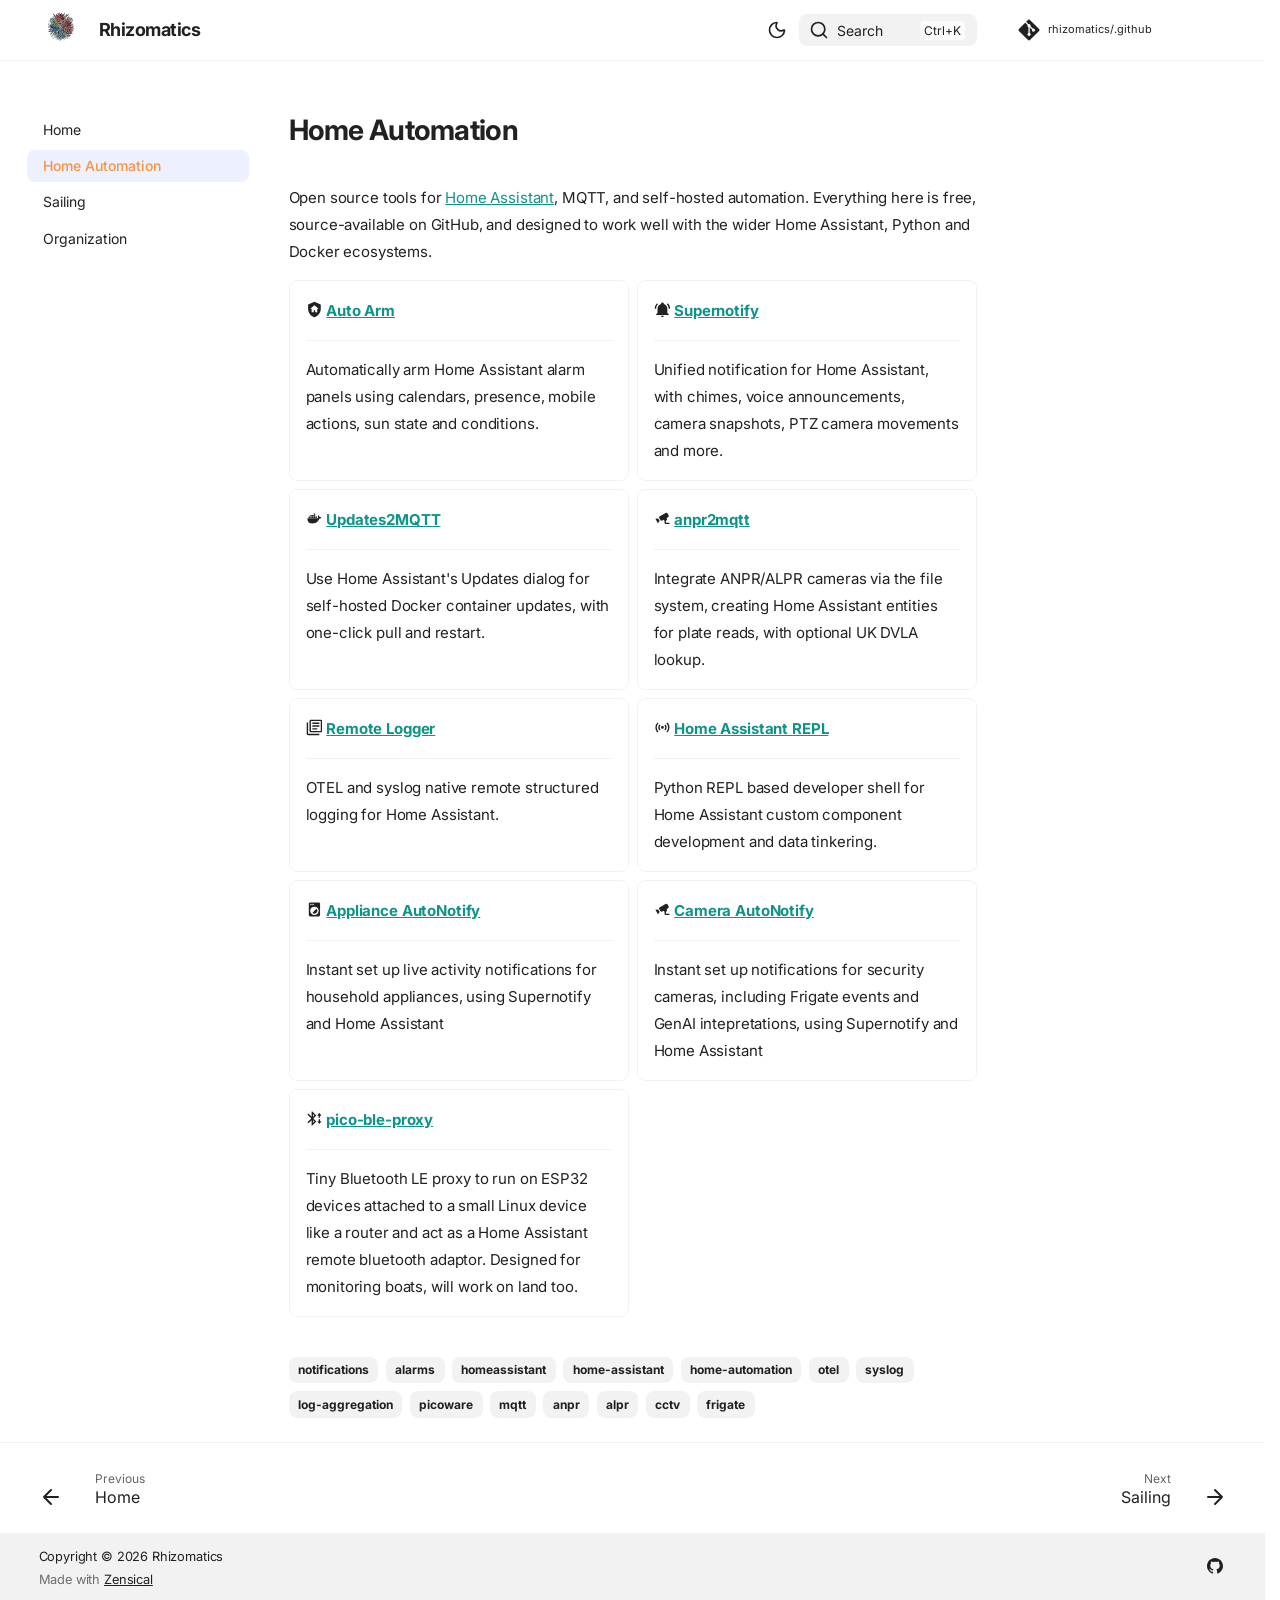
==== commit 927ad0c9: "deploy: f61c1a7cffccd8925ee9bb15b778aaf402db92f9" ====
--- a/home-automation/index.html
+++ b/home-automation/index.html
@@ -31,7 +31,7 @@
       
       
       <link rel="icon" href="../assets/images/rhizomatics-dark-icon.png">
-      <meta name="generator" content="zensical-0.0.74">
+      <meta name="generator" content="zensical-0.1.0">
     
     
       
@@ -81,14 +81,14 @@
   <meta property="og:type" content="website">
   <meta property="og:title" content="Home Automation">
   <meta property="og:description" content="Open source software for Home Assistant, MQTT and Docker self-hosting.">
-  <meta property="og:image" content="https://www.rhizomatics.org.uk/assets/images/icon-master-1280x1280.png">
+  <meta property="og:image" content="https://www.rhizomatics.org.uk//assets/images/icon-master-1280x1280.png">
   <meta property="og:url" content="https://www.rhizomatics.org.uk/home-automation/">
   <meta property="og:site_name" content="Rhizomatics">
 
   <meta name="twitter:card" content="summary">
   <meta name="twitter:title" content="Home Automation">
   <meta name="twitter:description" content="Open source software for Home Assistant, MQTT and Docker self-hosting.">
-  <meta name="twitter:image" content="https://www.rhizomatics.org.uk/assets/images/icon-master-1280x1280.png">
+  <meta name="twitter:image" content="https://www.rhizomatics.org.uk//assets/images/icon-master-1280x1280.png">
 
   
 
@@ -463,14 +463,121 @@
 <p>Instant set up live activity notifications for household appliances, using Supernotify and Home Assistant</p>
 </li>
 <li>
+<p><span class="twemoji"><svg xmlns="http://www.w3.org/2000/svg" viewBox="0 0 24 24"><path d="m6.03 12.03 2 3.47-2.53 3.18L2 12.62zM17 18v-2.71c.88-.39 1.5-1.26 1.5-2.29 0-.57-.2-1.1-.53-1.5l1.97-1.15c1.01-.59 1.36-1.88.77-2.89l-1.38-2.4a2.125 2.125 0 0 0-2.89-.78L8.31 9c-.95.53-1.28 1.75-.73 2.71l1.5 2.6c.55.95 1.78 1.28 2.73.73l1.88-1.08c.25.59.72 1.07 1.31 1.33V18c0 1.1.9 2 2 2h5v-2z"/></svg></span> <strong><a href="https://camera-autonotify.rhizomatics.org.uk">Camera AutoNotify</a></strong></p>
+<hr />
+<p>Instant set up notifications for security cameras, including Frigate events and GenAI intepretations, using Supernotify and Home Assistant</p>
+</li>
+<li>
 <p><span class="twemoji"><svg xmlns="http://www.w3.org/2000/svg" viewBox="0 0 24 24"><path d="M14.71 7.71 10.41 12l4.3 4.29L9 22H8v-7.59L3.41 19 2 17.59 7.59 12 2 6.41 3.41 5 8 9.59V2h1zM10 5.83v3.76l1.88-1.88zm1.88 10.46L10 14.41v3.76zM22 8h-2v3h-2V8h-2l3-4zm0 8-3 4-3-4h2v-3h2v3z"/></svg></span> <strong><a href="https://github.com/rhizomatics/pico-ble-proxy">pico-ble-proxy</a></strong></p>
 <hr />
 <p>Tiny Bluetooth LE proxy to run on ESP32 devices attached to a small Linux device like a router and act as
-a Home Assistant remote bluetooth adaptor. Designed for monitoring boats, will work on land too. </p>
+a Home Assistant remote bluetooth adaptor. Designed for monitoring boats, will work on land too.</p>
 </li>
 </ul>
 </div>
 
+
+  <nav class="md-tags" >
+    
+      
+      
+      
+      
+        <span class="md-tag">notifications</span>
+      
+    
+      
+      
+      
+      
+        <span class="md-tag">alarms</span>
+      
+    
+      
+      
+      
+      
+        <span class="md-tag">homeassistant</span>
+      
+    
+      
+      
+      
+      
+        <span class="md-tag">home-assistant</span>
+      
+    
+      
+      
+      
+      
+        <span class="md-tag">home-automation</span>
+      
+    
+      
+      
+      
+      
+        <span class="md-tag">otel</span>
+      
+    
+      
+      
+      
+      
+        <span class="md-tag">syslog</span>
+      
+    
+      
+      
+      
+      
+        <span class="md-tag">log-aggregation</span>
+      
+    
+      
+      
+      
+      
+        <span class="md-tag">picoware</span>
+      
+    
+      
+      
+      
+      
+        <span class="md-tag">mqtt</span>
+      
+    
+      
+      
+      
+      
+        <span class="md-tag">anpr</span>
+      
+    
+      
+      
+      
+      
+        <span class="md-tag">alpr</span>
+      
+    
+      
+      
+      
+      
+        <span class="md-tag">cctv</span>
+      
+    
+      
+      
+      
+      
+        <span class="md-tag">frigate</span>
+      
+    
+  </nav>
 
 
 
